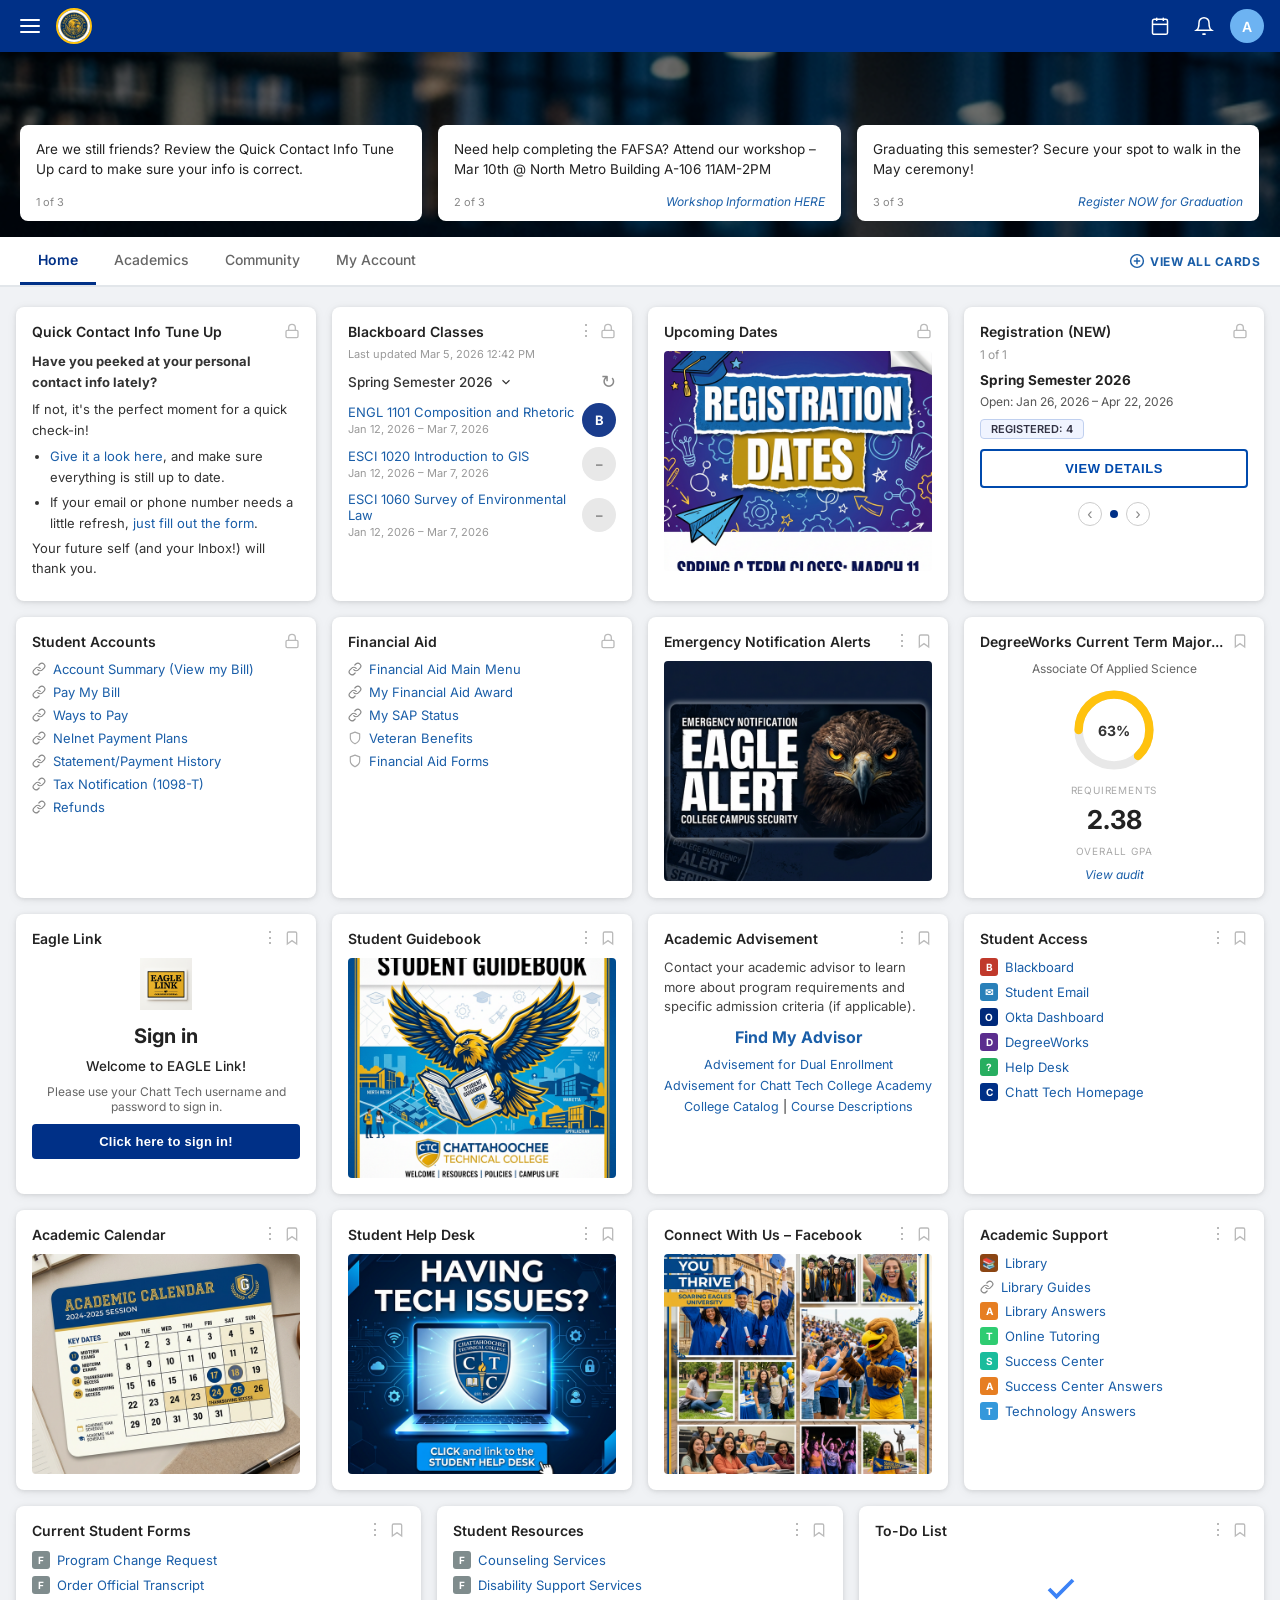
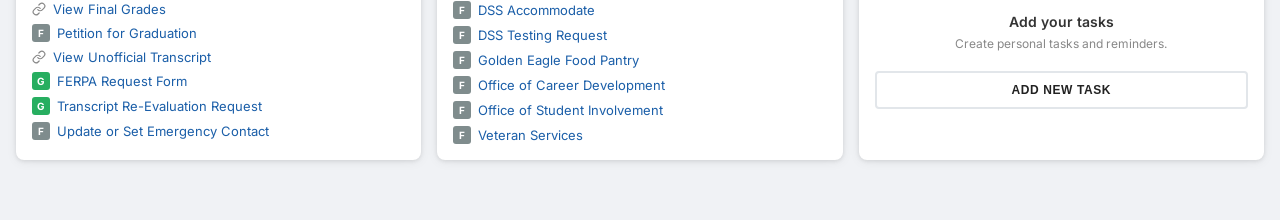
==== index.html @ a931026b "Student portal replica - Chattahoochee Tech" ====
<!DOCTYPE html>
<html lang="en">

<head>
  <meta charset="UTF-8" />
  <meta name="viewport" content="width=device-width, initial-scale=1.0" />
  <title>Student Portal – Chattahoochee Technical College</title>
  <meta name="description"
    content="Chattahoochee Technical College student portal home page with quick access to classes, registration, financial aid and student resources." />
  <link rel="preconnect" href="https://fonts.googleapis.com" />
  <link href="https://fonts.googleapis.com/css2?family=Inter:wght@300;400;500;600;700&display=swap" rel="stylesheet" />
  <link rel="stylesheet" href="style.css" />
</head>

<body>

  <!-- ========== TOP NAV ========== -->
  <header class="topnav">
    <button class="hamburger" aria-label="Menu">
      <span></span><span></span><span></span>
    </button>
    <div class="logo-wrap">
      <img src="assets/logo.png" alt="Chattahoochee Technical College logo" class="logo-img" />
    </div>
    <nav class="topnav-right">
      <button class="icon-btn" aria-label="Calendar"><svg viewBox="0 0 24 24" fill="none" stroke="currentColor"
          stroke-width="1.8">
          <rect x="3" y="4" width="18" height="18" rx="2" />
          <line x1="16" y1="2" x2="16" y2="6" />
          <line x1="8" y1="2" x2="8" y2="6" />
          <line x1="3" y1="10" x2="21" y2="10" />
        </svg></button>
      <button class="icon-btn" aria-label="Notifications"><svg viewBox="0 0 24 24" fill="none" stroke="currentColor"
          stroke-width="1.8">
          <path d="M18 8A6 6 0 0 0 6 8c0 7-3 9-3 9h18s-3-2-3-9" />
          <path d="M13.73 21a2 2 0 0 1-3.46 0" />
        </svg></button>
      <div class="avatar">A</div>
    </nav>
  </header>

  <!-- ========== HERO BANNER / CAROUSEL ========== -->
  <section class="hero-banner" id="hero">
    <div class="hero-bg" style="background-image:url('assets/hero_bg.png')"></div>
    <div class="carousel-container">
      <div class="carousel-track" id="carouselTrack">

        <article class="carousel-card active">
          <p class="card-body">Are we still friends? Review the Quick Contact Info Tune Up card to make sure your info
            is correct.</p>
          <span class="card-counter">1 of 3</span>
        </article>

        <article class="carousel-card">
          <p class="card-body">Need help completing the FAFSA? Attend our workshop – Mar 10th @ North Metro Building
            A-106 11AM-2PM</p>
          <div class="card-footer-row">
            <span class="card-counter">2 of 3</span>
            <a href="#" class="card-link">Workshop Information HERE</a>
          </div>
        </article>

        <article class="carousel-card">
          <p class="card-body">Graduating this semester? Secure your spot to walk in the May ceremony!</p>
          <div class="card-footer-row">
            <span class="card-counter">3 of 3</span>
            <a href="#" class="card-link">Register NOW for Graduation</a>
          </div>
        </article>

      </div>
    </div>
  </section>

  <!-- ========== TABS NAV ========== -->
  <nav class="tabs-nav">
    <div class="tabs-left">
      <a href="#" class="tab active">Home</a>
      <a href="#" class="tab">Academics</a>
      <a href="#" class="tab">Community</a>
      <a href="#" class="tab">My Account</a>
    </div>
    <a href="#" class="view-all-link">
      <svg viewBox="0 0 20 20" fill="none" stroke="currentColor" stroke-width="1.8" width="16" height="16">
        <circle cx="10" cy="10" r="8" />
        <line x1="10" y1="6" x2="10" y2="14" />
        <line x1="6" y1="10" x2="14" y2="10" />
      </svg>
      VIEW ALL CARDS
    </a>
  </nav>

  <!-- ========== MAIN CONTENT GRID ========== -->
  <main class="dashboard">

    <!-- ROW 1 -->
    <div class="card-grid">

      <!-- Quick Contact Info Tune Up -->
      <div class="card">
        <div class="card-header">
          <span class="card-title">Quick Contact Info Tune Up</span>
          <svg class="card-icon-lock" viewBox="0 0 24 24" fill="none" stroke="currentColor" stroke-width="2">
            <rect x="3" y="11" width="18" height="11" rx="2" />
            <path d="M7 11V7a5 5 0 0 1 10 0v4" />
          </svg>
        </div>
        <div class="card-body-text">
          <p><strong>Have you peeked at your personal contact info lately?</strong></p>
          <p>If not, it's the perfect moment for a quick check-in!</p>
          <ul>
            <li><a href="#">Give it a look here</a>, and make sure everything is still up to date.</li>
            <li>If your email or phone number needs a little refresh, <a href="#">just fill out the form</a>.</li>
          </ul>
          <p>Your future self (and your Inbox!) will thank you.</p>
        </div>
      </div>

      <!-- Blackboard Classes -->
      <div class="card">
        <div class="card-header">
          <span class="card-title">Blackboard Classes</span>
          <div class="card-header-icons">
            <button class="icon-btn-sm" aria-label="More">⋮</button>
            <svg class="card-icon-lock" viewBox="0 0 24 24" fill="none" stroke="currentColor" stroke-width="2">
              <rect x="3" y="11" width="18" height="11" rx="2" />
              <path d="M7 11V7a5 5 0 0 1 10 0v4" />
            </svg>
          </div>
        </div>
        <p class="card-meta">Last updated Mar 5, 2026 12:42 PM</p>
        <div class="semester-select">
          <span>Spring Semester 2026</span> <svg width="14" height="14" viewBox="0 0 24 24" fill="none" stroke="#333"
            stroke-width="2">
            <path d="M6 9l6 6 6-6" />
          </svg>
          <button class="refresh-btn">↻</button>
        </div>
        <div class="course-list">
          <div class="course-item">
            <div>
              <a href="#" class="course-link">ENGL 1101 Composition and Rhetoric</a>
              <p class="course-dates">Jan 12, 2026 – Mar 7, 2026</p>
            </div>
            <div class="grade-badge grade-b">B</div>
          </div>
          <div class="course-item">
            <div>
              <a href="#" class="course-link">ESCI 1020 Introduction to GIS</a>
              <p class="course-dates">Jan 12, 2026 – Mar 7, 2026</p>
            </div>
            <div class="grade-badge grade-dash">–</div>
          </div>
          <div class="course-item">
            <div>
              <a href="#" class="course-link">ESCI 1060 Survey of Environmental Law</a>
              <p class="course-dates">Jan 12, 2026 – Mar 7, 2026</p>
            </div>
            <div class="grade-badge grade-dash">–</div>
          </div>
        </div>
      </div>

      <!-- Upcoming Dates -->
      <div class="card">
        <div class="card-header">
          <span class="card-title">Upcoming Dates</span>
          <div class="card-header-icons">
            <svg class="card-icon-lock" viewBox="0 0 24 24" fill="none" stroke="currentColor" stroke-width="2">
              <rect x="3" y="11" width="18" height="11" rx="2" />
              <path d="M7 11V7a5 5 0 0 1 10 0v4" />
            </svg>
          </div>
        </div>
        <img src="assets/registration_dates.png" alt="Registration Dates" class="card-banner-img" />
      </div>

      <!-- Registration (NEW) -->
      <div class="card">
        <div class="card-header">
          <span class="card-title">Registration (NEW)</span>
          <svg class="card-icon-lock" viewBox="0 0 24 24" fill="none" stroke="currentColor" stroke-width="2">
            <rect x="3" y="11" width="18" height="11" rx="2" />
            <path d="M7 11V7a5 5 0 0 1 10 0v4" />
          </svg>
        </div>
        <p class="card-of">1 of 1</p>
        <p class="reg-semester"><strong>Spring Semester 2026</strong></p>
        <p class="reg-dates">Open: Jan 26, 2026 – Apr 22, 2026</p>
        <div class="registered-badge">REGISTERED: 4</div>
        <button class="btn-primary">VIEW DETAILS</button>
        <div class="carousel-dots">
          <button class="dot-arrow">&#8249;</button>
          <span class="dot active"></span>
          <button class="dot-arrow">&#8250;</button>
        </div>
      </div>

    </div>

    <!-- ROW 2 -->
    <div class="card-grid">

      <!-- Student Accounts -->
      <div class="card">
        <div class="card-header">
          <span class="card-title">Student Accounts</span>
          <svg class="card-icon-lock" viewBox="0 0 24 24" fill="none" stroke="currentColor" stroke-width="2">
            <rect x="3" y="11" width="18" height="11" rx="2" />
            <path d="M7 11V7a5 5 0 0 1 10 0v4" />
          </svg>
        </div>
        <ul class="link-list">
          <li><svg class="li-icon" viewBox="0 0 24 24">
              <path d="M10 13a5 5 0 0 0 7.54.54l3-3a5 5 0 0 0-7.07-7.07l-1.72 1.71" />
              <path d="M14 11a5 5 0 0 0-7.54-.54l-3 3a5 5 0 0 0 7.07 7.07l1.71-1.71" />
            </svg><a href="#">Account Summary (View my Bill)</a></li>
          <li><svg class="li-icon" viewBox="0 0 24 24">
              <path d="M10 13a5 5 0 0 0 7.54.54l3-3a5 5 0 0 0-7.07-7.07l-1.72 1.71" />
              <path d="M14 11a5 5 0 0 0-7.54-.54l-3 3a5 5 0 0 0 7.07 7.07l1.71-1.71" />
            </svg><a href="#">Pay My Bill</a></li>
          <li><svg class="li-icon" viewBox="0 0 24 24">
              <path d="M10 13a5 5 0 0 0 7.54.54l3-3a5 5 0 0 0-7.07-7.07l-1.72 1.71" />
              <path d="M14 11a5 5 0 0 0-7.54-.54l-3 3a5 5 0 0 0 7.07 7.07l1.71-1.71" />
            </svg><a href="#">Ways to Pay</a></li>
          <li><svg class="li-icon" viewBox="0 0 24 24">
              <path d="M10 13a5 5 0 0 0 7.54.54l3-3a5 5 0 0 0-7.07-7.07l-1.72 1.71" />
              <path d="M14 11a5 5 0 0 0-7.54-.54l-3 3a5 5 0 0 0 7.07 7.07l1.71-1.71" />
            </svg><a href="#">Nelnet Payment Plans</a></li>
          <li><svg class="li-icon" viewBox="0 0 24 24">
              <path d="M10 13a5 5 0 0 0 7.54.54l3-3a5 5 0 0 0-7.07-7.07l-1.72 1.71" />
              <path d="M14 11a5 5 0 0 0-7.54-.54l-3 3a5 5 0 0 0 7.07 7.07l1.71-1.71" />
            </svg><a href="#">Statement/Payment History</a></li>
          <li><svg class="li-icon" viewBox="0 0 24 24">
              <path d="M10 13a5 5 0 0 0 7.54.54l3-3a5 5 0 0 0-7.07-7.07l-1.72 1.71" />
              <path d="M14 11a5 5 0 0 0-7.54-.54l-3 3a5 5 0 0 0 7.07 7.07l1.71-1.71" />
            </svg><a href="#">Tax Notification (1098-T)</a></li>
          <li><svg class="li-icon" viewBox="0 0 24 24">
              <path d="M10 13a5 5 0 0 0 7.54.54l3-3a5 5 0 0 0-7.07-7.07l-1.72 1.71" />
              <path d="M14 11a5 5 0 0 0-7.54-.54l-3 3a5 5 0 0 0 7.07 7.07l1.71-1.71" />
            </svg><a href="#">Refunds</a></li>
        </ul>
      </div>

      <!-- Financial Aid -->
      <div class="card">
        <div class="card-header">
          <span class="card-title">Financial Aid</span>
          <svg class="card-icon-lock" viewBox="0 0 24 24" fill="none" stroke="currentColor" stroke-width="2">
            <rect x="3" y="11" width="18" height="11" rx="2" />
            <path d="M7 11V7a5 5 0 0 1 10 0v4" />
          </svg>
        </div>
        <ul class="link-list">
          <li><svg class="li-icon" viewBox="0 0 24 24">
              <path d="M10 13a5 5 0 0 0 7.54.54l3-3a5 5 0 0 0-7.07-7.07l-1.72 1.71" />
              <path d="M14 11a5 5 0 0 0-7.54-.54l-3 3a5 5 0 0 0 7.07 7.07l1.71-1.71" />
            </svg><a href="#">Financial Aid Main Menu</a></li>
          <li><svg class="li-icon" viewBox="0 0 24 24">
              <path d="M10 13a5 5 0 0 0 7.54.54l3-3a5 5 0 0 0-7.07-7.07l-1.72 1.71" />
              <path d="M14 11a5 5 0 0 0-7.54-.54l-3 3a5 5 0 0 0 7.07 7.07l1.71-1.71" />
            </svg><a href="#">My Financial Aid Award</a></li>
          <li><svg class="li-icon" viewBox="0 0 24 24">
              <path d="M10 13a5 5 0 0 0 7.54.54l3-3a5 5 0 0 0-7.07-7.07l-1.72 1.71" />
              <path d="M14 11a5 5 0 0 0-7.54-.54l-3 3a5 5 0 0 0 7.07 7.07l1.71-1.71" />
            </svg><a href="#">My SAP Status</a></li>
          <li><svg class="li-icon li-icon-shield" viewBox="0 0 24 24">
              <path d="M12 22s8-4 8-10V5l-8-3-8 3v7c0 6 8 10 8 10z" />
            </svg><a href="#">Veteran Benefits</a></li>
          <li><svg class="li-icon li-icon-shield" viewBox="0 0 24 24">
              <path d="M12 22s8-4 8-10V5l-8-3-8 3v7c0 6 8 10 8 10z" />
            </svg><a href="#">Financial Aid Forms</a></li>
        </ul>
      </div>

      <!-- Emergency Notification Alerts -->
      <div class="card">
        <div class="card-header">
          <span class="card-title">Emergency Notification Alerts</span>
          <div class="card-header-icons">
            <button class="icon-btn-sm" aria-label="More">⋮</button>
            <svg class="card-icon-bookmark" viewBox="0 0 24 24" fill="none" stroke="currentColor" stroke-width="2">
              <path d="M19 21l-7-5-7 5V5a2 2 0 0 1 2-2h10a2 2 0 0 1 2 2z" />
            </svg>
          </div>
        </div>
        <img src="assets/eagle_alert.png" alt="Eagle Alert" class="card-banner-img" />
      </div>

      <!-- DegreeWorks -->
      <div class="card">
        <div class="card-header">
          <span class="card-title">DegreeWorks Current Term Major...</span>
          <div class="card-header-icons">
            <svg class="card-icon-bookmark" viewBox="0 0 24 24" fill="none" stroke="currentColor" stroke-width="2">
              <path d="M19 21l-7-5-7 5V5a2 2 0 0 1 2-2h10a2 2 0 0 1 2 2z" />
            </svg>
          </div>
        </div>
        <p class="degree-program">Associate Of Applied Science</p>
        <div class="degree-circle-wrap">
          <div class="degree-circle">
            <svg viewBox="0 0 36 36" class="circular-chart">
              <path class="circle-bg"
                d="M18 2.0845 a 15.9155 15.9155 0 0 1 0 31.831 a 15.9155 15.9155 0 0 1 0 -31.831" />
              <path class="circle" stroke-dasharray="63, 100"
                d="M18 2.0845 a 15.9155 15.9155 0 0 1 0 31.831 a 15.9155 15.9155 0 0 1 0 -31.831" />
            </svg>
            <span class="percentage">63%</span>
          </div>
        </div>
        <p class="degree-label">REQUIREMENTS</p>
        <p class="gpa-score">2.38</p>
        <p class="gpa-label">OVERALL GPA</p>
        <a href="#" class="card-link" style="display:block;text-align:center">View audit</a>
      </div>

    </div>

    <!-- ROW 3 -->
    <div class="card-grid">

      <!-- Eagle Link -->
      <div class="card">
        <div class="card-header">
          <span class="card-title">Eagle Link</span>
          <div class="card-header-icons">
            <button class="icon-btn-sm">⋮</button>
            <svg class="card-icon-bookmark" viewBox="0 0 24 24" fill="none" stroke="currentColor" stroke-width="2">
              <path d="M19 21l-7-5-7 5V5a2 2 0 0 1 2-2h10a2 2 0 0 1 2 2z" />
            </svg>
          </div>
        </div>
        <img src="assets/eagle_link.png" alt="Eagle Link" class="eagle-link-img" />
        <h3 class="signin-title">Sign in</h3>
        <p class="signin-sub">Welcome to EAGLE Link!</p>
        <p class="signin-desc">Please use your Chatt Tech username and password to sign in.</p>
        <button class="btn-dark">Click here to sign in!</button>
      </div>

      <!-- Student Guidebook -->
      <div class="card">
        <div class="card-header">
          <span class="card-title">Student Guidebook</span>
          <div class="card-header-icons">
            <button class="icon-btn-sm">⋮</button>
            <svg class="card-icon-bookmark" viewBox="0 0 24 24" fill="none" stroke="currentColor" stroke-width="2">
              <path d="M19 21l-7-5-7 5V5a2 2 0 0 1 2-2h10a2 2 0 0 1 2 2z" />
            </svg>
          </div>
        </div>
        <img src="assets/student_guidebook.png" alt="Student Guidebook" class="card-banner-img" />
      </div>

      <!-- Academic Advisement -->
      <div class="card">
        <div class="card-header">
          <span class="card-title">Academic Advisement</span>
          <div class="card-header-icons">
            <button class="icon-btn-sm">⋮</button>
            <svg class="card-icon-bookmark" viewBox="0 0 24 24" fill="none" stroke="currentColor" stroke-width="2">
              <path d="M19 21l-7-5-7 5V5a2 2 0 0 1 2-2h10a2 2 0 0 1 2 2z" />
            </svg>
          </div>
        </div>
        <p class="advisement-text">Contact your academic advisor to learn more about program requirements and specific
          admission criteria (if applicable).</p>
        <a href="#" class="advisement-big-link">Find My Advisor</a>
        <ul class="advisement-links">
          <li><a href="#">Advisement for Dual Enrollment</a></li>
          <li><a href="#">Advisement for Chatt Tech College Academy</a></li>
          <li><a href="#">College Catalog</a> | <a href="#">Course Descriptions</a></li>
        </ul>
      </div>

      <!-- Student Access -->
      <div class="card">
        <div class="card-header">
          <span class="card-title">Student Access</span>
          <div class="card-header-icons">
            <button class="icon-btn-sm">⋮</button>
            <svg class="card-icon-bookmark" viewBox="0 0 24 24" fill="none" stroke="currentColor" stroke-width="2">
              <path d="M19 21l-7-5-7 5V5a2 2 0 0 1 2-2h10a2 2 0 0 1 2 2z" />
            </svg>
          </div>
        </div>
        <ul class="link-list">
          <li><span class="link-icon app-icon bb">B</span><a href="#">Blackboard</a></li>
          <li><span class="link-icon app-icon mail">✉</span><a href="#">Student Email</a></li>
          <li><span class="link-icon app-icon okta">O</span><a href="#">Okta Dashboard</a></li>
          <li><span class="link-icon app-icon dw">D</span><a href="#">DegreeWorks</a></li>
          <li><span class="link-icon app-icon hd">?</span><a href="#">Help Desk</a></li>
          <li><span class="link-icon app-icon ctc">C</span><a href="#">Chatt Tech Homepage</a></li>
        </ul>
      </div>

    </div>

    <!-- ROW 4 -->
    <div class="card-grid">

      <!-- Academic Calendar -->
      <div class="card">
        <div class="card-header">
          <span class="card-title">Academic Calendar</span>
          <div class="card-header-icons">
            <button class="icon-btn-sm">⋮</button>
            <svg class="card-icon-bookmark" viewBox="0 0 24 24" fill="none" stroke="currentColor" stroke-width="2">
              <path d="M19 21l-7-5-7 5V5a2 2 0 0 1 2-2h10a2 2 0 0 1 2 2z" />
            </svg>
          </div>
        </div>
        <img src="assets/academic_calendar.png" alt="Academic Calendar" class="card-banner-img" />
      </div>

      <!-- Student Help Desk -->
      <div class="card">
        <div class="card-header">
          <span class="card-title">Student Help Desk</span>
          <div class="card-header-icons">
            <button class="icon-btn-sm">⋮</button>
            <svg class="card-icon-bookmark" viewBox="0 0 24 24" fill="none" stroke="currentColor" stroke-width="2">
              <path d="M19 21l-7-5-7 5V5a2 2 0 0 1 2-2h10a2 2 0 0 1 2 2z" />
            </svg>
          </div>
        </div>
        <img src="assets/student_help_desk.png" alt="Having Tech Issues? Student Help Desk" class="card-banner-img" />
      </div>

      <!-- Connect With Us – Facebook -->
      <div class="card">
        <div class="card-header">
          <span class="card-title">Connect With Us – Facebook</span>
          <div class="card-header-icons">
            <button class="icon-btn-sm">⋮</button>
            <svg class="card-icon-bookmark" viewBox="0 0 24 24" fill="none" stroke="currentColor" stroke-width="2">
              <path d="M19 21l-7-5-7 5V5a2 2 0 0 1 2-2h10a2 2 0 0 1 2 2z" />
            </svg>
          </div>
        </div>
        <img src="assets/connect_facebook.png" alt="Connect With Us on Facebook" class="card-banner-img" />
      </div>

      <!-- Academic Support -->
      <div class="card">
        <div class="card-header">
          <span class="card-title">Academic Support</span>
          <div class="card-header-icons">
            <button class="icon-btn-sm">⋮</button>
            <svg class="card-icon-bookmark" viewBox="0 0 24 24" fill="none" stroke="currentColor" stroke-width="2">
              <path d="M19 21l-7-5-7 5V5a2 2 0 0 1 2-2h10a2 2 0 0 1 2 2z" />
            </svg>
          </div>
        </div>
        <ul class="link-list">
          <li><span class="link-icon app-icon lib" style="font-size:11px">📚</span><a href="#">Library</a></li>
          <li><svg class="li-icon" viewBox="0 0 24 24">
              <path d="M10 13a5 5 0 0 0 7.54.54l3-3a5 5 0 0 0-7.07-7.07l-1.72 1.71" />
              <path d="M14 11a5 5 0 0 0-7.54-.54l-3 3a5 5 0 0 0 7.07 7.07l1.71-1.71" />
            </svg><a href="#">Library Guides</a></li>
          <li><span class="link-icon app-icon ans">A</span><a href="#">Library Answers</a></li>
          <li><span class="link-icon app-icon tut">T</span><a href="#">Online Tutoring</a></li>
          <li><span class="link-icon app-icon sc">S</span><a href="#">Success Center</a></li>
          <li><span class="link-icon app-icon ans">A</span><a href="#">Success Center Answers</a></li>
          <li><span class="link-icon app-icon ta">T</span><a href="#">Technology Answers</a></li>
        </ul>
      </div>

    </div>

    <!-- ROW 5 -->
    <div class="card-grid row5">

      <!-- Current Student Forms -->
      <div class="card">
        <div class="card-header">
          <span class="card-title">Current Student Forms</span>
          <div class="card-header-icons">
            <button class="icon-btn-sm">⋮</button>
            <svg class="card-icon-bookmark" viewBox="0 0 24 24" fill="none" stroke="currentColor" stroke-width="2">
              <path d="M19 21l-7-5-7 5V5a2 2 0 0 1 2-2h10a2 2 0 0 1 2 2z" />
            </svg>
          </div>
        </div>
        <ul class="link-list">
          <li><span class="link-icon app-icon form">F</span><a href="#">Program Change Request</a></li>
          <li><span class="link-icon app-icon form">F</span><a href="#">Order Official Transcript</a></li>
          <li><svg class="li-icon" viewBox="0 0 24 24">
              <path d="M10 13a5 5 0 0 0 7.54.54l3-3a5 5 0 0 0-7.07-7.07l-1.72 1.71" />
              <path d="M14 11a5 5 0 0 0-7.54-.54l-3 3a5 5 0 0 0 7.07 7.07l1.71-1.71" />
            </svg><a href="#">View Final Grades</a></li>
          <li><span class="link-icon app-icon form">F</span><a href="#">Petition for Graduation</a></li>
          <li><svg class="li-icon" viewBox="0 0 24 24">
              <path d="M10 13a5 5 0 0 0 7.54.54l3-3a5 5 0 0 0-7.07-7.07l-1.72 1.71" />
              <path d="M14 11a5 5 0 0 0-7.54-.54l-3 3a5 5 0 0 0 7.07 7.07l1.71-1.71" />
            </svg><a href="#">View Unofficial Transcript</a></li>
          <li><span class="link-icon app-icon green">G</span><a href="#">FERPA Request Form</a></li>
          <li><span class="link-icon app-icon green">G</span><a href="#">Transcript Re-Evaluation Request</a></li>
          <li><span class="link-icon app-icon form">F</span><a href="#">Update or Set Emergency Contact</a></li>
        </ul>
      </div>

      <!-- Student Resources -->
      <div class="card">
        <div class="card-header">
          <span class="card-title">Student Resources</span>
          <div class="card-header-icons">
            <button class="icon-btn-sm">⋮</button>
            <svg class="card-icon-bookmark" viewBox="0 0 24 24" fill="none" stroke="currentColor" stroke-width="2">
              <path d="M19 21l-7-5-7 5V5a2 2 0 0 1 2-2h10a2 2 0 0 1 2 2z" />
            </svg>
          </div>
        </div>
        <ul class="link-list">
          <li><span class="link-icon app-icon form">F</span><a href="#">Counseling Services</a></li>
          <li><span class="link-icon app-icon form">F</span><a href="#">Disability Support Services</a></li>
          <li><span class="link-icon app-icon form">F</span><a href="#">DSS Accommodate</a></li>
          <li><span class="link-icon app-icon form">F</span><a href="#">DSS Testing Request</a></li>
          <li><span class="link-icon app-icon form">F</span><a href="#">Golden Eagle Food Pantry</a></li>
          <li><span class="link-icon app-icon form">F</span><a href="#">Office of Career Development</a></li>
          <li><span class="link-icon app-icon form">F</span><a href="#">Office of Student Involvement</a></li>
          <li><span class="link-icon app-icon form">F</span><a href="#">Veteran Services</a></li>
        </ul>
      </div>

      <!-- To-Do List -->
      <div class="card">
        <div class="card-header">
          <span class="card-title">To-Do List</span>
          <div class="card-header-icons">
            <button class="icon-btn-sm">⋮</button>
            <svg class="card-icon-bookmark" viewBox="0 0 24 24" fill="none" stroke="currentColor" stroke-width="2">
              <path d="M19 21l-7-5-7 5V5a2 2 0 0 1 2-2h10a2 2 0 0 1 2 2z" />
            </svg>
          </div>
        </div>
        <div class="todo-empty">
          <svg class="todo-check" viewBox="0 0 24 24" fill="none" stroke="#3b82f6" stroke-width="2.5">
            <polyline points="20 6 9 17 4 12" />
          </svg>
          <p class="todo-empty-title">Add your tasks</p>
          <p class="todo-empty-sub">Create personal tasks and reminders.</p>
        </div>
        <button class="btn-outline">ADD NEW TASK</button>
      </div>

    </div>

  </main>

  <!-- Scroll to top -->
  <button class="scroll-top" id="scrollTop" aria-label="Scroll to top">&#8679;</button>

  <script src="script.js"></script>
</body>

</html>
---- style.css ----
/* ===== RESET & BASE ===== */
*,
*::before,
*::after {
  box-sizing: border-box;
  margin: 0;
  padding: 0;
}

:root {
  --blue: #003087;
  --blue-mid: #004aad;
  --gold: #FFC20E;
  --gold-dark: #e6a800;
  --link: #1a5ea8;
  --text: #222;
  --text-muted: #666;
  --bg: #f0f2f5;
  --card-bg: #fff;
  --border: #e2e6ea;
  --radius: 8px;
  --shadow: 0 1px 4px rgba(0, 0, 0, 0.10), 0 2px 12px rgba(0, 0, 0, 0.06);
}

body {
  font-family: 'Inter', -apple-system, BlinkMacSystemFont, sans-serif;
  background: var(--bg);
  color: var(--text);
  min-height: 100vh;
}

a {
  color: var(--link);
  text-decoration: none;
}

a:hover {
  text-decoration: underline;
}

/* ===== TOP NAV ===== */
.topnav {
  display: flex;
  align-items: center;
  background: var(--blue);
  height: 52px;
  padding: 0 16px;
  position: sticky;
  top: 0;
  z-index: 100;
  gap: 12px;
}

.hamburger {
  background: none;
  border: none;
  cursor: pointer;
  display: flex;
  flex-direction: column;
  gap: 4px;
  padding: 4px;
}

.hamburger span {
  display: block;
  width: 20px;
  height: 2px;
  background: #fff;
  border-radius: 2px;
}

.logo-wrap {
  display: flex;
  align-items: center;
}

.logo-img {
  height: 36px;
  width: 36px;
  border-radius: 50%;
  object-fit: cover;
  border: 2px solid var(--gold);
  background: #fff;
}

.topnav-right {
  margin-left: auto;
  display: flex;
  align-items: center;
  gap: 8px;
}

.icon-btn {
  background: none;
  border: none;
  cursor: pointer;
  color: #fff;
  width: 36px;
  height: 36px;
  display: flex;
  align-items: center;
  justify-content: center;
  border-radius: 50%;
  transition: background 0.2s;
}

.icon-btn:hover {
  background: rgba(255, 255, 255, 0.15);
}

.icon-btn svg {
  width: 20px;
  height: 20px;
}

.avatar {
  width: 34px;
  height: 34px;
  border-radius: 50%;
  background: #6db3f2;
  color: #fff;
  font-weight: 600;
  font-size: 14px;
  display: flex;
  align-items: center;
  justify-content: center;
  cursor: pointer;
}

/* ===== HERO BANNER ===== */
.hero-banner {
  position: relative;
  height: 185px;
  overflow: hidden;
  display: flex;
  align-items: flex-end;
  padding: 0 20px 16px;
  justify-content: center;
}

.hero-bg {
  position: absolute;
  inset: 0;
  background-size: cover;
  background-position: center top;
  background-repeat: no-repeat;
  filter: brightness(0.5);
}

.carousel-container {
  position: relative;
  z-index: 2;
  width: 100%;
  max-width: 1280px;
  padding: 0;
}

.carousel-track {
  display: flex;
  gap: 16px;
  overflow: hidden;
}

.carousel-card {
  flex: 0 0 calc(33.333% - 11px);
  background: #fff;
  border-radius: var(--radius);
  padding: 14px 16px 12px;
  min-height: 95px;
  display: flex;
  flex-direction: column;
  justify-content: space-between;
  box-shadow: 0 2px 10px rgba(0, 0, 0, 0.18);
  animation: fadeInUp 0.35s ease;
}

@keyframes fadeInUp {
  from {
    opacity: 0;
    transform: translateY(12px);
  }

  to {
    opacity: 1;
    transform: translateY(0);
  }
}

.card-body {
  font-size: 13.5px;
  line-height: 1.5;
  color: #222;
}

.card-counter {
  font-size: 11px;
  color: #888;
  margin-top: 8px;
  display: block;
}

.card-footer-row {
  display: flex;
  justify-content: space-between;
  align-items: flex-end;
  margin-top: 8px;
}

.card-link {
  font-size: 12px;
  color: var(--link);
  font-style: italic;
  white-space: nowrap;
}

/* ===== TABS NAV ===== */
.tabs-nav {
  background: #fff;
  border-bottom: 2px solid var(--border);
  display: flex;
  align-items: center;
  justify-content: space-between;
  padding: 0 20px;
  position: sticky;
  top: 52px;
  z-index: 90;
}

.tabs-left {
  display: flex;
  gap: 0;
}

.tab {
  display: inline-block;
  padding: 14px 18px;
  font-size: 14px;
  font-weight: 500;
  color: var(--text-muted);
  border-bottom: 3px solid transparent;
  text-decoration: none;
  transition: color 0.2s, border-color 0.2s;
  cursor: pointer;
}

.tab:hover {
  color: var(--blue);
  text-decoration: none;
}

.tab.active {
  color: var(--blue);
  border-bottom-color: var(--blue);
  font-weight: 600;
}

.view-all-link {
  display: flex;
  align-items: center;
  gap: 5px;
  font-size: 12px;
  font-weight: 700;
  color: var(--link);
  text-decoration: none;
  letter-spacing: 0.04em;
  text-transform: uppercase;
  padding: 8px 0;
}

.view-all-link:hover {
  text-decoration: underline;
}

/* ===== DASHBOARD MAIN ===== */
.dashboard {
  max-width: 1280px;
  margin: 0 auto;
  padding: 20px 16px 60px;
  display: flex;
  flex-direction: column;
  gap: 16px;
}

/* ===== CARD GRID ===== */
.card-grid {
  display: grid;
  grid-template-columns: repeat(4, 1fr);
  gap: 16px;
  align-items: stretch;
  /* uniform height per row */
}

.card-grid.row5 {
  grid-template-columns: 1fr 1fr 1fr;
}

/* ===== CARD ===== */
.card {
  background: var(--card-bg);
  border-radius: var(--radius);
  box-shadow: var(--shadow);
  padding: 16px;
  display: flex;
  flex-direction: column;
  gap: 10px;
  transition: box-shadow 0.2s;
  overflow: hidden;
  height: 100%;
  /* fill the grid cell so all cards in row match */
}

.card:hover {
  box-shadow: 0 4px 20px rgba(0, 0, 0, 0.13);
}

/* accent card – gold left border (Quick Contact) */
.card.accent-card {
  border-left: 4px solid var(--gold);
  padding-left: 13px;
}

.card-header {
  display: flex;
  align-items: flex-start;
  justify-content: space-between;
  gap: 6px;
  flex-shrink: 0;
}

.card-title {
  font-size: 14px;
  font-weight: 600;
  color: var(--text);
  line-height: 1.3;
}

.card-header-icons {
  display: flex;
  align-items: center;
  gap: 4px;
  flex-shrink: 0;
}

.card-icon-lock,
.card-icon-bookmark {
  width: 16px;
  height: 16px;
  color: #bbb;
  flex-shrink: 0;
}

.icon-btn-sm {
  background: none;
  border: none;
  cursor: pointer;
  font-size: 16px;
  color: #aaa;
  padding: 0 2px;
  line-height: 1;
  transition: color 0.2s;
}

.icon-btn-sm:hover {
  color: #555;
}

.card-meta {
  font-size: 11px;
  color: #999;
  margin-top: -4px;
}

/* ===== CARD BODY TEXT ===== */
.card-body-text {
  font-size: 13px;
  line-height: 1.6;
  color: #333;
}

.card-body-text p {
  margin-bottom: 6px;
}

.card-body-text ul {
  padding-left: 18px;
}

.card-body-text li {
  margin-bottom: 4px;
}

/* ===== BANNER IMAGES ===== */
.card-banner-img {
  width: 100%;
  border-radius: 4px;
  display: block;
  object-fit: cover;
  flex: 1;
  /* fill remaining card height */
  min-height: 120px;
  max-height: 220px;
}

/* ===== SEMESTER SELECT ===== */
.semester-select {
  display: flex;
  align-items: center;
  gap: 6px;
  font-size: 13.5px;
  font-weight: 500;
  color: #333;
}

.refresh-btn {
  margin-left: auto;
  background: none;
  border: none;
  font-size: 18px;
  color: #888;
  cursor: pointer;
  transition: transform 0.3s;
}

.refresh-btn:hover {
  transform: rotate(180deg);
  color: var(--blue);
}

/* ===== COURSE LIST ===== */
.course-list {
  display: flex;
  flex-direction: column;
  gap: 10px;
}

.course-item {
  display: flex;
  justify-content: space-between;
  align-items: center;
  gap: 8px;
}

.course-link {
  font-size: 13px;
  color: var(--link);
  display: block;
}

.course-dates {
  font-size: 11px;
  color: #999;
  margin-top: 2px;
}

.grade-badge {
  width: 34px;
  height: 34px;
  border-radius: 50%;
  display: flex;
  align-items: center;
  justify-content: center;
  font-size: 13px;
  font-weight: 700;
  flex-shrink: 0;
}

.grade-b {
  background: #1a3c8c;
  color: #fff;
}

.grade-dash {
  background: #e8e8e8;
  color: #888;
}

/* ===== REGISTRATION CARD ===== */
.card-of {
  font-size: 12px;
  color: #999;
  margin-top: -4px;
}

.reg-semester {
  font-size: 13.5px;
}

.reg-dates {
  font-size: 12px;
  color: #555;
  margin-top: -4px;
}

.registered-badge {
  display: inline-block;
  background: #f0f4ff;
  border: 1px solid #c0d0ef;
  color: #334;
  font-size: 11px;
  font-weight: 600;
  padding: 2px 10px;
  border-radius: 4px;
  width: fit-content;
}

.btn-primary {
  display: block;
  width: 100%;
  padding: 10px;
  background: #fff;
  border: 2px solid var(--blue-mid);
  color: var(--blue-mid);
  font-size: 13px;
  font-weight: 700;
  border-radius: 4px;
  cursor: pointer;
  letter-spacing: 0.04em;
  text-align: center;
  transition: background 0.2s, color 0.2s;
}

.btn-primary:hover {
  background: var(--blue-mid);
  color: #fff;
}

.carousel-dots {
  display: flex;
  align-items: center;
  justify-content: center;
  gap: 8px;
  margin-top: 4px;
}

.dot {
  width: 8px;
  height: 8px;
  border-radius: 50%;
  background: #ccc;
  display: inline-block;
  transition: background 0.2s;
}

.dot.active {
  background: var(--blue);
}

.dot-arrow {
  background: none;
  border: 1px solid #ccc;
  border-radius: 50%;
  width: 24px;
  height: 24px;
  cursor: pointer;
  font-size: 16px;
  display: flex;
  align-items: center;
  justify-content: center;
  color: #888;
  transition: border-color 0.2s, color 0.2s;
}

.dot-arrow:hover {
  border-color: var(--blue);
  color: var(--blue);
}

/* ===== LINK LISTS ===== */
.link-list {
  list-style: none;
  display: flex;
  flex-direction: column;
  gap: 7px;
}

.link-list li {
  display: flex;
  align-items: center;
  gap: 7px;
  font-size: 13px;
}

.link-list a {
  color: var(--link);
}

.link-list a:hover {
  text-decoration: underline;
}

/* Generic small icon bullet */
.link-icon {
  width: 16px;
  height: 16px;
  flex-shrink: 0;
  display: inline-flex;
  align-items: center;
  justify-content: center;
  font-size: 12px;
  color: #888;
}

/* Colored app-icon squares (Student Access, etc.) */
.app-icon {
  width: 18px;
  height: 18px;
  border-radius: 3px;
  display: inline-flex;
  align-items: center;
  justify-content: center;
  font-size: 10px;
  font-weight: 700;
  color: #fff;
  flex-shrink: 0;
}

.app-icon.bb {
  background: #c0392b;
}

.app-icon.mail {
  background: #2980b9;
}

.app-icon.okta {
  background: #00297a;
}

.app-icon.dw {
  background: #5b2d8e;
}

.app-icon.hd {
  background: #27ae60;
}

.app-icon.ctc {
  background: var(--blue);
}

.app-icon.lib {
  background: #8B4513;
}

.app-icon.ans {
  background: #e67e22;
}

.app-icon.tut {
  background: #2ecc71;
}

.app-icon.sc {
  background: #1abc9c;
}

.app-icon.ta {
  background: #3498db;
}

.app-icon.form {
  background: #7f8c8d;
}

.app-icon.green {
  background: #27ae60;
}

/* chain-link icon (SVG inline via pseudo) */
.link-icon.chain {
  color: var(--link);
  font-size: 13px;
}

/* Inline SVG icons used directly in link-list items */
.li-icon {
  width: 14px;
  height: 14px;
  flex-shrink: 0;
  fill: none;
  stroke: #888;
  stroke-width: 2;
  stroke-linecap: round;
  stroke-linejoin: round;
}

.li-icon-shield {
  stroke: #aaa;
}

/* ===== DEGREEWORKS CARD ===== */
.degree-program {
  font-size: 12px;
  color: var(--text-muted);
  text-align: center;
}

.degree-circle-wrap {
  display: flex;
  justify-content: center;
  margin: 4px 0;
}

.degree-circle {
  position: relative;
  width: 80px;
  height: 80px;
  display: flex;
  align-items: center;
  justify-content: center;
}

.circular-chart {
  width: 80px;
  height: 80px;
  position: absolute;
  inset: 0;
}

.circle-bg {
  fill: none;
  stroke: #e8e8e8;
  stroke-width: 3.8;
}

.circle {
  fill: none;
  stroke: var(--gold);
  stroke-width: 3.8;
  stroke-linecap: round;
  stroke-dasharray: 63, 100;
  transform: rotate(-90deg);
  transform-origin: center;
  transition: stroke-dasharray 1s ease;
}

.percentage {
  position: relative;
  z-index: 1;
  font-size: 14px;
  font-weight: 700;
  color: #333;
}

.degree-label {
  font-size: 10px;
  letter-spacing: 0.08em;
  color: #aaa;
  text-align: center;
  text-transform: uppercase;
}

.gpa-score {
  font-size: 26px;
  font-weight: 700;
  color: #222;
  text-align: center;
  line-height: 1.1;
}

.gpa-label {
  font-size: 10px;
  letter-spacing: 0.08em;
  color: #aaa;
  text-align: center;
  text-transform: uppercase;
}

/* ===== EAGLE LINK CARD ===== */
.eagle-link-img {
  width: 100%;
  height: 52px;
  object-fit: contain;
  border-radius: 4px;
  display: block;
}

.signin-title {
  font-size: 20px;
  font-weight: 700;
  text-align: center;
  margin-top: 4px;
}

.signin-sub {
  font-size: 13.5px;
  font-weight: 500;
  text-align: center;
}

.signin-desc {
  font-size: 12px;
  color: #666;
  text-align: center;
}

.btn-dark {
  display: block;
  width: 100%;
  padding: 10px;
  background: var(--blue);
  color: #fff;
  border: none;
  border-radius: 4px;
  font-size: 13px;
  font-weight: 600;
  cursor: pointer;
  letter-spacing: 0.02em;
  transition: background 0.2s;
}

.btn-dark:hover {
  background: #002066;
}

/* ===== ACADEMIC ADVISEMENT ===== */
.advisement-text {
  font-size: 13px;
  color: #444;
  line-height: 1.5;
}

.advisement-big-link {
  font-size: 16px;
  font-weight: 700;
  color: var(--link);
  text-align: center;
  display: block;
}

.advisement-links {
  list-style: none;
  font-size: 12.5px;
  display: flex;
  flex-direction: column;
  gap: 6px;
  text-align: center;
}

/* ===== TO-DO LIST ===== */
.todo-empty {
  display: flex;
  flex-direction: column;
  align-items: center;
  padding: 20px 0 10px;
  gap: 6px;
}

.todo-check {
  width: 36px;
  height: 36px;
}

.todo-empty-title {
  font-size: 14px;
  font-weight: 600;
  color: #333;
}

.todo-empty-sub {
  font-size: 12px;
  color: #888;
}

.btn-outline {
  display: block;
  width: 100%;
  padding: 10px;
  background: #fff;
  border: 2px solid var(--border);
  color: var(--text);
  font-size: 12px;
  font-weight: 700;
  letter-spacing: 0.05em;
  border-radius: 4px;
  cursor: pointer;
  text-align: center;
  transition: border-color 0.2s, color 0.2s;
}

.btn-outline:hover {
  border-color: var(--blue);
  color: var(--blue);
}

/* ===== SCROLL TO TOP ===== */
.scroll-top {
  position: fixed;
  bottom: 24px;
  right: 24px;
  width: 42px;
  height: 42px;
  background: var(--blue);
  color: #fff;
  border: none;
  border-radius: 50%;
  font-size: 24px;
  cursor: pointer;
  display: flex;
  align-items: center;
  justify-content: center;
  box-shadow: 0 2px 12px rgba(0, 0, 0, 0.25);
  opacity: 0;
  pointer-events: none;
  transition: opacity 0.3s, transform 0.2s;
}

.scroll-top.visible {
  opacity: 1;
  pointer-events: auto;
}

.scroll-top:hover {
  transform: translateY(-2px);
}

/* ===== RESPONSIVE ===== */
@media (max-width: 1024px) {
  .card-grid {
    grid-template-columns: repeat(2, 1fr);
  }

  .card-grid.row5 {
    grid-template-columns: repeat(2, 1fr);
  }

  .carousel-card {
    flex: 0 0 calc(50% - 8px);
  }
}

@media (max-width: 640px) {
  .card-grid {
    grid-template-columns: 1fr;
  }

  .card-grid.row5 {
    grid-template-columns: 1fr;
  }

  .carousel-card {
    flex: 0 0 100%;
  }

  .carousel-track {
    flex-wrap: wrap;
    gap: 10px;
  }

  .hero-banner {
    height: auto;
    padding: 60px 12px 16px;
  }

  .tabs-nav {
    flex-wrap: wrap;
    gap: 0;
  }

  .view-all-link {
    padding: 10px 0;
  }
}
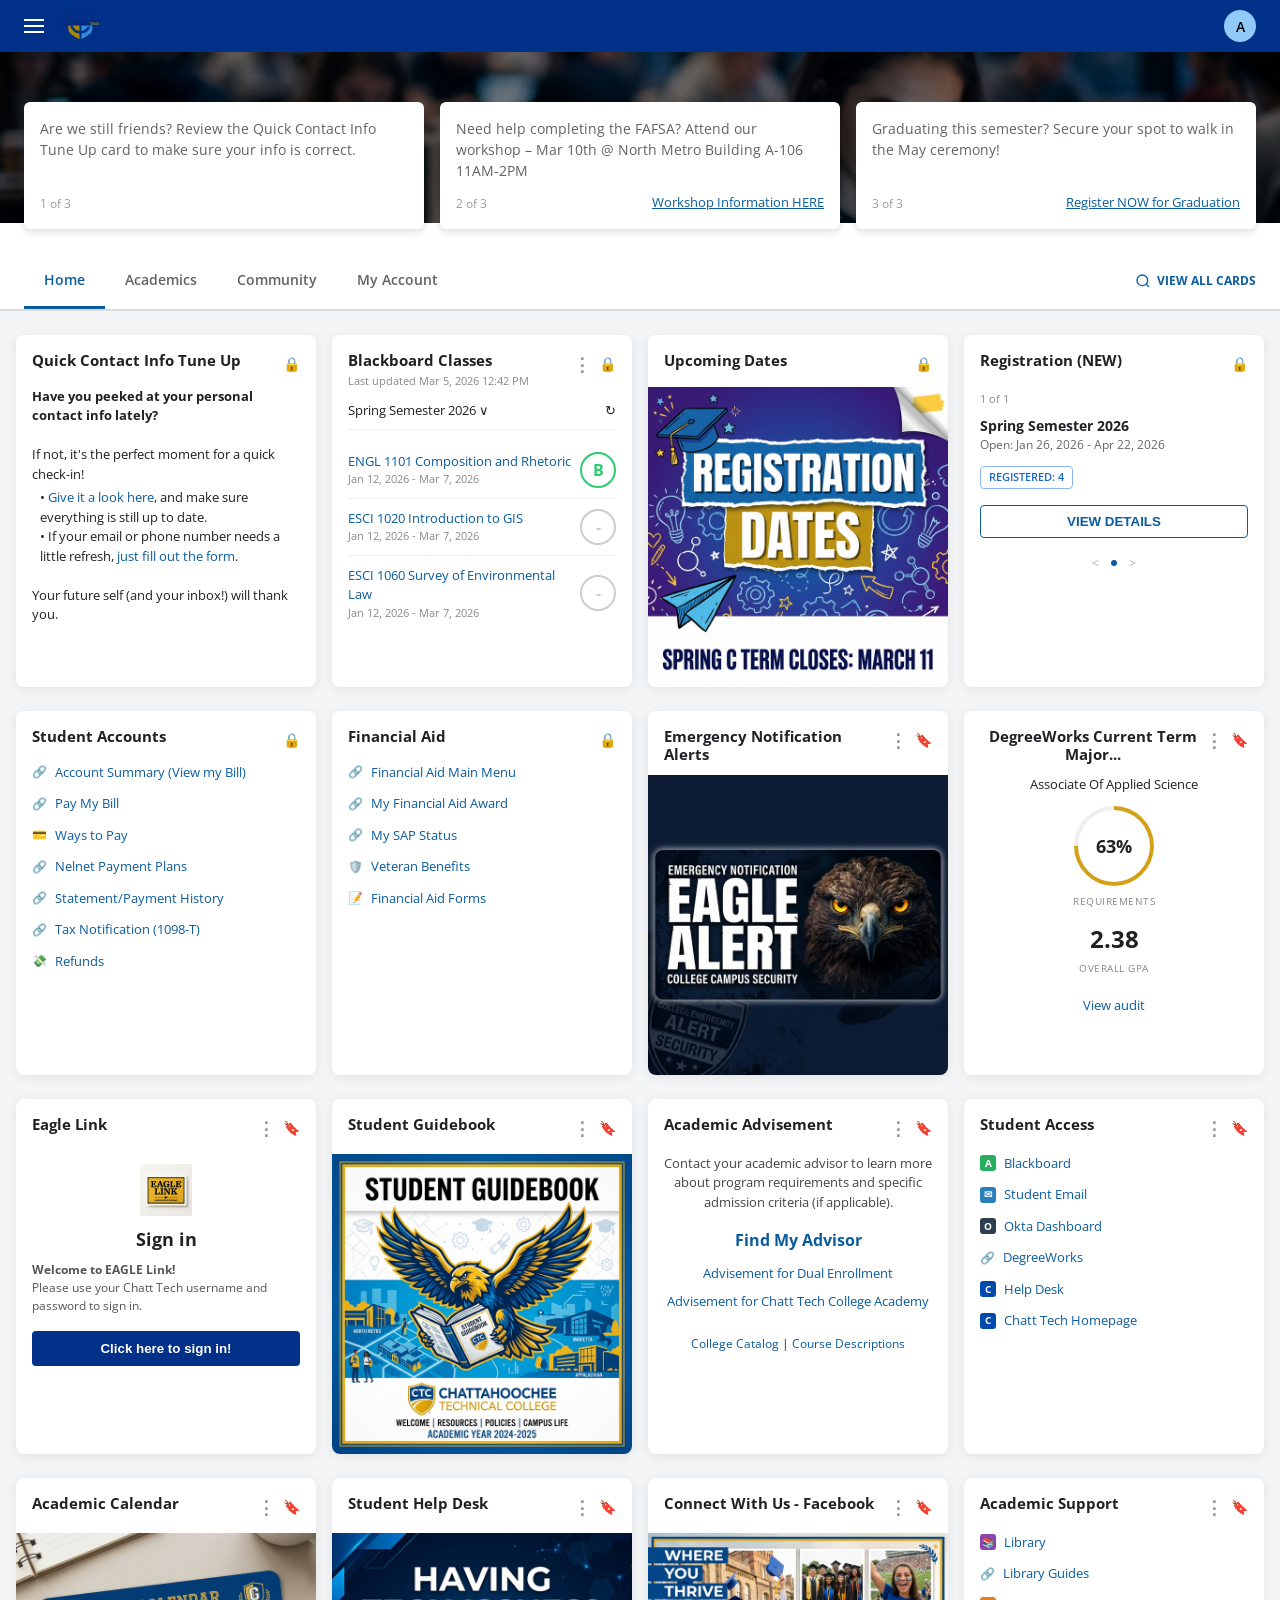
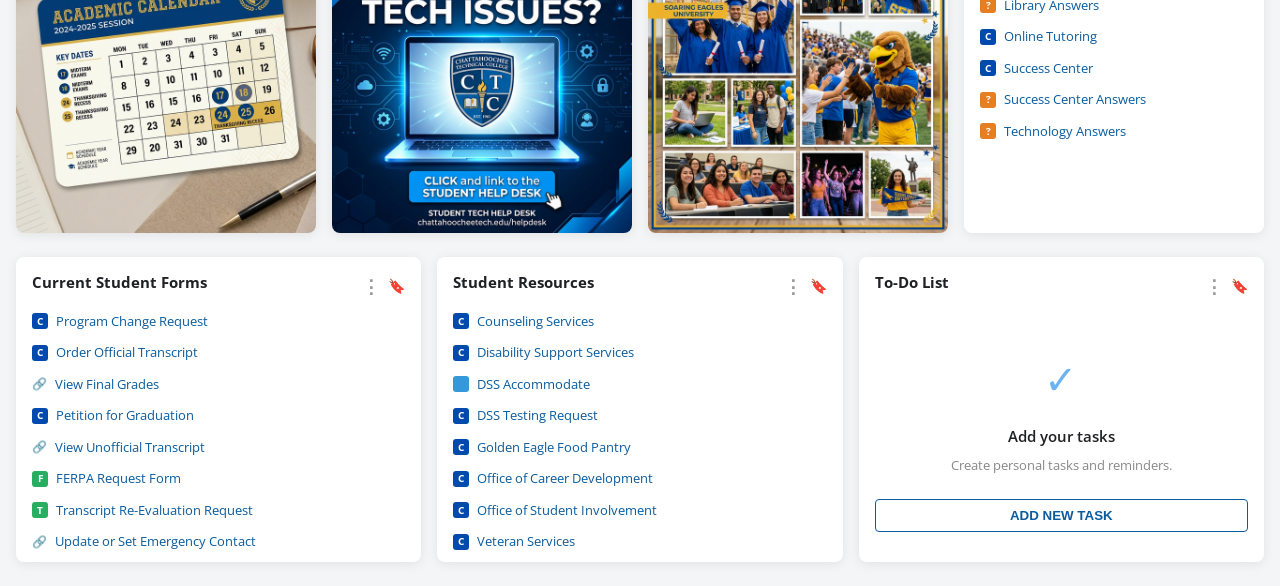
==== commit f1ea6f24: "Se integra el logo real y se corrigen detalles finales de CSS" ====
--- a/index.html
+++ b/index.html
@@ -1,555 +1,439 @@
 <!DOCTYPE html>
-<html lang="en">
+<html lang="es">
 
 <head>
   <meta charset="UTF-8" />
   <meta name="viewport" content="width=device-width, initial-scale=1.0" />
   <title>Student Portal – Chattahoochee Technical College</title>
-  <meta name="description"
-    content="Chattahoochee Technical College student portal home page with quick access to classes, registration, financial aid and student resources." />
   <link rel="preconnect" href="https://fonts.googleapis.com" />
-  <link href="https://fonts.googleapis.com/css2?family=Inter:wght@300;400;500;600;700&display=swap" rel="stylesheet" />
+  <link href="https://fonts.googleapis.com/css2?family=Open+Sans:wght@400;600;700&display=swap" rel="stylesheet" />
   <link rel="stylesheet" href="style.css" />
 </head>
 
 <body>
 
-  <!-- ========== TOP NAV ========== -->
-  <header class="topnav">
-    <button class="hamburger" aria-label="Menu">
-      <span></span><span></span><span></span>
-    </button>
-    <div class="logo-wrap">
-      <img src="assets/logo.png" alt="Chattahoochee Technical College logo" class="logo-img" />
-    </div>
-    <nav class="topnav-right">
-      <button class="icon-btn" aria-label="Calendar"><svg viewBox="0 0 24 24" fill="none" stroke="currentColor"
-          stroke-width="1.8">
-          <rect x="3" y="4" width="18" height="18" rx="2" />
-          <line x1="16" y1="2" x2="16" y2="6" />
-          <line x1="8" y1="2" x2="8" y2="6" />
-          <line x1="3" y1="10" x2="21" y2="10" />
-        </svg></button>
-      <button class="icon-btn" aria-label="Notifications"><svg viewBox="0 0 24 24" fill="none" stroke="currentColor"
-          stroke-width="1.8">
-          <path d="M18 8A6 6 0 0 0 6 8c0 7-3 9-3 9h18s-3-2-3-9" />
-          <path d="M13.73 21a2 2 0 0 1-3.46 0" />
-        </svg></button>
-      <div class="avatar">A</div>
-    </nav>
-  </header>
-
-  <!-- ========== HERO BANNER / CAROUSEL ========== -->
-  <section class="hero-banner" id="hero">
-    <div class="hero-bg" style="background-image:url('assets/hero_bg.png')"></div>
-    <div class="carousel-container">
-      <div class="carousel-track" id="carouselTrack">
-
-        <article class="carousel-card active">
-          <p class="card-body">Are we still friends? Review the Quick Contact Info Tune Up card to make sure your info
-            is correct.</p>
-          <span class="card-counter">1 of 3</span>
+  <div class="hero-wrapper">
+    <div class="hero-overlay"></div>
+
+    <header class="topnav">
+      <div class="topnav-left">
+        <button class="hamburger" aria-label="Menu">
+          <span></span><span></span><span></span>
+        </button>
+        <div class="logo-wrap">
+          <img src="assets/logo.png" alt="Chattahoochee Technical College logo" class="logo-img" />
+        </div>
+      </div>
+      <div class="topnav-right">
+        <button class="icon-btn" aria-label="Calendar">
+          <svg viewBox="0 0 24 24" fill="none" stroke="currentColor" stroke-width="2">
+            <rect x="3" y="4" width="18" height="18" rx="2" />
+            <line x1="16" y1="2" x2="16" y2="6" />
+            <line x1="8" y1="2" x2="8" y2="6" />
+            <line x1="3" y1="10" x2="21" y2="10" />
+            <path d="M9 16l2 2 4-4" />
+          </svg>
+        </button>
+        <button class="icon-btn" aria-label="Notifications">
+          <svg viewBox="0 0 24 24" fill="none" stroke="currentColor" stroke-width="2">
+            <path d="M18 8A6 6 0 0 0 6 8c0 7-3 9-3 9h18s-3-2-3-9" />
+            <path d="M13.73 21a2 2 0 0 1-3.46 0" />
+          </svg>
+        </button>
+        <div class="avatar">A</div>
+      </div>
+    </header>
+
+    <section class="hero-carousel">
+      <div class="carousel-container">
+
+        <article class="hero-card">
+          <p class="hero-card-text">Are we still friends? Review the Quick Contact Info Tune Up card to make sure your
+            info is correct.</p>
+          <div class="hero-card-footer">
+            <span class="hero-counter">1 of 3</span>
+          </div>
         </article>
 
-        <article class="carousel-card">
-          <p class="card-body">Need help completing the FAFSA? Attend our workshop – Mar 10th @ North Metro Building
-            A-106 11AM-2PM</p>
-          <div class="card-footer-row">
-            <span class="card-counter">2 of 3</span>
-            <a href="#" class="card-link">Workshop Information HERE</a>
+        <article class="hero-card">
+          <p class="hero-card-text">Need help completing the FAFSA? Attend our workshop – Mar 10th @ North Metro
+            Building A-106 11AM-2PM</p>
+          <div class="hero-card-footer">
+            <span class="hero-counter">2 of 3</span>
+            <a href="#" class="hero-link">Workshop Information HERE</a>
           </div>
         </article>
 
-        <article class="carousel-card">
-          <p class="card-body">Graduating this semester? Secure your spot to walk in the May ceremony!</p>
-          <div class="card-footer-row">
-            <span class="card-counter">3 of 3</span>
-            <a href="#" class="card-link">Register NOW for Graduation</a>
+        <article class="hero-card">
+          <p class="hero-card-text">Graduating this semester? Secure your spot to walk in the May ceremony!</p>
+          <div class="hero-card-footer">
+            <span class="hero-counter">3 of 3</span>
+            <a href="#" class="hero-link">Register NOW for Graduation</a>
           </div>
         </article>
 
       </div>
-    </div>
-  </section>
-
-  <!-- ========== TABS NAV ========== -->
-  <nav class="tabs-nav">
-    <div class="tabs-left">
-      <a href="#" class="tab active">Home</a>
-      <a href="#" class="tab">Academics</a>
-      <a href="#" class="tab">Community</a>
-      <a href="#" class="tab">My Account</a>
-    </div>
-    <a href="#" class="view-all-link">
-      <svg viewBox="0 0 20 20" fill="none" stroke="currentColor" stroke-width="1.8" width="16" height="16">
-        <circle cx="10" cy="10" r="8" />
-        <line x1="10" y1="6" x2="10" y2="14" />
-        <line x1="6" y1="10" x2="14" y2="10" />
-      </svg>
-      VIEW ALL CARDS
-    </a>
+    </section>
+  </div>
+
+  <nav class="tabs-nav-container">
+    <div class="tabs-nav">
+      <div class="tabs-left">
+        <a href="#" class="tab active">Home</a>
+        <a href="#" class="tab">Academics</a>
+        <a href="#" class="tab">Community</a>
+        <a href="#" class="tab">My Account</a>
+      </div>
+      <div class="tabs-right">
+        <a href="#" class="view-all-link">
+          <svg viewBox="0 0 24 24" fill="none" stroke="currentColor" stroke-width="2" width="16" height="16">
+            <circle cx="11" cy="11" r="8" />
+            <line x1="21" y1="21" x2="16.65" y2="16.65" />
+          </svg>
+          VIEW ALL CARDS
+        </a>
+      </div>
+    </div>
   </nav>
 
-  <!-- ========== MAIN CONTENT GRID ========== -->
   <main class="dashboard">
 
-    <!-- ROW 1 -->
     <div class="card-grid">
-
-      <!-- Quick Contact Info Tune Up -->
-      <div class="card">
-        <div class="card-header">
-          <span class="card-title">Quick Contact Info Tune Up</span>
-          <svg class="card-icon-lock" viewBox="0 0 24 24" fill="none" stroke="currentColor" stroke-width="2">
-            <rect x="3" y="11" width="18" height="11" rx="2" />
-            <path d="M7 11V7a5 5 0 0 1 10 0v4" />
-          </svg>
-        </div>
-        <div class="card-body-text">
+      <div class="card">
+        <div class="card-header">
+          <h2 class="card-title">Quick Contact Info Tune Up</h2>
+          <div class="card-icons">
+            <span class="icon-lock"></span>
+          </div>
+        </div>
+        <div class="card-content">
           <p><strong>Have you peeked at your personal contact info lately?</strong></p>
+          <br>
           <p>If not, it's the perfect moment for a quick check-in!</p>
-          <ul>
-            <li><a href="#">Give it a look here</a>, and make sure everything is still up to date.</li>
-            <li>If your email or phone number needs a little refresh, <a href="#">just fill out the form</a>.</li>
-          </ul>
-          <p>Your future self (and your Inbox!) will thank you.</p>
-        </div>
-      </div>
-
-      <!-- Blackboard Classes -->
-      <div class="card">
-        <div class="card-header">
-          <span class="card-title">Blackboard Classes</span>
-          <div class="card-header-icons">
-            <button class="icon-btn-sm" aria-label="More">⋮</button>
-            <svg class="card-icon-lock" viewBox="0 0 24 24" fill="none" stroke="currentColor" stroke-width="2">
-              <rect x="3" y="11" width="18" height="11" rx="2" />
-              <path d="M7 11V7a5 5 0 0 1 10 0v4" />
-            </svg>
-          </div>
-        </div>
-        <p class="card-meta">Last updated Mar 5, 2026 12:42 PM</p>
-        <div class="semester-select">
-          <span>Spring Semester 2026</span> <svg width="14" height="14" viewBox="0 0 24 24" fill="none" stroke="#333"
-            stroke-width="2">
-            <path d="M6 9l6 6 6-6" />
-          </svg>
-          <button class="refresh-btn">↻</button>
-        </div>
-        <div class="course-list">
-          <div class="course-item">
-            <div>
-              <a href="#" class="course-link">ENGL 1101 Composition and Rhetoric</a>
-              <p class="course-dates">Jan 12, 2026 – Mar 7, 2026</p>
+          <ul class="text-list">
+            <li>• <a href="#">Give it a look here</a>, and make sure everything is still up to date.</li>
+            <li>• If your email or phone number needs a little refresh, <a href="#">just fill out the form</a>.</li>
+          </ul>
+          <br>
+          <p>Your future self (and your inbox!) will thank you.</p>
+        </div>
+      </div>
+
+      <div class="card">
+        <div class="card-header">
+          <div>
+            <h2 class="card-title">Blackboard Classes</h2>
+            <span class="card-subtitle">Last updated Mar 5, 2026 12:42 PM</span>
+          </div>
+          <div class="card-icons">
+            <span class="icon-dots"></span>
+            <span class="icon-lock"></span>
+          </div>
+        </div>
+        <div class="card-content">
+          <div class="semester-filter">
+            <span>Spring Semester 2026 ∨</span>
+            <span class="icon-refresh">↻</span>
+          </div>
+          <div class="class-list">
+            <div class="class-item">
+              <div class="class-info">
+                <a href="#">ENGL 1101 Composition and Rhetoric</a>
+                <span>Jan 12, 2026 - Mar 7, 2026</span>
+              </div>
+              <div class="grade-circle grade-b">B</div>
             </div>
-            <div class="grade-badge grade-b">B</div>
-          </div>
-          <div class="course-item">
-            <div>
-              <a href="#" class="course-link">ESCI 1020 Introduction to GIS</a>
-              <p class="course-dates">Jan 12, 2026 – Mar 7, 2026</p>
+            <div class="class-line"></div>
+            <div class="class-item">
+              <div class="class-info">
+                <a href="#">ESCI 1020 Introduction to GIS</a>
+                <span>Jan 12, 2026 - Mar 7, 2026</span>
+              </div>
+              <div class="grade-circle grade-none">-</div>
             </div>
-            <div class="grade-badge grade-dash">–</div>
-          </div>
-          <div class="course-item">
-            <div>
-              <a href="#" class="course-link">ESCI 1060 Survey of Environmental Law</a>
-              <p class="course-dates">Jan 12, 2026 – Mar 7, 2026</p>
+            <div class="class-line"></div>
+            <div class="class-item">
+              <div class="class-info">
+                <a href="#">ESCI 1060 Survey of Environmental Law</a>
+                <span>Jan 12, 2026 - Mar 7, 2026</span>
+              </div>
+              <div class="grade-circle grade-none">-</div>
             </div>
-            <div class="grade-badge grade-dash">–</div>
-          </div>
-        </div>
-      </div>
-
-      <!-- Upcoming Dates -->
-      <div class="card">
-        <div class="card-header">
-          <span class="card-title">Upcoming Dates</span>
-          <div class="card-header-icons">
-            <svg class="card-icon-lock" viewBox="0 0 24 24" fill="none" stroke="currentColor" stroke-width="2">
-              <rect x="3" y="11" width="18" height="11" rx="2" />
-              <path d="M7 11V7a5 5 0 0 1 10 0v4" />
-            </svg>
-          </div>
-        </div>
-        <img src="assets/registration_dates.png" alt="Registration Dates" class="card-banner-img" />
-      </div>
-
-      <!-- Registration (NEW) -->
-      <div class="card">
-        <div class="card-header">
-          <span class="card-title">Registration (NEW)</span>
-          <svg class="card-icon-lock" viewBox="0 0 24 24" fill="none" stroke="currentColor" stroke-width="2">
-            <rect x="3" y="11" width="18" height="11" rx="2" />
-            <path d="M7 11V7a5 5 0 0 1 10 0v4" />
-          </svg>
-        </div>
-        <p class="card-of">1 of 1</p>
-        <p class="reg-semester"><strong>Spring Semester 2026</strong></p>
-        <p class="reg-dates">Open: Jan 26, 2026 – Apr 22, 2026</p>
-        <div class="registered-badge">REGISTERED: 4</div>
-        <button class="btn-primary">VIEW DETAILS</button>
-        <div class="carousel-dots">
-          <button class="dot-arrow">&#8249;</button>
-          <span class="dot active"></span>
-          <button class="dot-arrow">&#8250;</button>
-        </div>
-      </div>
-
-    </div>
-
-    <!-- ROW 2 -->
+          </div>
+        </div>
+      </div>
+
+      <div class="card">
+        <div class="card-header">
+          <h2 class="card-title">Upcoming Dates</h2>
+          <div class="card-icons">
+            <span class="icon-lock"></span>
+          </div>
+        </div>
+        <div class="image-placeholder">
+          <img src="assets/registration_dates.png" alt="Registration Dates" class="card-banner-img" />
+        </div>
+      </div>
+
+      <div class="card">
+        <div class="card-header">
+          <h2 class="card-title">Registration (NEW)</h2>
+          <div class="card-icons">
+            <span class="icon-lock"></span>
+          </div>
+        </div>
+        <div class="card-content">
+          <span class="card-subtitle">1 of 1</span>
+          <h3 class="semester-title">Spring Semester 2026</h3>
+          <span class="semester-dates">Open: Jan 26, 2026 - Apr 22, 2026</span>
+          <div class="registered-tag">REGISTERED: 4</div>
+          <button class="btn-outline">VIEW DETAILS</button>
+          <div class="carousel-dots">
+            <span class="arrow">&lt;</span>
+            <span class="dot active"></span>
+            <span class="arrow">&gt;</span>
+          </div>
+        </div>
+      </div>
+    </div>
+
     <div class="card-grid">
-
-      <!-- Student Accounts -->
-      <div class="card">
-        <div class="card-header">
-          <span class="card-title">Student Accounts</span>
-          <svg class="card-icon-lock" viewBox="0 0 24 24" fill="none" stroke="currentColor" stroke-width="2">
-            <rect x="3" y="11" width="18" height="11" rx="2" />
-            <path d="M7 11V7a5 5 0 0 1 10 0v4" />
-          </svg>
-        </div>
-        <ul class="link-list">
-          <li><svg class="li-icon" viewBox="0 0 24 24">
-              <path d="M10 13a5 5 0 0 0 7.54.54l3-3a5 5 0 0 0-7.07-7.07l-1.72 1.71" />
-              <path d="M14 11a5 5 0 0 0-7.54-.54l-3 3a5 5 0 0 0 7.07 7.07l1.71-1.71" />
-            </svg><a href="#">Account Summary (View my Bill)</a></li>
-          <li><svg class="li-icon" viewBox="0 0 24 24">
-              <path d="M10 13a5 5 0 0 0 7.54.54l3-3a5 5 0 0 0-7.07-7.07l-1.72 1.71" />
-              <path d="M14 11a5 5 0 0 0-7.54-.54l-3 3a5 5 0 0 0 7.07 7.07l1.71-1.71" />
-            </svg><a href="#">Pay My Bill</a></li>
-          <li><svg class="li-icon" viewBox="0 0 24 24">
-              <path d="M10 13a5 5 0 0 0 7.54.54l3-3a5 5 0 0 0-7.07-7.07l-1.72 1.71" />
-              <path d="M14 11a5 5 0 0 0-7.54-.54l-3 3a5 5 0 0 0 7.07 7.07l1.71-1.71" />
-            </svg><a href="#">Ways to Pay</a></li>
-          <li><svg class="li-icon" viewBox="0 0 24 24">
-              <path d="M10 13a5 5 0 0 0 7.54.54l3-3a5 5 0 0 0-7.07-7.07l-1.72 1.71" />
-              <path d="M14 11a5 5 0 0 0-7.54-.54l-3 3a5 5 0 0 0 7.07 7.07l1.71-1.71" />
-            </svg><a href="#">Nelnet Payment Plans</a></li>
-          <li><svg class="li-icon" viewBox="0 0 24 24">
-              <path d="M10 13a5 5 0 0 0 7.54.54l3-3a5 5 0 0 0-7.07-7.07l-1.72 1.71" />
-              <path d="M14 11a5 5 0 0 0-7.54-.54l-3 3a5 5 0 0 0 7.07 7.07l1.71-1.71" />
-            </svg><a href="#">Statement/Payment History</a></li>
-          <li><svg class="li-icon" viewBox="0 0 24 24">
-              <path d="M10 13a5 5 0 0 0 7.54.54l3-3a5 5 0 0 0-7.07-7.07l-1.72 1.71" />
-              <path d="M14 11a5 5 0 0 0-7.54-.54l-3 3a5 5 0 0 0 7.07 7.07l1.71-1.71" />
-            </svg><a href="#">Tax Notification (1098-T)</a></li>
-          <li><svg class="li-icon" viewBox="0 0 24 24">
-              <path d="M10 13a5 5 0 0 0 7.54.54l3-3a5 5 0 0 0-7.07-7.07l-1.72 1.71" />
-              <path d="M14 11a5 5 0 0 0-7.54-.54l-3 3a5 5 0 0 0 7.07 7.07l1.71-1.71" />
-            </svg><a href="#">Refunds</a></li>
-        </ul>
-      </div>
-
-      <!-- Financial Aid -->
-      <div class="card">
-        <div class="card-header">
-          <span class="card-title">Financial Aid</span>
-          <svg class="card-icon-lock" viewBox="0 0 24 24" fill="none" stroke="currentColor" stroke-width="2">
-            <rect x="3" y="11" width="18" height="11" rx="2" />
-            <path d="M7 11V7a5 5 0 0 1 10 0v4" />
-          </svg>
-        </div>
-        <ul class="link-list">
-          <li><svg class="li-icon" viewBox="0 0 24 24">
-              <path d="M10 13a5 5 0 0 0 7.54.54l3-3a5 5 0 0 0-7.07-7.07l-1.72 1.71" />
-              <path d="M14 11a5 5 0 0 0-7.54-.54l-3 3a5 5 0 0 0 7.07 7.07l1.71-1.71" />
-            </svg><a href="#">Financial Aid Main Menu</a></li>
-          <li><svg class="li-icon" viewBox="0 0 24 24">
-              <path d="M10 13a5 5 0 0 0 7.54.54l3-3a5 5 0 0 0-7.07-7.07l-1.72 1.71" />
-              <path d="M14 11a5 5 0 0 0-7.54-.54l-3 3a5 5 0 0 0 7.07 7.07l1.71-1.71" />
-            </svg><a href="#">My Financial Aid Award</a></li>
-          <li><svg class="li-icon" viewBox="0 0 24 24">
-              <path d="M10 13a5 5 0 0 0 7.54.54l3-3a5 5 0 0 0-7.07-7.07l-1.72 1.71" />
-              <path d="M14 11a5 5 0 0 0-7.54-.54l-3 3a5 5 0 0 0 7.07 7.07l1.71-1.71" />
-            </svg><a href="#">My SAP Status</a></li>
-          <li><svg class="li-icon li-icon-shield" viewBox="0 0 24 24">
-              <path d="M12 22s8-4 8-10V5l-8-3-8 3v7c0 6 8 10 8 10z" />
-            </svg><a href="#">Veteran Benefits</a></li>
-          <li><svg class="li-icon li-icon-shield" viewBox="0 0 24 24">
-              <path d="M12 22s8-4 8-10V5l-8-3-8 3v7c0 6 8 10 8 10z" />
-            </svg><a href="#">Financial Aid Forms</a></li>
-        </ul>
-      </div>
-
-      <!-- Emergency Notification Alerts -->
-      <div class="card">
-        <div class="card-header">
-          <span class="card-title">Emergency Notification Alerts</span>
-          <div class="card-header-icons">
-            <button class="icon-btn-sm" aria-label="More">⋮</button>
-            <svg class="card-icon-bookmark" viewBox="0 0 24 24" fill="none" stroke="currentColor" stroke-width="2">
-              <path d="M19 21l-7-5-7 5V5a2 2 0 0 1 2-2h10a2 2 0 0 1 2 2z" />
-            </svg>
-          </div>
-        </div>
-        <img src="assets/eagle_alert.png" alt="Eagle Alert" class="card-banner-img" />
-      </div>
-
-      <!-- DegreeWorks -->
-      <div class="card">
-        <div class="card-header">
-          <span class="card-title">DegreeWorks Current Term Major...</span>
-          <div class="card-header-icons">
-            <svg class="card-icon-bookmark" viewBox="0 0 24 24" fill="none" stroke="currentColor" stroke-width="2">
-              <path d="M19 21l-7-5-7 5V5a2 2 0 0 1 2-2h10a2 2 0 0 1 2 2z" />
-            </svg>
-          </div>
-        </div>
-        <p class="degree-program">Associate Of Applied Science</p>
-        <div class="degree-circle-wrap">
-          <div class="degree-circle">
-            <svg viewBox="0 0 36 36" class="circular-chart">
-              <path class="circle-bg"
-                d="M18 2.0845 a 15.9155 15.9155 0 0 1 0 31.831 a 15.9155 15.9155 0 0 1 0 -31.831" />
-              <path class="circle" stroke-dasharray="63, 100"
-                d="M18 2.0845 a 15.9155 15.9155 0 0 1 0 31.831 a 15.9155 15.9155 0 0 1 0 -31.831" />
-            </svg>
-            <span class="percentage">63%</span>
-          </div>
-        </div>
-        <p class="degree-label">REQUIREMENTS</p>
-        <p class="gpa-score">2.38</p>
-        <p class="gpa-label">OVERALL GPA</p>
-        <a href="#" class="card-link" style="display:block;text-align:center">View audit</a>
-      </div>
-
-    </div>
-
-    <!-- ROW 3 -->
+      <div class="card">
+        <div class="card-header">
+          <h2 class="card-title">Student Accounts</h2>
+          <div class="card-icons"><span class="icon-lock"></span></div>
+        </div>
+        <div class="card-content">
+          <ul class="link-list">
+            <li><span class="list-icon">🔗</span><a href="#">Account Summary (View my Bill)</a></li>
+            <li><span class="list-icon">🔗</span><a href="#">Pay My Bill</a></li>
+            <li><span class="list-icon icon-img">💳</span><a href="#">Ways to Pay</a></li>
+            <li><span class="list-icon">🔗</span><a href="#">Nelnet Payment Plans</a></li>
+            <li><span class="list-icon">🔗</span><a href="#">Statement/Payment History</a></li>
+            <li><span class="list-icon">🔗</span><a href="#">Tax Notification (1098-T)</a></li>
+            <li><span class="list-icon icon-img">💸</span><a href="#">Refunds</a></li>
+          </ul>
+        </div>
+      </div>
+
+      <div class="card">
+        <div class="card-header">
+          <h2 class="card-title">Financial Aid</h2>
+          <div class="card-icons"><span class="icon-lock"></span></div>
+        </div>
+        <div class="card-content">
+          <ul class="link-list">
+            <li><span class="list-icon">🔗</span><a href="#">Financial Aid Main Menu</a></li>
+            <li><span class="list-icon">🔗</span><a href="#">My Financial Aid Award</a></li>
+            <li><span class="list-icon">🔗</span><a href="#">My SAP Status</a></li>
+            <li><span class="list-icon icon-img">🛡️</span><a href="#">Veteran Benefits</a></li>
+            <li><span class="list-icon icon-img">📝</span><a href="#">Financial Aid Forms</a></li>
+          </ul>
+        </div>
+      </div>
+
+      <div class="card">
+        <div class="card-header">
+          <h2 class="card-title">Emergency Notification Alerts</h2>
+          <div class="card-icons">
+            <span class="icon-dots"></span>
+            <span class="icon-bookmark"></span>
+          </div>
+        </div>
+        <div class="image-placeholder">
+          <img src="assets/eagle_alert.png" alt="Eagle Alert" class="card-banner-img" />
+        </div>
+      </div>
+
+      <div class="card text-center">
+        <div class="card-header">
+          <h2 class="card-title">DegreeWorks Current Term Major...</h2>
+          <div class="card-icons">
+            <span class="icon-dots"></span>
+            <span class="icon-bookmark"></span>
+          </div>
+        </div>
+        <div class="card-content align-center">
+          <p class="degree-title">Associate Of Applied Science</p>
+          <div class="progress-circle">
+            <span class="progress-text">63%</span>
+          </div>
+          <p class="progress-label">REQUIREMENTS</p>
+          <div class="gpa-score">2.38</div>
+          <p class="progress-label">OVERALL GPA</p>
+          <a href="#" class="view-audit">View audit</a>
+        </div>
+      </div>
+    </div>
+
     <div class="card-grid">
-
-      <!-- Eagle Link -->
-      <div class="card">
-        <div class="card-header">
-          <span class="card-title">Eagle Link</span>
-          <div class="card-header-icons">
-            <button class="icon-btn-sm">⋮</button>
-            <svg class="card-icon-bookmark" viewBox="0 0 24 24" fill="none" stroke="currentColor" stroke-width="2">
-              <path d="M19 21l-7-5-7 5V5a2 2 0 0 1 2-2h10a2 2 0 0 1 2 2z" />
-            </svg>
-          </div>
-        </div>
-        <img src="assets/eagle_link.png" alt="Eagle Link" class="eagle-link-img" />
-        <h3 class="signin-title">Sign in</h3>
-        <p class="signin-sub">Welcome to EAGLE Link!</p>
-        <p class="signin-desc">Please use your Chatt Tech username and password to sign in.</p>
-        <button class="btn-dark">Click here to sign in!</button>
-      </div>
-
-      <!-- Student Guidebook -->
-      <div class="card">
-        <div class="card-header">
-          <span class="card-title">Student Guidebook</span>
-          <div class="card-header-icons">
-            <button class="icon-btn-sm">⋮</button>
-            <svg class="card-icon-bookmark" viewBox="0 0 24 24" fill="none" stroke="currentColor" stroke-width="2">
-              <path d="M19 21l-7-5-7 5V5a2 2 0 0 1 2-2h10a2 2 0 0 1 2 2z" />
-            </svg>
-          </div>
-        </div>
-        <img src="assets/student_guidebook.png" alt="Student Guidebook" class="card-banner-img" />
-      </div>
-
-      <!-- Academic Advisement -->
-      <div class="card">
-        <div class="card-header">
-          <span class="card-title">Academic Advisement</span>
-          <div class="card-header-icons">
-            <button class="icon-btn-sm">⋮</button>
-            <svg class="card-icon-bookmark" viewBox="0 0 24 24" fill="none" stroke="currentColor" stroke-width="2">
-              <path d="M19 21l-7-5-7 5V5a2 2 0 0 1 2-2h10a2 2 0 0 1 2 2z" />
-            </svg>
-          </div>
-        </div>
-        <p class="advisement-text">Contact your academic advisor to learn more about program requirements and specific
-          admission criteria (if applicable).</p>
-        <a href="#" class="advisement-big-link">Find My Advisor</a>
-        <ul class="advisement-links">
-          <li><a href="#">Advisement for Dual Enrollment</a></li>
-          <li><a href="#">Advisement for Chatt Tech College Academy</a></li>
-          <li><a href="#">College Catalog</a> | <a href="#">Course Descriptions</a></li>
-        </ul>
-      </div>
-
-      <!-- Student Access -->
-      <div class="card">
-        <div class="card-header">
-          <span class="card-title">Student Access</span>
-          <div class="card-header-icons">
-            <button class="icon-btn-sm">⋮</button>
-            <svg class="card-icon-bookmark" viewBox="0 0 24 24" fill="none" stroke="currentColor" stroke-width="2">
-              <path d="M19 21l-7-5-7 5V5a2 2 0 0 1 2-2h10a2 2 0 0 1 2 2z" />
-            </svg>
-          </div>
-        </div>
-        <ul class="link-list">
-          <li><span class="link-icon app-icon bb">B</span><a href="#">Blackboard</a></li>
-          <li><span class="link-icon app-icon mail">✉</span><a href="#">Student Email</a></li>
-          <li><span class="link-icon app-icon okta">O</span><a href="#">Okta Dashboard</a></li>
-          <li><span class="link-icon app-icon dw">D</span><a href="#">DegreeWorks</a></li>
-          <li><span class="link-icon app-icon hd">?</span><a href="#">Help Desk</a></li>
-          <li><span class="link-icon app-icon ctc">C</span><a href="#">Chatt Tech Homepage</a></li>
-        </ul>
-      </div>
-
-    </div>
-
-    <!-- ROW 4 -->
+      <div class="card">
+        <div class="card-header">
+          <h2 class="card-title">Eagle Link</h2>
+          <div class="card-icons">
+            <span class="icon-dots"></span>
+            <span class="icon-bookmark"></span>
+          </div>
+        </div>
+        <div class="image-placeholder small-placeholder">
+          <img src="assets/eagle_link.png" alt="Eagle Link Logo" class="eagle-link-img" />
+        </div>
+        <div class="card-content align-center">
+          <h3 class="signin-title">Sign in</h3>
+          <p class="signin-desc"><strong>Welcome to EAGLE Link!</strong><br>Please use your Chatt Tech username and
+            password to sign in.</p>
+          <button class="btn-solid">Click here to sign in!</button>
+        </div>
+      </div>
+
+      <div class="card">
+        <div class="card-header">
+          <h2 class="card-title">Student Guidebook</h2>
+          <div class="card-icons">
+            <span class="icon-dots"></span>
+            <span class="icon-bookmark"></span>
+          </div>
+        </div>
+        <div class="image-placeholder full-height">
+          <img src="assets/student_guidebook.png" alt="Student Guidebook" class="card-banner-img" />
+        </div>
+      </div>
+
+      <div class="card text-center">
+        <div class="card-header">
+          <h2 class="card-title">Academic Advisement</h2>
+          <div class="card-icons">
+            <span class="icon-dots"></span>
+            <span class="icon-bookmark"></span>
+          </div>
+        </div>
+        <div class="card-content align-center">
+          <p class="advise-text">Contact your academic advisor to learn more about program requirements and specific
+            admission criteria (if applicable).</p>
+          <a href="#" class="advise-main-link">Find My Advisor</a>
+          <a href="#" class="advise-sub-link">Advisement for Dual Enrollment</a>
+          <a href="#" class="advise-sub-link">Advisement for Chatt Tech College Academy</a>
+          <p class="advise-footer-links"><a href="#">College Catalog</a> | <a href="#">Course Descriptions</a></p>
+        </div>
+      </div>
+
+      <div class="card">
+        <div class="card-header">
+          <h2 class="card-title">Student Access</h2>
+          <div class="card-icons">
+            <span class="icon-dots"></span>
+            <span class="icon-bookmark"></span>
+          </div>
+        </div>
+        <div class="card-content">
+          <ul class="link-list">
+            <li><span class="app-icon bb">A</span><a href="#">Blackboard</a></li>
+            <li><span class="app-icon mail">✉</span><a href="#">Student Email</a></li>
+            <li><span class="app-icon okta">O</span><a href="#">Okta Dashboard</a></li>
+            <li><span class="list-icon">🔗</span><a href="#">DegreeWorks</a></li>
+            <li><span class="app-icon ctc">C</span><a href="#">Help Desk</a></li>
+            <li><span class="app-icon ctc">C</span><a href="#">Chatt Tech Homepage</a></li>
+          </ul>
+        </div>
+      </div>
+    </div>
+
     <div class="card-grid">
-
-      <!-- Academic Calendar -->
-      <div class="card">
-        <div class="card-header">
-          <span class="card-title">Academic Calendar</span>
-          <div class="card-header-icons">
-            <button class="icon-btn-sm">⋮</button>
-            <svg class="card-icon-bookmark" viewBox="0 0 24 24" fill="none" stroke="currentColor" stroke-width="2">
-              <path d="M19 21l-7-5-7 5V5a2 2 0 0 1 2-2h10a2 2 0 0 1 2 2z" />
-            </svg>
-          </div>
-        </div>
-        <img src="assets/academic_calendar.png" alt="Academic Calendar" class="card-banner-img" />
-      </div>
-
-      <!-- Student Help Desk -->
-      <div class="card">
-        <div class="card-header">
-          <span class="card-title">Student Help Desk</span>
-          <div class="card-header-icons">
-            <button class="icon-btn-sm">⋮</button>
-            <svg class="card-icon-bookmark" viewBox="0 0 24 24" fill="none" stroke="currentColor" stroke-width="2">
-              <path d="M19 21l-7-5-7 5V5a2 2 0 0 1 2-2h10a2 2 0 0 1 2 2z" />
-            </svg>
-          </div>
-        </div>
-        <img src="assets/student_help_desk.png" alt="Having Tech Issues? Student Help Desk" class="card-banner-img" />
-      </div>
-
-      <!-- Connect With Us – Facebook -->
-      <div class="card">
-        <div class="card-header">
-          <span class="card-title">Connect With Us – Facebook</span>
-          <div class="card-header-icons">
-            <button class="icon-btn-sm">⋮</button>
-            <svg class="card-icon-bookmark" viewBox="0 0 24 24" fill="none" stroke="currentColor" stroke-width="2">
-              <path d="M19 21l-7-5-7 5V5a2 2 0 0 1 2-2h10a2 2 0 0 1 2 2z" />
-            </svg>
-          </div>
-        </div>
-        <img src="assets/connect_facebook.png" alt="Connect With Us on Facebook" class="card-banner-img" />
-      </div>
-
-      <!-- Academic Support -->
-      <div class="card">
-        <div class="card-header">
-          <span class="card-title">Academic Support</span>
-          <div class="card-header-icons">
-            <button class="icon-btn-sm">⋮</button>
-            <svg class="card-icon-bookmark" viewBox="0 0 24 24" fill="none" stroke="currentColor" stroke-width="2">
-              <path d="M19 21l-7-5-7 5V5a2 2 0 0 1 2-2h10a2 2 0 0 1 2 2z" />
-            </svg>
-          </div>
-        </div>
-        <ul class="link-list">
-          <li><span class="link-icon app-icon lib" style="font-size:11px">📚</span><a href="#">Library</a></li>
-          <li><svg class="li-icon" viewBox="0 0 24 24">
-              <path d="M10 13a5 5 0 0 0 7.54.54l3-3a5 5 0 0 0-7.07-7.07l-1.72 1.71" />
-              <path d="M14 11a5 5 0 0 0-7.54-.54l-3 3a5 5 0 0 0 7.07 7.07l1.71-1.71" />
-            </svg><a href="#">Library Guides</a></li>
-          <li><span class="link-icon app-icon ans">A</span><a href="#">Library Answers</a></li>
-          <li><span class="link-icon app-icon tut">T</span><a href="#">Online Tutoring</a></li>
-          <li><span class="link-icon app-icon sc">S</span><a href="#">Success Center</a></li>
-          <li><span class="link-icon app-icon ans">A</span><a href="#">Success Center Answers</a></li>
-          <li><span class="link-icon app-icon ta">T</span><a href="#">Technology Answers</a></li>
-        </ul>
-      </div>
-
-    </div>
-
-    <!-- ROW 5 -->
-    <div class="card-grid row5">
-
-      <!-- Current Student Forms -->
-      <div class="card">
-        <div class="card-header">
-          <span class="card-title">Current Student Forms</span>
-          <div class="card-header-icons">
-            <button class="icon-btn-sm">⋮</button>
-            <svg class="card-icon-bookmark" viewBox="0 0 24 24" fill="none" stroke="currentColor" stroke-width="2">
-              <path d="M19 21l-7-5-7 5V5a2 2 0 0 1 2-2h10a2 2 0 0 1 2 2z" />
-            </svg>
-          </div>
-        </div>
-        <ul class="link-list">
-          <li><span class="link-icon app-icon form">F</span><a href="#">Program Change Request</a></li>
-          <li><span class="link-icon app-icon form">F</span><a href="#">Order Official Transcript</a></li>
-          <li><svg class="li-icon" viewBox="0 0 24 24">
-              <path d="M10 13a5 5 0 0 0 7.54.54l3-3a5 5 0 0 0-7.07-7.07l-1.72 1.71" />
-              <path d="M14 11a5 5 0 0 0-7.54-.54l-3 3a5 5 0 0 0 7.07 7.07l1.71-1.71" />
-            </svg><a href="#">View Final Grades</a></li>
-          <li><span class="link-icon app-icon form">F</span><a href="#">Petition for Graduation</a></li>
-          <li><svg class="li-icon" viewBox="0 0 24 24">
-              <path d="M10 13a5 5 0 0 0 7.54.54l3-3a5 5 0 0 0-7.07-7.07l-1.72 1.71" />
-              <path d="M14 11a5 5 0 0 0-7.54-.54l-3 3a5 5 0 0 0 7.07 7.07l1.71-1.71" />
-            </svg><a href="#">View Unofficial Transcript</a></li>
-          <li><span class="link-icon app-icon green">G</span><a href="#">FERPA Request Form</a></li>
-          <li><span class="link-icon app-icon green">G</span><a href="#">Transcript Re-Evaluation Request</a></li>
-          <li><span class="link-icon app-icon form">F</span><a href="#">Update or Set Emergency Contact</a></li>
-        </ul>
-      </div>
-
-      <!-- Student Resources -->
-      <div class="card">
-        <div class="card-header">
-          <span class="card-title">Student Resources</span>
-          <div class="card-header-icons">
-            <button class="icon-btn-sm">⋮</button>
-            <svg class="card-icon-bookmark" viewBox="0 0 24 24" fill="none" stroke="currentColor" stroke-width="2">
-              <path d="M19 21l-7-5-7 5V5a2 2 0 0 1 2-2h10a2 2 0 0 1 2 2z" />
-            </svg>
-          </div>
-        </div>
-        <ul class="link-list">
-          <li><span class="link-icon app-icon form">F</span><a href="#">Counseling Services</a></li>
-          <li><span class="link-icon app-icon form">F</span><a href="#">Disability Support Services</a></li>
-          <li><span class="link-icon app-icon form">F</span><a href="#">DSS Accommodate</a></li>
-          <li><span class="link-icon app-icon form">F</span><a href="#">DSS Testing Request</a></li>
-          <li><span class="link-icon app-icon form">F</span><a href="#">Golden Eagle Food Pantry</a></li>
-          <li><span class="link-icon app-icon form">F</span><a href="#">Office of Career Development</a></li>
-          <li><span class="link-icon app-icon form">F</span><a href="#">Office of Student Involvement</a></li>
-          <li><span class="link-icon app-icon form">F</span><a href="#">Veteran Services</a></li>
-        </ul>
-      </div>
-
-      <!-- To-Do List -->
-      <div class="card">
-        <div class="card-header">
-          <span class="card-title">To-Do List</span>
-          <div class="card-header-icons">
-            <button class="icon-btn-sm">⋮</button>
-            <svg class="card-icon-bookmark" viewBox="0 0 24 24" fill="none" stroke="currentColor" stroke-width="2">
-              <path d="M19 21l-7-5-7 5V5a2 2 0 0 1 2-2h10a2 2 0 0 1 2 2z" />
-            </svg>
-          </div>
-        </div>
-        <div class="todo-empty">
-          <svg class="todo-check" viewBox="0 0 24 24" fill="none" stroke="#3b82f6" stroke-width="2.5">
-            <polyline points="20 6 9 17 4 12" />
-          </svg>
-          <p class="todo-empty-title">Add your tasks</p>
-          <p class="todo-empty-sub">Create personal tasks and reminders.</p>
-        </div>
-        <button class="btn-outline">ADD NEW TASK</button>
-      </div>
-
+      <div class="card">
+        <div class="card-header">
+          <h2 class="card-title">Academic Calendar</h2>
+          <div class="card-icons"><span class="icon-dots"></span><span class="icon-bookmark"></span></div>
+        </div>
+        <div class="image-placeholder full-height"><img src="assets/academic_calendar.png" alt="Calendar"
+            class="card-banner-img" /></div>
+      </div>
+      <div class="card">
+        <div class="card-header">
+          <h2 class="card-title">Student Help Desk</h2>
+          <div class="card-icons"><span class="icon-dots"></span><span class="icon-bookmark"></span></div>
+        </div>
+        <div class="image-placeholder full-height"><img src="assets/student_help_desk.png" alt="Help Desk"
+            class="card-banner-img" /></div>
+      </div>
+      <div class="card">
+        <div class="card-header">
+          <h2 class="card-title">Connect With Us - Facebook</h2>
+          <div class="card-icons"><span class="icon-dots"></span><span class="icon-bookmark"></span></div>
+        </div>
+        <div class="image-placeholder full-height"><img src="assets/connect_facebook.png" alt="Facebook"
+            class="card-banner-img" /></div>
+      </div>
+      <div class="card">
+        <div class="card-header">
+          <h2 class="card-title">Academic Support</h2>
+          <div class="card-icons"><span class="icon-dots"></span><span class="icon-bookmark"></span></div>
+        </div>
+        <div class="card-content">
+          <ul class="link-list">
+            <li><span class="app-icon lib">📚</span><a href="#">Library</a></li>
+            <li><span class="list-icon">🔗</span><a href="#">Library Guides</a></li>
+            <li><span class="app-icon ans">?</span><a href="#">Library Answers</a></li>
+            <li><span class="app-icon ctc">C</span><a href="#">Online Tutoring</a></li>
+            <li><span class="app-icon ctc">C</span><a href="#">Success Center</a></li>
+            <li><span class="app-icon ans">?</span><a href="#">Success Center Answers</a></li>
+            <li><span class="app-icon ans">?</span><a href="#">Technology Answers</a></li>
+          </ul>
+        </div>
+      </div>
+    </div>
+
+    <div class="card-grid row3">
+      <div class="card scrollable">
+        <div class="card-header">
+          <h2 class="card-title">Current Student Forms</h2>
+          <div class="card-icons"><span class="icon-dots"></span><span class="icon-bookmark"></span></div>
+        </div>
+        <div class="card-content">
+          <ul class="link-list">
+            <li><span class="app-icon ctc">C</span><a href="#">Program Change Request</a></li>
+            <li><span class="app-icon ctc">C</span><a href="#">Order Official Transcript</a></li>
+            <li><span class="list-icon">🔗</span><a href="#">View Final Grades</a></li>
+            <li><span class="app-icon ctc">C</span><a href="#">Petition for Graduation</a></li>
+            <li><span class="list-icon">🔗</span><a href="#">View Unofficial Transcript</a></li>
+            <li><span class="app-icon green">F</span><a href="#">FERPA Request Form</a></li>
+            <li><span class="app-icon green">T</span><a href="#">Transcript Re-Evaluation Request</a></li>
+            <li><span class="list-icon">🔗</span><a href="#">Update or Set Emergency Contact</a></li>
+          </ul>
+        </div>
+      </div>
+      <div class="card scrollable">
+        <div class="card-header">
+          <h2 class="card-title">Student Resources</h2>
+          <div class="card-icons"><span class="icon-dots"></span><span class="icon-bookmark"></span></div>
+        </div>
+        <div class="card-content">
+          <ul class="link-list">
+            <li><span class="app-icon ctc">C</span><a href="#">Counseling Services</a></li>
+            <li><span class="app-icon ctc">C</span><a href="#">Disability Support Services</a></li>
+            <li><span class="app-icon solid-blue"></span><a href="#">DSS Accommodate</a></li>
+            <li><span class="app-icon ctc">C</span><a href="#">DSS Testing Request</a></li>
+            <li><span class="app-icon ctc">C</span><a href="#">Golden Eagle Food Pantry</a></li>
+            <li><span class="app-icon ctc">C</span><a href="#">Office of Career Development</a></li>
+            <li><span class="app-icon ctc">C</span><a href="#">Office of Student Involvement</a></li>
+            <li><span class="app-icon ctc">C</span><a href="#">Veteran Services</a></li>
+          </ul>
+        </div>
+      </div>
+      <div class="card">
+        <div class="card-header">
+          <h2 class="card-title">To-Do List</h2>
+          <div class="card-icons"><span class="icon-dots"></span><span class="icon-bookmark"></span></div>
+        </div>
+        <div class="card-content align-center to-do-content">
+          <div class="todo-icon">✓</div>
+          <p class="todo-title">Add your tasks</p>
+          <p class="todo-sub">Create personal tasks and reminders.</p>
+          <button class="btn-outline">ADD NEW TASK</button>
+        </div>
+      </div>
     </div>
 
   </main>
-
-  <!-- Scroll to top -->
-  <button class="scroll-top" id="scrollTop" aria-label="Scroll to top">&#8679;</button>
 
   <script src="script.js"></script>
 </body>
--- a/style.css
+++ b/style.css
@@ -1,36 +1,30 @@
-/* ===== RESET & BASE ===== */
-*,
-*::before,
-*::after {
+/* ===== RESET Y VARIABLES ===== */
+* {
   box-sizing: border-box;
   margin: 0;
   padding: 0;
 }
 
 :root {
-  --blue: #003087;
-  --blue-mid: #004aad;
-  --gold: #FFC20E;
-  --gold-dark: #e6a800;
-  --link: #1a5ea8;
-  --text: #222;
-  --text-muted: #666;
-  --bg: #f0f2f5;
-  --card-bg: #fff;
-  --border: #e2e6ea;
-  --radius: 8px;
-  --shadow: 0 1px 4px rgba(0, 0, 0, 0.10), 0 2px 12px rgba(0, 0, 0, 0.06);
+  --bg-color: #f4f5f7;
+  --card-bg: #ffffff;
+  --text-main: #202124;
+  --text-muted: #5f6368;
+  --link-color: #0b5c9e;
+  --border-color: #dadce0;
+  --gold: #d4a017;
+  --header-bg: rgba(0, 0, 0, 0.4);
 }
 
 body {
-  font-family: 'Inter', -apple-system, BlinkMacSystemFont, sans-serif;
-  background: var(--bg);
-  color: var(--text);
-  min-height: 100vh;
+  font-family: 'Open Sans', -apple-system, sans-serif;
+  background-color: var(--bg-color);
+  color: var(--text-main);
+  line-height: 1.5;
 }
 
 a {
-  color: var(--link);
+  color: var(--link-color);
   text-decoration: none;
 }
 
@@ -38,17 +32,44 @@
   text-decoration: underline;
 }
 
-/* ===== TOP NAV ===== */
+/* ===== HEADER & HERO (Integrado) ===== */
+.hero-wrapper {
+  position: relative;
+  background-color: #333;
+  /* Color de fallback */
+  background-image: url('assets/hero_bg.png');
+  background-size: cover;
+  background-position: center;
+  padding-bottom: 24px;
+}
+
+.hero-overlay {
+  position: absolute;
+  top: 52px;
+  /* Start below the topnav */
+  left: 0;
+  right: 0;
+  bottom: 0;
+  background: rgba(0, 0, 0, 0.5);
+}
+
 .topnav {
-  display: flex;
-  align-items: center;
-  background: var(--blue);
+  position: relative;
+  z-index: 10;
+  display: flex;
+  justify-content: space-between;
+  align-items: center;
+  padding: 6px 24px;
+  background: #003087;
+  /* Solid blue topnav */
   height: 52px;
-  padding: 0 16px;
-  position: sticky;
-  top: 0;
-  z-index: 100;
-  gap: 12px;
+}
+
+.topnav-left,
+.topnav-right {
+  display: flex;
+  align-items: center;
+  gap: 16px;
 }
 
 .hamburger {
@@ -58,7 +79,6 @@
   display: flex;
   flex-direction: column;
   gap: 4px;
-  padding: 4px;
 }
 
 .hamburger span {
@@ -66,898 +86,617 @@
   width: 20px;
   height: 2px;
   background: #fff;
-  border-radius: 2px;
-}
-
-.logo-wrap {
-  display: flex;
-  align-items: center;
 }
 
 .logo-img {
-  height: 36px;
-  width: 36px;
-  border-radius: 50%;
-  object-fit: cover;
-  border: 2px solid var(--gold);
-  background: #fff;
-}
-
-.topnav-right {
-  margin-left: auto;
-  display: flex;
-  align-items: center;
-  gap: 8px;
+  max-height: 40px;
+  width: auto;
+  object-fit: contain;
 }
 
 .icon-btn {
   background: none;
   border: none;
+  color: #fff;
   cursor: pointer;
-  color: #fff;
-  width: 36px;
-  height: 36px;
+  display: flex;
+  align-items: center;
+}
+
+.avatar {
+  width: 32px;
+  height: 32px;
+  background-color: #90caf9;
+  color: #000;
+  border-radius: 50%;
   display: flex;
   align-items: center;
   justify-content: center;
-  border-radius: 50%;
-  transition: background 0.2s;
-}
-
-.icon-btn:hover {
-  background: rgba(255, 255, 255, 0.15);
-}
-
-.icon-btn svg {
-  width: 20px;
-  height: 20px;
-}
-
-.avatar {
-  width: 34px;
-  height: 34px;
-  border-radius: 50%;
-  background: #6db3f2;
-  color: #fff;
   font-weight: 600;
   font-size: 14px;
-  display: flex;
-  align-items: center;
-  justify-content: center;
-  cursor: pointer;
-}
-
-/* ===== HERO BANNER ===== */
-.hero-banner {
+}
+
+/* ===== CAROUSEL CARDS ===== */
+.hero-carousel {
   position: relative;
-  height: 185px;
-  overflow: hidden;
-  display: flex;
-  align-items: flex-end;
-  padding: 0 20px 16px;
-  justify-content: center;
-}
-
-.hero-bg {
-  position: absolute;
-  inset: 0;
-  background-size: cover;
-  background-position: center top;
-  background-repeat: no-repeat;
-  filter: brightness(0.5);
+  z-index: 10;
+  max-width: 1280px;
+  margin: 0 auto;
+  padding: 20px 24px 0;
+  /* Float cards overlapping hero bottom */
+  transform: translateY(30px);
 }
 
 .carousel-container {
-  position: relative;
-  z-index: 2;
-  width: 100%;
-  max-width: 1280px;
-  padding: 0;
-}
-
-.carousel-track {
-  display: flex;
+  display: grid;
+  grid-template-columns: repeat(3, 1fr);
   gap: 16px;
-  overflow: hidden;
-}
-
-.carousel-card {
-  flex: 0 0 calc(33.333% - 11px);
+}
+
+.hero-card {
   background: #fff;
-  border-radius: var(--radius);
-  padding: 14px 16px 12px;
-  min-height: 95px;
+  border-radius: 6px;
+  padding: 16px;
   display: flex;
   flex-direction: column;
   justify-content: space-between;
-  box-shadow: 0 2px 10px rgba(0, 0, 0, 0.18);
-  animation: fadeInUp 0.35s ease;
-}
-
-@keyframes fadeInUp {
-  from {
-    opacity: 0;
-    transform: translateY(12px);
-  }
-
-  to {
-    opacity: 1;
-    transform: translateY(0);
-  }
-}
-
-.card-body {
-  font-size: 13.5px;
-  line-height: 1.5;
-  color: #222;
-}
-
-.card-counter {
-  font-size: 11px;
-  color: #888;
-  margin-top: 8px;
-  display: block;
-}
-
-.card-footer-row {
+  min-height: 120px;
+  box-shadow: 0 2px 10px rgba(0, 0, 0, 0.15);
+}
+
+.hero-card-text {
+  font-size: 14px;
+  color: var(--text-muted);
+}
+
+.hero-card-footer {
   display: flex;
   justify-content: space-between;
   align-items: flex-end;
-  margin-top: 8px;
-}
-
-.card-link {
+  margin-top: 12px;
+}
+
+.hero-counter {
   font-size: 12px;
-  color: var(--link);
-  font-style: italic;
-  white-space: nowrap;
+  color: #999;
+}
+
+.hero-link {
+  font-size: 13px;
+  text-decoration: underline;
 }
 
 /* ===== TABS NAV ===== */
+.tabs-nav-container {
+  background: #fff;
+  border-bottom: 2px solid var(--border-color);
+  padding-top: 30px;
+  /* Space for intersecting hero cards */
+}
+
 .tabs-nav {
-  background: #fff;
-  border-bottom: 2px solid var(--border);
-  display: flex;
-  align-items: center;
+  max-width: 1280px;
+  margin: 0 auto;
+  display: flex;
   justify-content: space-between;
-  padding: 0 20px;
-  position: sticky;
-  top: 52px;
-  z-index: 90;
+  align-items: center;
+  padding: 0 24px;
 }
 
 .tabs-left {
   display: flex;
-  gap: 0;
 }
 
 .tab {
-  display: inline-block;
-  padding: 14px 18px;
+  padding: 16px 20px;
   font-size: 14px;
-  font-weight: 500;
+  font-weight: 600;
   color: var(--text-muted);
   border-bottom: 3px solid transparent;
+}
+
+.tab:hover {
   text-decoration: none;
-  transition: color 0.2s, border-color 0.2s;
-  cursor: pointer;
-}
-
-.tab:hover {
-  color: var(--blue);
-  text-decoration: none;
+  color: var(--link-color);
 }
 
 .tab.active {
-  color: var(--blue);
-  border-bottom-color: var(--blue);
-  font-weight: 600;
-}
-
-.view-all-link {
-  display: flex;
-  align-items: center;
-  gap: 5px;
+  color: var(--link-color);
+  border-bottom-color: var(--link-color);
+}
+
+.tabs-right .view-all-link {
+  display: flex;
+  align-items: center;
+  gap: 6px;
   font-size: 12px;
   font-weight: 700;
-  color: var(--link);
-  text-decoration: none;
-  letter-spacing: 0.04em;
+  color: var(--link-color);
   text-transform: uppercase;
-  padding: 8px 0;
-}
-
-.view-all-link:hover {
-  text-decoration: underline;
-}
-
-/* ===== DASHBOARD MAIN ===== */
+}
+
+/* ===== DASHBOARD MAIN GRID ===== */
 .dashboard {
   max-width: 1280px;
-  margin: 0 auto;
-  padding: 20px 16px 60px;
+  margin: 24px auto;
+  padding: 0 16px;
   display: flex;
   flex-direction: column;
-  gap: 16px;
-}
-
-/* ===== CARD GRID ===== */
+  gap: 24px;
+}
+
 .card-grid {
   display: grid;
   grid-template-columns: repeat(4, 1fr);
   gap: 16px;
   align-items: stretch;
-  /* uniform height per row */
-}
-
-.card-grid.row5 {
-  grid-template-columns: 1fr 1fr 1fr;
-}
-
-/* ===== CARD ===== */
+}
+
+.card-grid.row3 {
+  grid-template-columns: repeat(3, 1fr);
+}
+
+/* ===== TARJETAS (CARDS) ===== */
 .card {
   background: var(--card-bg);
-  border-radius: var(--radius);
-  box-shadow: var(--shadow);
-  padding: 16px;
+  border-radius: 8px;
   display: flex;
   flex-direction: column;
-  gap: 10px;
-  transition: box-shadow 0.2s;
+  box-shadow: 0 2px 12px rgba(0, 0, 0, 0.08);
+  /* Softer original shadow */
   overflow: hidden;
   height: 100%;
-  /* fill the grid cell so all cards in row match */
-}
-
-.card:hover {
-  box-shadow: 0 4px 20px rgba(0, 0, 0, 0.13);
-}
-
-/* accent card – gold left border (Quick Contact) */
-.card.accent-card {
-  border-left: 4px solid var(--gold);
-  padding-left: 13px;
 }
 
 .card-header {
   display: flex;
+  justify-content: space-between;
   align-items: flex-start;
+  padding: 16px 16px 12px;
+}
+
+.card-title {
+  font-size: 15px;
+  font-weight: 700;
+  color: var(--text-main);
+  line-height: 1.2;
+}
+
+.card-subtitle {
+  font-size: 11px;
+  color: #888;
+  display: block;
+  margin-top: 4px;
+}
+
+.card-icons {
+  display: flex;
+  gap: 8px;
+  color: #999;
+}
+
+/* Iconos simulados por CSS para estructurar */
+.icon-dots::before {
+  content: '⋮';
+  font-weight: bold;
+  font-size: 18px;
+  cursor: pointer;
+}
+
+.icon-lock::before {
+  content: '🔒';
+  font-size: 14px;
+}
+
+.icon-bookmark::before {
+  content: '🔖';
+  font-size: 14px;
+}
+
+.card-content {
+  padding: 0 16px 16px;
+  font-size: 13px;
+  color: var(--text-main);
+  flex-grow: 1;
+}
+
+.text-center {
+  text-align: center;
+}
+
+.align-center {
+  display: flex;
+  flex-direction: column;
+  align-items: center;
+}
+
+/* Placeholder de imagenes para que mantengan la estructura */
+.image-placeholder {
+  background-color: transparent;
+  width: 100%;
+  padding: 0;
+  display: flex;
+  align-items: stretch;
+  justify-content: center;
+  border: none;
+  flex: 1;
+}
+
+.card-banner-img {
+  width: 100%;
+  height: 100%;
+  object-fit: cover;
+  display: block;
+}
+
+.eagle-link-img {
+  width: auto;
+  height: 52px;
+  margin: 10px auto;
+  object-fit: contain;
+  display: block;
+}
+
+.image-placeholder.small-placeholder {
+  min-height: auto;
+  margin-bottom: 0px;
+}
+
+.image-placeholder.full-height {
+  flex-grow: 1;
+}
+
+/* ===== ELEMENTOS INTERNOS DE LAS TARJETAS ===== */
+
+/* Listas de texto (Quick Contact) */
+.text-list {
+  list-style: none;
+  padding-left: 8px;
+  margin-top: 4px;
+}
+
+/* Clases (Blackboard) */
+.semester-filter {
+  display: flex;
   justify-content: space-between;
-  gap: 6px;
-  flex-shrink: 0;
-}
-
-.card-title {
+  align-items: center;
+  font-size: 13px;
+  margin-bottom: 16px;
+  border-bottom: 1px solid #eee;
+  padding-bottom: 8px;
+}
+
+.class-item {
+  display: flex;
+  justify-content: space-between;
+  align-items: center;
+  padding: 6px 0;
+}
+
+.class-info {
+  display: flex;
+  flex-direction: column;
+}
+
+.class-info a {
+  font-size: 13px;
+}
+
+.class-info span {
+  font-size: 11px;
+  color: #888;
+}
+
+.class-line {
+  height: 1px;
+  background: #eee;
+  margin: 4px 0;
+}
+
+.grade-circle {
+  width: 36px;
+  height: 36px;
+  border-radius: 50%;
+  display: flex;
+  align-items: center;
+  justify-content: center;
+  font-weight: 700;
+  font-size: 16px;
+}
+
+.grade-b {
+  border: 2px solid #2ecc71;
+  color: #2ecc71;
+}
+
+.grade-none {
+  border: 2px solid #ccc;
+  color: #ccc;
+}
+
+/* Registros */
+.semester-title {
   font-size: 14px;
+  font-weight: 700;
+  margin-top: 8px;
+}
+
+.semester-dates {
+  font-size: 12px;
+  color: #666;
+  display: block;
+  margin-bottom: 12px;
+}
+
+.registered-tag {
+  display: inline-block;
+  border: 1px solid #8ab4f8;
+  color: #1967d2;
+  padding: 2px 8px;
+  font-size: 11px;
   font-weight: 600;
-  color: var(--text);
-  line-height: 1.3;
-}
-
-.card-header-icons {
-  display: flex;
-  align-items: center;
-  gap: 4px;
-  flex-shrink: 0;
-}
-
-.card-icon-lock,
-.card-icon-bookmark {
+  border-radius: 4px;
+  margin-bottom: 16px;
+}
+
+.carousel-dots {
+  display: flex;
+  align-items: center;
+  justify-content: center;
+  gap: 12px;
+  margin-top: 16px;
+  color: #aaa;
+  font-size: 12px;
+}
+
+.dot {
+  width: 6px;
+  height: 6px;
+  background: #ccc;
+  border-radius: 50%;
+}
+
+.dot.active {
+  background: var(--link-color);
+}
+
+/* Listas con links e iconos (Student Accounts, Resources, etc) */
+.link-list {
+  list-style: none;
+  display: flex;
+  flex-direction: column;
+  gap: 12px;
+}
+
+.link-list li {
+  display: flex;
+  align-items: center;
+  gap: 8px;
+  font-size: 13px;
+}
+
+.list-icon {
+  color: #888;
+  font-size: 12px;
+}
+
+.app-icon {
   width: 16px;
   height: 16px;
-  color: #bbb;
-  flex-shrink: 0;
-}
-
-.icon-btn-sm {
-  background: none;
-  border: none;
-  cursor: pointer;
-  font-size: 16px;
-  color: #aaa;
-  padding: 0 2px;
-  line-height: 1;
-  transition: color 0.2s;
-}
-
-.icon-btn-sm:hover {
-  color: #555;
-}
-
-.card-meta {
-  font-size: 11px;
-  color: #999;
-  margin-top: -4px;
-}
-
-/* ===== CARD BODY TEXT ===== */
-.card-body-text {
-  font-size: 13px;
-  line-height: 1.6;
-  color: #333;
-}
-
-.card-body-text p {
-  margin-bottom: 6px;
-}
-
-.card-body-text ul {
-  padding-left: 18px;
-}
-
-.card-body-text li {
-  margin-bottom: 4px;
-}
-
-/* ===== BANNER IMAGES ===== */
-.card-banner-img {
+  font-size: 10px;
+  color: #fff;
+  display: flex;
+  align-items: center;
+  justify-content: center;
+  border-radius: 3px;
+  font-weight: bold;
+}
+
+.app-icon.ctc {
+  background: #004aad;
+}
+
+.app-icon.bb {
+  background: #27ae60;
+}
+
+.app-icon.mail {
+  background: #2980b9;
+}
+
+.app-icon.okta {
+  background: #2c3e50;
+}
+
+.app-icon.lib {
+  background: #8e44ad;
+}
+
+.app-icon.ans {
+  background: #e67e22;
+}
+
+.app-icon.green {
+  background: #27ae60;
+}
+
+.app-icon.solid-blue {
+  background: #3498db;
+}
+
+/* Botones */
+.btn-outline {
   width: 100%;
-  border-radius: 4px;
-  display: block;
-  object-fit: cover;
-  flex: 1;
-  /* fill remaining card height */
-  min-height: 120px;
-  max-height: 220px;
-}
-
-/* ===== SEMESTER SELECT ===== */
-.semester-select {
-  display: flex;
-  align-items: center;
-  gap: 6px;
-  font-size: 13.5px;
-  font-weight: 500;
-  color: #333;
-}
-
-.refresh-btn {
-  margin-left: auto;
-  background: none;
-  border: none;
-  font-size: 18px;
-  color: #888;
-  cursor: pointer;
-  transition: transform 0.3s;
-}
-
-.refresh-btn:hover {
-  transform: rotate(180deg);
-  color: var(--blue);
-}
-
-/* ===== COURSE LIST ===== */
-.course-list {
-  display: flex;
-  flex-direction: column;
-  gap: 10px;
-}
-
-.course-item {
-  display: flex;
-  justify-content: space-between;
-  align-items: center;
-  gap: 8px;
-}
-
-.course-link {
-  font-size: 13px;
-  color: var(--link);
-  display: block;
-}
-
-.course-dates {
-  font-size: 11px;
-  color: #999;
-  margin-top: 2px;
-}
-
-.grade-badge {
-  width: 34px;
-  height: 34px;
-  border-radius: 50%;
-  display: flex;
-  align-items: center;
-  justify-content: center;
-  font-size: 13px;
-  font-weight: 700;
-  flex-shrink: 0;
-}
-
-.grade-b {
-  background: #1a3c8c;
-  color: #fff;
-}
-
-.grade-dash {
-  background: #e8e8e8;
-  color: #888;
-}
-
-/* ===== REGISTRATION CARD ===== */
-.card-of {
-  font-size: 12px;
-  color: #999;
-  margin-top: -4px;
-}
-
-.reg-semester {
-  font-size: 13.5px;
-}
-
-.reg-dates {
-  font-size: 12px;
-  color: #555;
-  margin-top: -4px;
-}
-
-.registered-badge {
-  display: inline-block;
-  background: #f0f4ff;
-  border: 1px solid #c0d0ef;
-  color: #334;
-  font-size: 11px;
-  font-weight: 600;
-  padding: 2px 10px;
-  border-radius: 4px;
-  width: fit-content;
-}
-
-.btn-primary {
-  display: block;
-  width: 100%;
-  padding: 10px;
-  background: #fff;
-  border: 2px solid var(--blue-mid);
-  color: var(--blue-mid);
-  font-size: 13px;
+  padding: 8px;
+  background: transparent;
+  border: 1px solid var(--link-color);
+  color: var(--link-color);
   font-weight: 700;
   border-radius: 4px;
   cursor: pointer;
-  letter-spacing: 0.04em;
-  text-align: center;
-  transition: background 0.2s, color 0.2s;
-}
-
-.btn-primary:hover {
-  background: var(--blue-mid);
-  color: #fff;
-}
-
-.carousel-dots {
-  display: flex;
-  align-items: center;
-  justify-content: center;
-  gap: 8px;
-  margin-top: 4px;
-}
-
-.dot {
-  width: 8px;
-  height: 8px;
-  border-radius: 50%;
-  background: #ccc;
-  display: inline-block;
-  transition: background 0.2s;
-}
-
-.dot.active {
-  background: var(--blue);
-}
-
-.dot-arrow {
-  background: none;
-  border: 1px solid #ccc;
-  border-radius: 50%;
-  width: 24px;
-  height: 24px;
-  cursor: pointer;
-  font-size: 16px;
-  display: flex;
-  align-items: center;
-  justify-content: center;
-  color: #888;
-  transition: border-color 0.2s, color 0.2s;
-}
-
-.dot-arrow:hover {
-  border-color: var(--blue);
-  color: var(--blue);
-}
-
-/* ===== LINK LISTS ===== */
-.link-list {
-  list-style: none;
-  display: flex;
-  flex-direction: column;
-  gap: 7px;
-}
-
-.link-list li {
-  display: flex;
-  align-items: center;
-  gap: 7px;
-  font-size: 13px;
-}
-
-.link-list a {
-  color: var(--link);
-}
-
-.link-list a:hover {
-  text-decoration: underline;
-}
-
-/* Generic small icon bullet */
-.link-icon {
-  width: 16px;
-  height: 16px;
-  flex-shrink: 0;
-  display: inline-flex;
-  align-items: center;
-  justify-content: center;
-  font-size: 12px;
-  color: #888;
-}
-
-/* Colored app-icon squares (Student Access, etc.) */
-.app-icon {
-  width: 18px;
-  height: 18px;
-  border-radius: 3px;
-  display: inline-flex;
-  align-items: center;
-  justify-content: center;
-  font-size: 10px;
-  font-weight: 700;
-  color: #fff;
-  flex-shrink: 0;
-}
-
-.app-icon.bb {
-  background: #c0392b;
-}
-
-.app-icon.mail {
-  background: #2980b9;
-}
-
-.app-icon.okta {
-  background: #00297a;
-}
-
-.app-icon.dw {
-  background: #5b2d8e;
-}
-
-.app-icon.hd {
-  background: #27ae60;
-}
-
-.app-icon.ctc {
-  background: var(--blue);
-}
-
-.app-icon.lib {
-  background: #8B4513;
-}
-
-.app-icon.ans {
-  background: #e67e22;
-}
-
-.app-icon.tut {
-  background: #2ecc71;
-}
-
-.app-icon.sc {
-  background: #1abc9c;
-}
-
-.app-icon.ta {
-  background: #3498db;
-}
-
-.app-icon.form {
-  background: #7f8c8d;
-}
-
-.app-icon.green {
-  background: #27ae60;
-}
-
-/* chain-link icon (SVG inline via pseudo) */
-.link-icon.chain {
-  color: var(--link);
-  font-size: 13px;
-}
-
-/* Inline SVG icons used directly in link-list items */
-.li-icon {
-  width: 14px;
-  height: 14px;
-  flex-shrink: 0;
-  fill: none;
-  stroke: #888;
-  stroke-width: 2;
-  stroke-linecap: round;
-  stroke-linejoin: round;
-}
-
-.li-icon-shield {
-  stroke: #aaa;
-}
-
-/* ===== DEGREEWORKS CARD ===== */
-.degree-program {
-  font-size: 12px;
-  color: var(--text-muted);
-  text-align: center;
-}
-
-.degree-circle-wrap {
-  display: flex;
-  justify-content: center;
-  margin: 4px 0;
-}
-
-.degree-circle {
-  position: relative;
-  width: 80px;
-  height: 80px;
-  display: flex;
-  align-items: center;
-  justify-content: center;
-}
-
-.circular-chart {
-  width: 80px;
-  height: 80px;
-  position: absolute;
-  inset: 0;
-}
-
-.circle-bg {
-  fill: none;
-  stroke: #e8e8e8;
-  stroke-width: 3.8;
-}
-
-.circle {
-  fill: none;
-  stroke: var(--gold);
-  stroke-width: 3.8;
-  stroke-linecap: round;
-  stroke-dasharray: 63, 100;
-  transform: rotate(-90deg);
-  transform-origin: center;
-  transition: stroke-dasharray 1s ease;
-}
-
-.percentage {
-  position: relative;
-  z-index: 1;
-  font-size: 14px;
-  font-weight: 700;
-  color: #333;
-}
-
-.degree-label {
-  font-size: 10px;
-  letter-spacing: 0.08em;
-  color: #aaa;
-  text-align: center;
-  text-transform: uppercase;
-}
-
-.gpa-score {
-  font-size: 26px;
-  font-weight: 700;
-  color: #222;
-  text-align: center;
-  line-height: 1.1;
-}
-
-.gpa-label {
-  font-size: 10px;
-  letter-spacing: 0.08em;
-  color: #aaa;
-  text-align: center;
-  text-transform: uppercase;
-}
-
-/* ===== EAGLE LINK CARD ===== */
-.eagle-link-img {
-  width: 100%;
-  height: 52px;
-  object-fit: contain;
-  border-radius: 4px;
-  display: block;
-}
-
-.signin-title {
-  font-size: 20px;
-  font-weight: 700;
-  text-align: center;
-  margin-top: 4px;
-}
-
-.signin-sub {
-  font-size: 13.5px;
-  font-weight: 500;
-  text-align: center;
-}
-
-.signin-desc {
-  font-size: 12px;
-  color: #666;
-  text-align: center;
-}
-
-.btn-dark {
-  display: block;
+}
+
+.btn-outline:hover {
+  background: #f4f8fe;
+}
+
+.btn-solid {
   width: 100%;
   padding: 10px;
-  background: var(--blue);
+  background: #003087;
   color: #fff;
   border: none;
   border-radius: 4px;
-  font-size: 13px;
   font-weight: 600;
   cursor: pointer;
-  letter-spacing: 0.02em;
-  transition: background 0.2s;
-}
-
-.btn-dark:hover {
-  background: #002066;
-}
-
-/* ===== ACADEMIC ADVISEMENT ===== */
-.advisement-text {
+  margin-top: 16px;
+}
+
+.btn-solid:hover {
+  background: #002266;
+}
+
+/* DegreeWorks */
+.degree-title {
   font-size: 13px;
+  margin-bottom: 12px;
+}
+
+.progress-circle {
+  width: 80px;
+  height: 80px;
+  border: 4px solid var(--gold);
+  border-radius: 50%;
+  border-left-color: #eee;
+  /* Simula 63% */
+  display: flex;
+  align-items: center;
+  justify-content: center;
+  transform: rotate(45deg);
+  margin-bottom: 8px;
+}
+
+.progress-text {
+  transform: rotate(-45deg);
+  font-weight: 700;
+  font-size: 18px;
+}
+
+.progress-label {
+  font-size: 10px;
+  color: #888;
+  text-transform: uppercase;
+  letter-spacing: 0.5px;
+  margin-bottom: 12px;
+}
+
+.gpa-score {
+  font-size: 24px;
+  font-weight: 700;
+  margin-bottom: 4px;
+}
+
+.view-audit {
+  font-size: 13px;
+  margin-top: 8px;
+  display: inline-block;
+}
+
+/* Sign in / Eagle Link */
+.signin-title {
+  font-size: 18px;
+  margin-bottom: 8px;
+}
+
+.signin-desc {
+  font-size: 12px;
+  color: #555;
+}
+
+/* Academic Advisement */
+.advise-text {
+  margin-bottom: 16px;
   color: #444;
-  line-height: 1.5;
-}
-
-.advisement-big-link {
+}
+
+.advise-main-link {
   font-size: 16px;
   font-weight: 700;
-  color: var(--link);
-  text-align: center;
+  margin-bottom: 12px;
   display: block;
 }
 
-.advisement-links {
-  list-style: none;
-  font-size: 12.5px;
-  display: flex;
-  flex-direction: column;
-  gap: 6px;
-  text-align: center;
-}
-
-/* ===== TO-DO LIST ===== */
-.todo-empty {
-  display: flex;
-  flex-direction: column;
-  align-items: center;
-  padding: 20px 0 10px;
-  gap: 6px;
-}
-
-.todo-check {
-  width: 36px;
-  height: 36px;
-}
-
-.todo-empty-title {
-  font-size: 14px;
+.advise-sub-link {
+  display: block;
+  margin-bottom: 8px;
+}
+
+.advise-footer-links {
+  font-size: 12px;
+  margin-top: 16px;
+}
+
+/* To-Do List */
+.to-do-content {
+  justify-content: center;
+  gap: 8px;
+  padding-top: 24px;
+}
+
+.todo-icon {
+  font-size: 40px;
+  color: #6db3f2;
+  font-weight: 100;
+  margin-bottom: 8px;
+}
+
+.todo-title {
+  font-size: 15px;
   font-weight: 600;
-  color: #333;
-}
-
-.todo-empty-sub {
-  font-size: 12px;
+}
+
+.todo-sub {
   color: #888;
-}
-
-.btn-outline {
-  display: block;
-  width: 100%;
-  padding: 10px;
-  background: #fff;
-  border: 2px solid var(--border);
-  color: var(--text);
-  font-size: 12px;
-  font-weight: 700;
-  letter-spacing: 0.05em;
+  margin-bottom: 16px;
+}
+
+/* Tarjetas scrolleables para listas largas (Row 5) */
+.scrollable .card-content {
+  max-height: 250px;
+  overflow-y: auto;
+}
+
+.scrollable .card-content::-webkit-scrollbar {
+  width: 6px;
+}
+
+.scrollable .card-content::-webkit-scrollbar-thumb {
+  background: #ccc;
   border-radius: 4px;
-  cursor: pointer;
-  text-align: center;
-  transition: border-color 0.2s, color 0.2s;
-}
-
-.btn-outline:hover {
-  border-color: var(--blue);
-  color: var(--blue);
-}
-
-/* ===== SCROLL TO TOP ===== */
-.scroll-top {
-  position: fixed;
-  bottom: 24px;
-  right: 24px;
-  width: 42px;
-  height: 42px;
-  background: var(--blue);
-  color: #fff;
-  border: none;
-  border-radius: 50%;
-  font-size: 24px;
-  cursor: pointer;
-  display: flex;
-  align-items: center;
-  justify-content: center;
-  box-shadow: 0 2px 12px rgba(0, 0, 0, 0.25);
-  opacity: 0;
-  pointer-events: none;
-  transition: opacity 0.3s, transform 0.2s;
-}
-
-.scroll-top.visible {
-  opacity: 1;
-  pointer-events: auto;
-}
-
-.scroll-top:hover {
-  transform: translateY(-2px);
-}
-
-/* ===== RESPONSIVE ===== */
-@media (max-width: 1024px) {
-  .card-grid {
+}
+
+/* ===== RESPONSIVE ====== */
+@media (max-width: 1200px) {
+
+  .card-grid,
+  .card-grid.row3 {
     grid-template-columns: repeat(2, 1fr);
   }
-
-  .card-grid.row5 {
-    grid-template-columns: repeat(2, 1fr);
-  }
-
-  .carousel-card {
-    flex: 0 0 calc(50% - 8px);
-  }
-}
-
-@media (max-width: 640px) {
-  .card-grid {
+}
+
+@media (max-width: 768px) {
+  .carousel-container {
     grid-template-columns: 1fr;
   }
 
-  .card-grid.row5 {
+  .card-grid,
+  .card-grid.row3 {
     grid-template-columns: 1fr;
   }
 
-  .carousel-card {
-    flex: 0 0 100%;
-  }
-
-  .carousel-track {
-    flex-wrap: wrap;
-    gap: 10px;
-  }
-
-  .hero-banner {
-    height: auto;
-    padding: 60px 12px 16px;
-  }
-
   .tabs-nav {
-    flex-wrap: wrap;
-    gap: 0;
-  }
-
-  .view-all-link {
-    padding: 10px 0;
+    flex-direction: column;
+    gap: 12px;
+    padding: 16px;
   }
 }
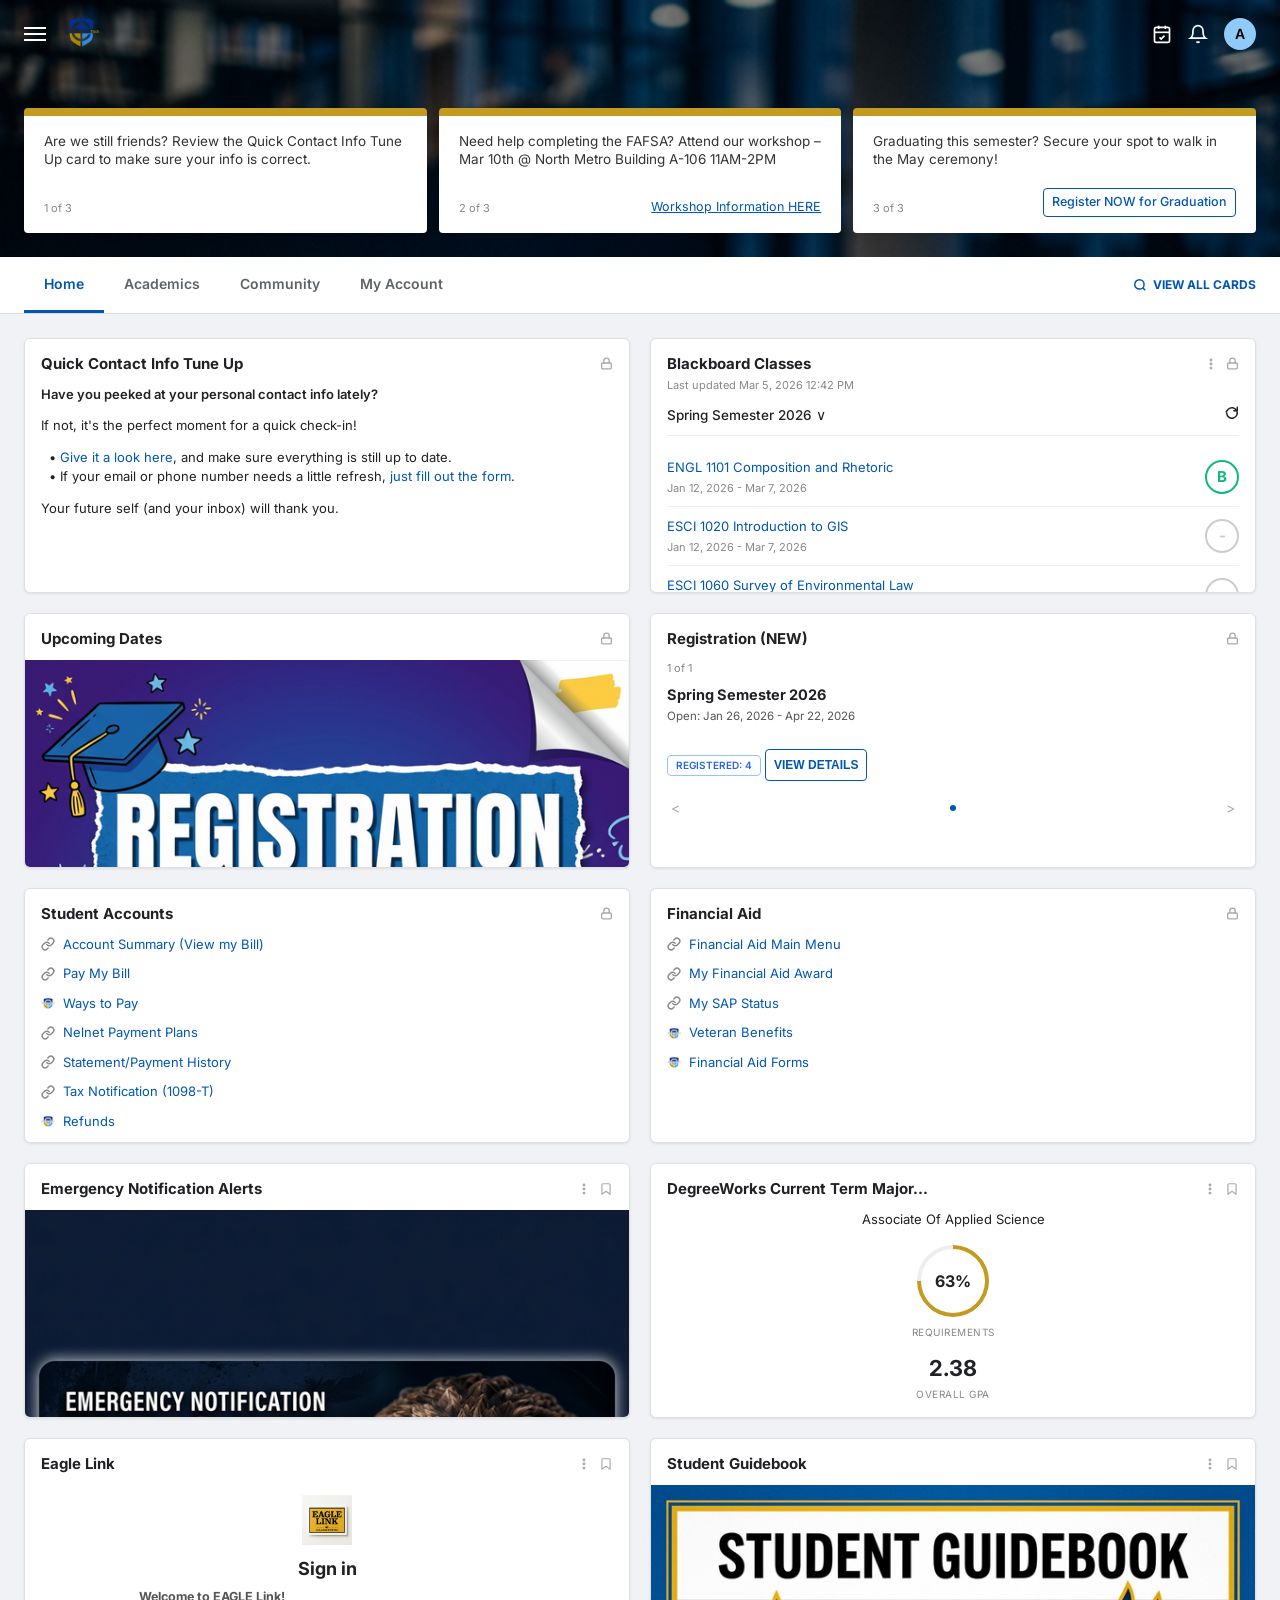
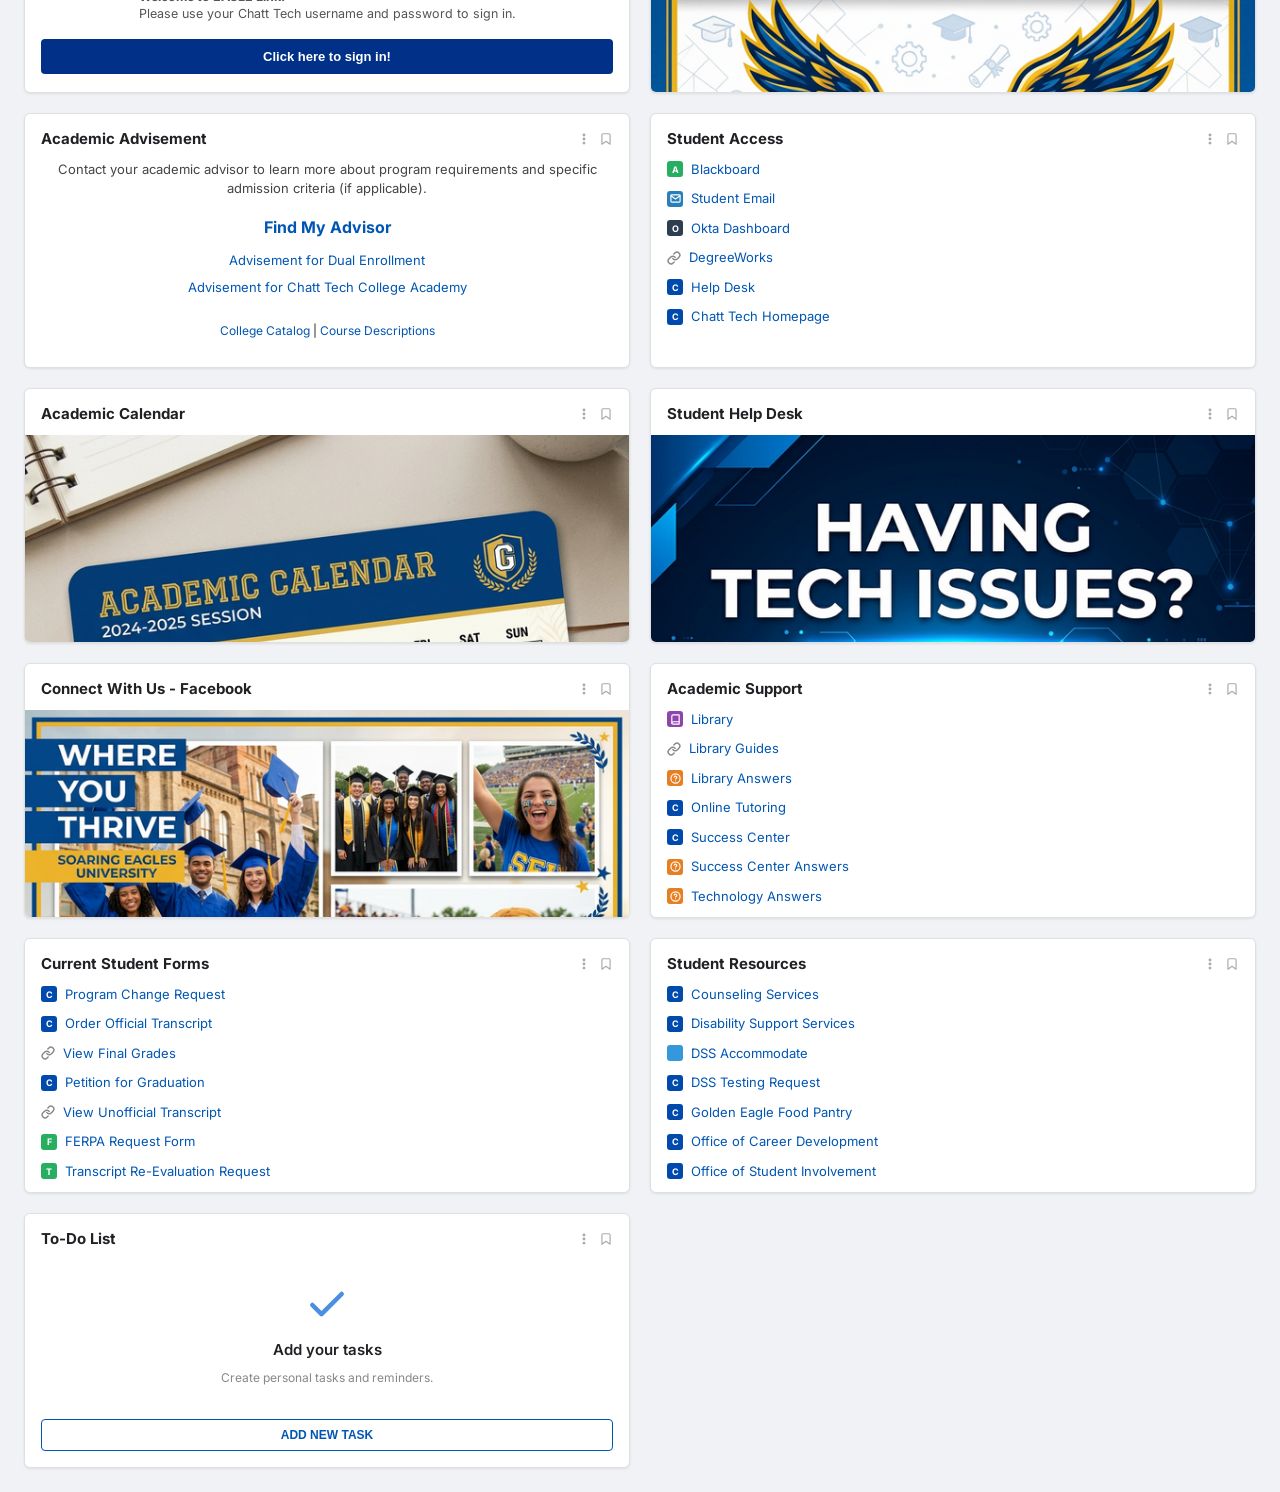
==== commit db930f9d: "Updates: added class detail page, unified card heights, updated icons" ====
--- a/index.html
+++ b/index.html
@@ -6,7 +6,7 @@
   <meta name="viewport" content="width=device-width, initial-scale=1.0" />
   <title>Student Portal – Chattahoochee Technical College</title>
   <link rel="preconnect" href="https://fonts.googleapis.com" />
-  <link href="https://fonts.googleapis.com/css2?family=Open+Sans:wght@400;600;700&display=swap" rel="stylesheet" />
+  <link href="https://fonts.googleapis.com/css2?family=Inter:wght@400;500;600;700&display=swap" rel="stylesheet" />
   <link rel="stylesheet" href="style.css" />
 </head>
 
@@ -46,7 +46,6 @@
 
     <section class="hero-carousel">
       <div class="carousel-container">
-
         <article class="hero-card">
           <p class="hero-card-text">Are we still friends? Review the Quick Contact Info Tune Up card to make sure your
             info is correct.</p>
@@ -68,10 +67,9 @@
           <p class="hero-card-text">Graduating this semester? Secure your spot to walk in the May ceremony!</p>
           <div class="hero-card-footer">
             <span class="hero-counter">3 of 3</span>
-            <a href="#" class="hero-link">Register NOW for Graduation</a>
+            <a href="#" class="hero-link btn-link">Register NOW for Graduation</a>
           </div>
         </article>
-
       </div>
     </section>
   </div>
@@ -86,7 +84,7 @@
       </div>
       <div class="tabs-right">
         <a href="#" class="view-all-link">
-          <svg viewBox="0 0 24 24" fill="none" stroke="currentColor" stroke-width="2" width="16" height="16">
+          <svg viewBox="0 0 24 24" fill="none" stroke="currentColor" stroke-width="2.5" width="14" height="14">
             <circle cx="11" cy="11" r="8" />
             <line x1="21" y1="21" x2="16.65" y2="16.65" />
           </svg>
@@ -102,43 +100,41 @@
       <div class="card">
         <div class="card-header">
           <h2 class="card-title">Quick Contact Info Tune Up</h2>
-          <div class="card-icons">
-            <span class="icon-lock"></span>
-          </div>
-        </div>
-        <div class="card-content">
-          <p><strong>Have you peeked at your personal contact info lately?</strong></p>
-          <br>
-          <p>If not, it's the perfect moment for a quick check-in!</p>
+          <div class="card-icons"><span class="icon-lock"></span></div>
+        </div>
+        <div class="card-content">
+          <p class="bold-text">Have you peeked at your personal contact info lately?</p>
+          <p class="mt-12">If not, it's the perfect moment for a quick check-in!</p>
           <ul class="text-list">
             <li>• <a href="#">Give it a look here</a>, and make sure everything is still up to date.</li>
             <li>• If your email or phone number needs a little refresh, <a href="#">just fill out the form</a>.</li>
           </ul>
-          <br>
-          <p>Your future self (and your inbox!) will thank you.</p>
-        </div>
-      </div>
-
-      <div class="card">
+          <p class="mt-12">Your future self (and your inbox) will thank you.</p>
+        </div>
+      </div>
+
+      <div class="card scrollable">
         <div class="card-header">
           <div>
             <h2 class="card-title">Blackboard Classes</h2>
             <span class="card-subtitle">Last updated Mar 5, 2026 12:42 PM</span>
           </div>
           <div class="card-icons">
-            <span class="icon-dots"></span>
-            <span class="icon-lock"></span>
+            <span class="icon-dots"></span><span class="icon-lock"></span>
           </div>
         </div>
         <div class="card-content">
           <div class="semester-filter">
             <span>Spring Semester 2026 ∨</span>
-            <span class="icon-refresh">↻</span>
+            <span class="icon-refresh"><svg class="svg-icon" viewBox="0 0 24 24">
+                <path d="M21 2v6h-6" />
+                <path d="M3 12a9 9 0 1 0 2.63-6.37L2 10" />
+              </svg></span>
           </div>
           <div class="class-list">
             <div class="class-item">
               <div class="class-info">
-                <a href="#">ENGL 1101 Composition and Rhetoric</a>
+                <a href="class_detail.html">ENGL 1101 Composition and Rhetoric</a>
                 <span>Jan 12, 2026 - Mar 7, 2026</span>
               </div>
               <div class="grade-circle grade-b">B</div>
@@ -166,11 +162,9 @@
       <div class="card">
         <div class="card-header">
           <h2 class="card-title">Upcoming Dates</h2>
-          <div class="card-icons">
-            <span class="icon-lock"></span>
-          </div>
-        </div>
-        <div class="image-placeholder">
+          <div class="card-icons"><span class="icon-lock"></span></div>
+        </div>
+        <div class="image-placeholder full-height">
           <img src="assets/registration_dates.png" alt="Registration Dates" class="card-banner-img" />
         </div>
       </div>
@@ -178,16 +172,14 @@
       <div class="card">
         <div class="card-header">
           <h2 class="card-title">Registration (NEW)</h2>
-          <div class="card-icons">
-            <span class="icon-lock"></span>
-          </div>
-        </div>
-        <div class="card-content">
-          <span class="card-subtitle">1 of 1</span>
+          <div class="card-icons"><span class="icon-lock"></span></div>
+        </div>
+        <div class="card-content">
+          <span class="card-subtitle-gray">1 of 1</span>
           <h3 class="semester-title">Spring Semester 2026</h3>
           <span class="semester-dates">Open: Jan 26, 2026 - Apr 22, 2026</span>
           <div class="registered-tag">REGISTERED: 4</div>
-          <button class="btn-outline">VIEW DETAILS</button>
+          <button class="btn-outline mt-12">VIEW DETAILS</button>
           <div class="carousel-dots">
             <span class="arrow">&lt;</span>
             <span class="dot active"></span>
@@ -205,13 +197,32 @@
         </div>
         <div class="card-content">
           <ul class="link-list">
-            <li><span class="list-icon">🔗</span><a href="#">Account Summary (View my Bill)</a></li>
-            <li><span class="list-icon">🔗</span><a href="#">Pay My Bill</a></li>
-            <li><span class="list-icon icon-img">💳</span><a href="#">Ways to Pay</a></li>
-            <li><span class="list-icon">🔗</span><a href="#">Nelnet Payment Plans</a></li>
-            <li><span class="list-icon">🔗</span><a href="#">Statement/Payment History</a></li>
-            <li><span class="list-icon">🔗</span><a href="#">Tax Notification (1098-T)</a></li>
-            <li><span class="list-icon icon-img">💸</span><a href="#">Refunds</a></li>
+            <li><span class="list-icon"><svg class="svg-icon" viewBox="0 0 24 24">
+                  <path d="M10 13a5 5 0 0 0 7.54.54l3-3a5 5 0 0 0-7.07-7.07l-1.72 1.71" />
+                  <path d="M14 11a5 5 0 0 0-7.54-.54l-3 3a5 5 0 0 0 7.07 7.07l1.71-1.71" />
+                </svg></span><a href="#">Account Summary (View my Bill)</a></li>
+            <li><span class="list-icon"><svg class="svg-icon" viewBox="0 0 24 24">
+                  <path d="M10 13a5 5 0 0 0 7.54.54l3-3a5 5 0 0 0-7.07-7.07l-1.72 1.71" />
+                  <path d="M14 11a5 5 0 0 0-7.54-.54l-3 3a5 5 0 0 0 7.07 7.07l1.71-1.71" />
+                </svg></span><a href="#">Pay My Bill</a></li>
+            <li><span class="list-icon icon-img"><img src="assets/logo.png"
+                  style="width:14px;height:14px;object-fit:contain;" alt="Eagle Logo" /></span><a href="#">Ways to
+                Pay</a></li>
+            <li><span class="list-icon"><svg class="svg-icon" viewBox="0 0 24 24">
+                  <path d="M10 13a5 5 0 0 0 7.54.54l3-3a5 5 0 0 0-7.07-7.07l-1.72 1.71" />
+                  <path d="M14 11a5 5 0 0 0-7.54-.54l-3 3a5 5 0 0 0 7.07 7.07l1.71-1.71" />
+                </svg></span><a href="#">Nelnet Payment Plans</a></li>
+            <li><span class="list-icon"><svg class="svg-icon" viewBox="0 0 24 24">
+                  <path d="M10 13a5 5 0 0 0 7.54.54l3-3a5 5 0 0 0-7.07-7.07l-1.72 1.71" />
+                  <path d="M14 11a5 5 0 0 0-7.54-.54l-3 3a5 5 0 0 0 7.07 7.07l1.71-1.71" />
+                </svg></span><a href="#">Statement/Payment History</a></li>
+            <li><span class="list-icon"><svg class="svg-icon" viewBox="0 0 24 24">
+                  <path d="M10 13a5 5 0 0 0 7.54.54l3-3a5 5 0 0 0-7.07-7.07l-1.72 1.71" />
+                  <path d="M14 11a5 5 0 0 0-7.54-.54l-3 3a5 5 0 0 0 7.07 7.07l1.71-1.71" />
+                </svg></span><a href="#">Tax Notification (1098-T)</a></li>
+            <li><span class="list-icon icon-img"><img src="assets/logo.png"
+                  style="width:14px;height:14px;object-fit:contain;" alt="Eagle Logo" /></span><a href="#">Refunds</a>
+            </li>
           </ul>
         </div>
       </div>
@@ -223,11 +234,24 @@
         </div>
         <div class="card-content">
           <ul class="link-list">
-            <li><span class="list-icon">🔗</span><a href="#">Financial Aid Main Menu</a></li>
-            <li><span class="list-icon">🔗</span><a href="#">My Financial Aid Award</a></li>
-            <li><span class="list-icon">🔗</span><a href="#">My SAP Status</a></li>
-            <li><span class="list-icon icon-img">🛡️</span><a href="#">Veteran Benefits</a></li>
-            <li><span class="list-icon icon-img">📝</span><a href="#">Financial Aid Forms</a></li>
+            <li><span class="list-icon"><svg class="svg-icon" viewBox="0 0 24 24">
+                  <path d="M10 13a5 5 0 0 0 7.54.54l3-3a5 5 0 0 0-7.07-7.07l-1.72 1.71" />
+                  <path d="M14 11a5 5 0 0 0-7.54-.54l-3 3a5 5 0 0 0 7.07 7.07l1.71-1.71" />
+                </svg></span><a href="#">Financial Aid Main Menu</a></li>
+            <li><span class="list-icon"><svg class="svg-icon" viewBox="0 0 24 24">
+                  <path d="M10 13a5 5 0 0 0 7.54.54l3-3a5 5 0 0 0-7.07-7.07l-1.72 1.71" />
+                  <path d="M14 11a5 5 0 0 0-7.54-.54l-3 3a5 5 0 0 0 7.07 7.07l1.71-1.71" />
+                </svg></span><a href="#">My Financial Aid Award</a></li>
+            <li><span class="list-icon"><svg class="svg-icon" viewBox="0 0 24 24">
+                  <path d="M10 13a5 5 0 0 0 7.54.54l3-3a5 5 0 0 0-7.07-7.07l-1.72 1.71" />
+                  <path d="M14 11a5 5 0 0 0-7.54-.54l-3 3a5 5 0 0 0 7.07 7.07l1.71-1.71" />
+                </svg></span><a href="#">My SAP Status</a></li>
+            <li><span class="list-icon icon-img"><img src="assets/logo.png"
+                  style="width:14px;height:14px;object-fit:contain;" alt="Eagle Logo" /></span><a href="#">Veteran
+                Benefits</a></li>
+            <li><span class="list-icon icon-img"><img src="assets/logo.png"
+                  style="width:14px;height:14px;object-fit:contain;" alt="Eagle Logo" /></span><a href="#">Financial Aid
+                Forms</a></li>
           </ul>
         </div>
       </div>
@@ -236,11 +260,10 @@
         <div class="card-header">
           <h2 class="card-title">Emergency Notification Alerts</h2>
           <div class="card-icons">
-            <span class="icon-dots"></span>
-            <span class="icon-bookmark"></span>
-          </div>
-        </div>
-        <div class="image-placeholder">
+            <span class="icon-dots"></span><span class="icon-bookmark"></span>
+          </div>
+        </div>
+        <div class="image-placeholder full-height">
           <img src="assets/eagle_alert.png" alt="Eagle Alert" class="card-banner-img" />
         </div>
       </div>
@@ -249,8 +272,7 @@
         <div class="card-header">
           <h2 class="card-title">DegreeWorks Current Term Major...</h2>
           <div class="card-icons">
-            <span class="icon-dots"></span>
-            <span class="icon-bookmark"></span>
+            <span class="icon-dots"></span><span class="icon-bookmark"></span>
           </div>
         </div>
         <div class="card-content align-center">
@@ -271,8 +293,7 @@
         <div class="card-header">
           <h2 class="card-title">Eagle Link</h2>
           <div class="card-icons">
-            <span class="icon-dots"></span>
-            <span class="icon-bookmark"></span>
+            <span class="icon-dots"></span><span class="icon-bookmark"></span>
           </div>
         </div>
         <div class="image-placeholder small-placeholder">
@@ -290,8 +311,7 @@
         <div class="card-header">
           <h2 class="card-title">Student Guidebook</h2>
           <div class="card-icons">
-            <span class="icon-dots"></span>
-            <span class="icon-bookmark"></span>
+            <span class="icon-dots"></span><span class="icon-bookmark"></span>
           </div>
         </div>
         <div class="image-placeholder full-height">
@@ -303,8 +323,7 @@
         <div class="card-header">
           <h2 class="card-title">Academic Advisement</h2>
           <div class="card-icons">
-            <span class="icon-dots"></span>
-            <span class="icon-bookmark"></span>
+            <span class="icon-dots"></span><span class="icon-bookmark"></span>
           </div>
         </div>
         <div class="card-content align-center">
@@ -321,16 +340,21 @@
         <div class="card-header">
           <h2 class="card-title">Student Access</h2>
           <div class="card-icons">
-            <span class="icon-dots"></span>
-            <span class="icon-bookmark"></span>
+            <span class="icon-dots"></span><span class="icon-bookmark"></span>
           </div>
         </div>
         <div class="card-content">
           <ul class="link-list">
             <li><span class="app-icon bb">A</span><a href="#">Blackboard</a></li>
-            <li><span class="app-icon mail">✉</span><a href="#">Student Email</a></li>
+            <li><span class="app-icon mail"><svg class="app-svg" viewBox="0 0 24 24">
+                  <path d="M4 4h16c1.1 0 2 .9 2 2v12c0 1.1-.9 2-2 2H4c-1.1 0-2-.9-2-2V6c0-1.1.9-2 2-2z" />
+                  <polyline points="22,6 12,13 2,6" />
+                </svg></span><a href="#">Student Email</a></li>
             <li><span class="app-icon okta">O</span><a href="#">Okta Dashboard</a></li>
-            <li><span class="list-icon">🔗</span><a href="#">DegreeWorks</a></li>
+            <li><span class="list-icon"><svg class="svg-icon" viewBox="0 0 24 24">
+                  <path d="M10 13a5 5 0 0 0 7.54.54l3-3a5 5 0 0 0-7.07-7.07l-1.72 1.71" />
+                  <path d="M14 11a5 5 0 0 0-7.54-.54l-3 3a5 5 0 0 0 7.07 7.07l1.71-1.71" />
+                </svg></span><a href="#">DegreeWorks</a></li>
             <li><span class="app-icon ctc">C</span><a href="#">Help Desk</a></li>
             <li><span class="app-icon ctc">C</span><a href="#">Chatt Tech Homepage</a></li>
           </ul>
@@ -370,13 +394,31 @@
         </div>
         <div class="card-content">
           <ul class="link-list">
-            <li><span class="app-icon lib">📚</span><a href="#">Library</a></li>
-            <li><span class="list-icon">🔗</span><a href="#">Library Guides</a></li>
-            <li><span class="app-icon ans">?</span><a href="#">Library Answers</a></li>
+            <li><span class="app-icon lib"><svg class="app-svg" viewBox="0 0 24 24">
+                  <path d="M4 19.5A2.5 2.5 0 0 1 6.5 17H20" />
+                  <path d="M6.5 2H20v20H6.5A2.5 2.5 0 0 1 4 19.5v-15A2.5 2.5 0 0 1 6.5 2z" />
+                </svg></span><a href="#">Library</a></li>
+            <li><span class="list-icon"><svg class="svg-icon" viewBox="0 0 24 24">
+                  <path d="M10 13a5 5 0 0 0 7.54.54l3-3a5 5 0 0 0-7.07-7.07l-1.72 1.71" />
+                  <path d="M14 11a5 5 0 0 0-7.54-.54l-3 3a5 5 0 0 0 7.07 7.07l1.71-1.71" />
+                </svg></span><a href="#">Library Guides</a></li>
+            <li><span class="app-icon ans"><svg class="app-svg" viewBox="0 0 24 24">
+                  <circle cx="12" cy="12" r="10" />
+                  <path d="M9.09 9a3 3 0 0 1 5.83 1c0 2-3 3-3 3" />
+                  <line x1="12" y1="17" x2="12.01" y2="17" />
+                </svg></span><a href="#">Library Answers</a></li>
             <li><span class="app-icon ctc">C</span><a href="#">Online Tutoring</a></li>
             <li><span class="app-icon ctc">C</span><a href="#">Success Center</a></li>
-            <li><span class="app-icon ans">?</span><a href="#">Success Center Answers</a></li>
-            <li><span class="app-icon ans">?</span><a href="#">Technology Answers</a></li>
+            <li><span class="app-icon ans"><svg class="app-svg" viewBox="0 0 24 24">
+                  <circle cx="12" cy="12" r="10" />
+                  <path d="M9.09 9a3 3 0 0 1 5.83 1c0 2-3 3-3 3" />
+                  <line x1="12" y1="17" x2="12.01" y2="17" />
+                </svg></span><a href="#">Success Center Answers</a></li>
+            <li><span class="app-icon ans"><svg class="app-svg" viewBox="0 0 24 24">
+                  <circle cx="12" cy="12" r="10" />
+                  <path d="M9.09 9a3 3 0 0 1 5.83 1c0 2-3 3-3 3" />
+                  <line x1="12" y1="17" x2="12.01" y2="17" />
+                </svg></span><a href="#">Technology Answers</a></li>
           </ul>
         </div>
       </div>
@@ -392,12 +434,21 @@
           <ul class="link-list">
             <li><span class="app-icon ctc">C</span><a href="#">Program Change Request</a></li>
             <li><span class="app-icon ctc">C</span><a href="#">Order Official Transcript</a></li>
-            <li><span class="list-icon">🔗</span><a href="#">View Final Grades</a></li>
+            <li><span class="list-icon"><svg class="svg-icon" viewBox="0 0 24 24">
+                  <path d="M10 13a5 5 0 0 0 7.54.54l3-3a5 5 0 0 0-7.07-7.07l-1.72 1.71" />
+                  <path d="M14 11a5 5 0 0 0-7.54-.54l-3 3a5 5 0 0 0 7.07 7.07l1.71-1.71" />
+                </svg></span><a href="#">View Final Grades</a></li>
             <li><span class="app-icon ctc">C</span><a href="#">Petition for Graduation</a></li>
-            <li><span class="list-icon">🔗</span><a href="#">View Unofficial Transcript</a></li>
+            <li><span class="list-icon"><svg class="svg-icon" viewBox="0 0 24 24">
+                  <path d="M10 13a5 5 0 0 0 7.54.54l3-3a5 5 0 0 0-7.07-7.07l-1.72 1.71" />
+                  <path d="M14 11a5 5 0 0 0-7.54-.54l-3 3a5 5 0 0 0 7.07 7.07l1.71-1.71" />
+                </svg></span><a href="#">View Unofficial Transcript</a></li>
             <li><span class="app-icon green">F</span><a href="#">FERPA Request Form</a></li>
             <li><span class="app-icon green">T</span><a href="#">Transcript Re-Evaluation Request</a></li>
-            <li><span class="list-icon">🔗</span><a href="#">Update or Set Emergency Contact</a></li>
+            <li><span class="list-icon"><svg class="svg-icon" viewBox="0 0 24 24">
+                  <path d="M10 13a5 5 0 0 0 7.54.54l3-3a5 5 0 0 0-7.07-7.07l-1.72 1.71" />
+                  <path d="M14 11a5 5 0 0 0-7.54-.54l-3 3a5 5 0 0 0 7.07 7.07l1.71-1.71" />
+                </svg></span><a href="#">Update or Set Emergency Contact</a></li>
           </ul>
         </div>
       </div>
@@ -425,10 +476,15 @@
           <div class="card-icons"><span class="icon-dots"></span><span class="icon-bookmark"></span></div>
         </div>
         <div class="card-content align-center to-do-content">
-          <div class="todo-icon">✓</div>
+          <div class="todo-icon">
+            <svg viewBox="0 0 24 24" fill="none" stroke="#4a90e2" stroke-width="2.5" stroke-linecap="round"
+              stroke-linejoin="round">
+              <polyline points="20 6 9 17 4 12"></polyline>
+            </svg>
+          </div>
           <p class="todo-title">Add your tasks</p>
           <p class="todo-sub">Create personal tasks and reminders.</p>
-          <button class="btn-outline">ADD NEW TASK</button>
+          <button class="btn-outline w-100">ADD NEW TASK</button>
         </div>
       </div>
     </div>
--- a/style.css
+++ b/style.css
@@ -6,21 +6,30 @@
 }
 
 :root {
-  --bg-color: #f4f5f7;
+  --bg-color: #f0f2f5;
+  /* Gris clarito de fondo de pantalla */
   --card-bg: #ffffff;
   --text-main: #202124;
+  /* Gris oscuro casi negro */
   --text-muted: #5f6368;
-  --link-color: #0b5c9e;
+  /* Gris secundario */
+  --link-color: #0056b3;
+  /* Azul oficial de los links */
   --border-color: #dadce0;
-  --gold: #d4a017;
-  --header-bg: rgba(0, 0, 0, 0.4);
+  --gold: #c29b20;
+  /* Mostaza exacto del banner */
+  --shadow-sm: 0 1px 3px rgba(0, 0, 0, 0.06), 0 1px 2px rgba(0, 0, 0, 0.03);
+  --shadow-md: 0 2px 6px rgba(0, 0, 0, 0.08);
 }
 
 body {
-  font-family: 'Open Sans', -apple-system, sans-serif;
+  font-family: 'Inter', -apple-system, BlinkMacSystemFont, "Segoe UI", Roboto, Helvetica, Arial, sans-serif;
   background-color: var(--bg-color);
   color: var(--text-main);
   line-height: 1.5;
+  font-size: 13px;
+  /* Tamaño base estándar de los textos internos */
+  -webkit-font-smoothing: antialiased;
 }
 
 a {
@@ -32,25 +41,24 @@
   text-decoration: underline;
 }
 
-/* ===== HEADER & HERO (Integrado) ===== */
+/* ===== HEADER & HERO ===== */
 .hero-wrapper {
   position: relative;
-  background-color: #333;
-  /* Color de fallback */
+  background-color: #222;
   background-image: url('assets/hero_bg.png');
   background-size: cover;
-  background-position: center;
-  padding-bottom: 24px;
+  background-position: center top;
 }
 
 .hero-overlay {
   position: absolute;
-  top: 52px;
-  /* Start below the topnav */
+  top: 0;
   left: 0;
   right: 0;
   bottom: 0;
-  background: rgba(0, 0, 0, 0.5);
+  background: rgba(0, 0, 0, 0.45);
+  /* Oscurece la foto para resaltar letras */
+  z-index: 1;
 }
 
 .topnav {
@@ -59,10 +67,7 @@
   display: flex;
   justify-content: space-between;
   align-items: center;
-  padding: 6px 24px;
-  background: #003087;
-  /* Solid blue topnav */
-  height: 52px;
+  padding: 12px 24px;
 }
 
 .topnav-left,
@@ -83,13 +88,13 @@
 
 .hamburger span {
   display: block;
-  width: 20px;
+  width: 22px;
   height: 2px;
   background: #fff;
 }
 
 .logo-img {
-  max-height: 40px;
+  max-height: 38px;
   width: auto;
   object-fit: contain;
 }
@@ -101,6 +106,11 @@
   cursor: pointer;
   display: flex;
   align-items: center;
+}
+
+.icon-btn svg {
+  width: 20px;
+  height: 20px;
 }
 
 .avatar {
@@ -116,66 +126,81 @@
   font-size: 14px;
 }
 
-/* ===== CAROUSEL CARDS ===== */
+/* ===== CAROUSEL CARDS (Superiores) ===== */
 .hero-carousel {
   position: relative;
   z-index: 10;
-  max-width: 1280px;
+  max-width: 1500px;
+  /* Ancho mayor como en la captura */
   margin: 0 auto;
-  padding: 20px 24px 0;
-  /* Float cards overlapping hero bottom */
-  transform: translateY(30px);
+  padding: 40px 24px 24px;
+  /* Las deja sentadas abajo */
 }
 
 .carousel-container {
   display: grid;
   grid-template-columns: repeat(3, 1fr);
-  gap: 16px;
+  gap: 20px;
 }
 
 .hero-card {
   background: #fff;
-  border-radius: 6px;
-  padding: 16px;
+  border-radius: 4px;
+  border-top: 8px solid var(--gold);
+  /* Grueso exacto */
+  padding: 16px 20px;
   display: flex;
   flex-direction: column;
   justify-content: space-between;
-  min-height: 120px;
-  box-shadow: 0 2px 10px rgba(0, 0, 0, 0.15);
+  min-height: 125px;
+  box-shadow: var(--shadow-md);
 }
 
 .hero-card-text {
-  font-size: 14px;
-  color: var(--text-muted);
+  font-size: 13.5px;
+  color: #333;
+  /* Gris fuerte */
+  line-height: 1.4;
 }
 
 .hero-card-footer {
   display: flex;
   justify-content: space-between;
   align-items: flex-end;
-  margin-top: 12px;
+  margin-top: 14px;
 }
 
 .hero-counter {
-  font-size: 12px;
-  color: #999;
+  font-size: 11px;
+  color: #888;
 }
 
 .hero-link {
-  font-size: 13px;
+  font-size: 12.5px;
   text-decoration: underline;
+}
+
+/* Botón 3er tarjeta (Register NOW) */
+.btn-link {
+  border: 1px solid var(--link-color);
+  padding: 4px 8px;
+  border-radius: 4px;
+  text-decoration: none !important;
+  font-weight: 500;
+}
+
+.btn-link:hover {
+  background: #f0f4f8;
 }
 
 /* ===== TABS NAV ===== */
 .tabs-nav-container {
   background: #fff;
-  border-bottom: 2px solid var(--border-color);
-  padding-top: 30px;
-  /* Space for intersecting hero cards */
+  border-bottom: 1px solid var(--border-color);
 }
 
 .tabs-nav {
-  max-width: 1280px;
+  max-width: 1500px;
   margin: 0 auto;
   display: flex;
   justify-content: space-between;
@@ -196,8 +221,8 @@
 }
 
 .tab:hover {
+  color: var(--link-color);
   text-decoration: none;
-  color: var(--link-color);
 }
 
 .tab.active {
@@ -217,18 +242,18 @@
 
 /* ===== DASHBOARD MAIN GRID ===== */
 .dashboard {
-  max-width: 1280px;
+  max-width: 1500px;
   margin: 24px auto;
-  padding: 0 16px;
+  padding: 0 24px;
   display: flex;
   flex-direction: column;
-  gap: 24px;
+  gap: 20px;
 }
 
 .card-grid {
   display: grid;
   grid-template-columns: repeat(4, 1fr);
-  gap: 16px;
+  gap: 20px;
   align-items: stretch;
 }
 
@@ -239,13 +264,15 @@
 /* ===== TARJETAS (CARDS) ===== */
 .card {
   background: var(--card-bg);
-  border-radius: 8px;
+  border: 1px solid #e0e0e0;
+  /* Borde sutil gris en lugar de sombra pesada */
+  border-radius: 6px;
   display: flex;
   flex-direction: column;
-  box-shadow: 0 2px 12px rgba(0, 0, 0, 0.08);
-  /* Softer original shadow */
+  box-shadow: var(--shadow-sm);
   overflow: hidden;
-  height: 100%;
+  height: 255px;
+  /* Altura estricta para alinear todo a la altura del 3er item */
 }
 
 .card-header {
@@ -269,34 +296,59 @@
   margin-top: 4px;
 }
 
+.card-subtitle-gray {
+  font-size: 11px;
+  color: #888;
+  display: block;
+  margin-bottom: 8px;
+}
+
 .card-icons {
   display: flex;
   gap: 8px;
-  color: #999;
-}
-
-/* Iconos simulados por CSS para estructurar */
-.icon-dots::before {
-  content: '⋮';
-  font-weight: bold;
-  font-size: 18px;
+  color: #aaa;
+}
+
+.icon-dots,
+.icon-lock,
+.icon-bookmark {
+  display: inline-block;
+  background-color: currentColor;
+  -webkit-mask-size: contain;
+  -webkit-mask-repeat: no-repeat;
+  -webkit-mask-position: center;
+  mask-size: contain;
+  mask-repeat: no-repeat;
+  mask-position: center;
+}
+
+.icon-dots {
+  width: 14px;
+  height: 14px;
+  margin-top: 2px;
+  -webkit-mask-image: url('data:image/svg+xml;utf8,<svg viewBox="0 0 24 24" fill="black" xmlns="http://www.w3.org/2000/svg"><circle cx="12" cy="5" r="2.5"/><circle cx="12" cy="12" r="2.5"/><circle cx="12" cy="19" r="2.5"/></svg>');
+  mask-image: url('data:image/svg+xml;utf8,<svg viewBox="0 0 24 24" fill="black" xmlns="http://www.w3.org/2000/svg"><circle cx="12" cy="5" r="2.5"/><circle cx="12" cy="12" r="2.5"/><circle cx="12" cy="19" r="2.5"/></svg>');
   cursor: pointer;
 }
 
-.icon-lock::before {
-  content: '🔒';
-  font-size: 14px;
-}
-
-.icon-bookmark::before {
-  content: '🔖';
-  font-size: 14px;
+.icon-lock {
+  width: 13px;
+  height: 13px;
+  margin-top: 2px;
+  -webkit-mask-image: url('data:image/svg+xml;utf8,<svg viewBox="0 0 24 24" fill="none" stroke="black" stroke-width="2.5" stroke-linecap="round" stroke-linejoin="round" xmlns="http://www.w3.org/2000/svg"><rect x="3" y="11" width="18" height="11" rx="2" ry="2"/><path d="M7 11V7a5 5 0 0 1 10 0v4"/></svg>');
+  mask-image: url('data:image/svg+xml;utf8,<svg viewBox="0 0 24 24" fill="none" stroke="black" stroke-width="2.5" stroke-linecap="round" stroke-linejoin="round" xmlns="http://www.w3.org/2000/svg"><rect x="3" y="11" width="18" height="11" rx="2" ry="2"/><path d="M7 11V7a5 5 0 0 1 10 0v4"/></svg>');
+}
+
+.icon-bookmark {
+  width: 14px;
+  height: 14px;
+  margin-top: 2px;
+  -webkit-mask-image: url('data:image/svg+xml;utf8,<svg viewBox="0 0 24 24" fill="none" stroke="black" stroke-width="2" stroke-linecap="round" stroke-linejoin="round" xmlns="http://www.w3.org/2000/svg"><path d="M19 21l-7-5-7 5V5a2 2 0 0 1 2-2h10a2 2 0 0 1 2 2z"/></svg>');
+  mask-image: url('data:image/svg+xml;utf8,<svg viewBox="0 0 24 24" fill="none" stroke="black" stroke-width="2" stroke-linecap="round" stroke-linejoin="round" xmlns="http://www.w3.org/2000/svg"><path d="M19 21l-7-5-7 5V5a2 2 0 0 1 2-2h10a2 2 0 0 1 2 2z"/></svg>');
 }
 
 .card-content {
   padding: 0 16px 16px;
-  font-size: 13px;
-  color: var(--text-main);
   flex-grow: 1;
 }
 
@@ -310,15 +362,24 @@
   align-items: center;
 }
 
-/* Placeholder de imagenes para que mantengan la estructura */
+.bold-text {
+  font-weight: 600;
+}
+
+.mt-12 {
+  margin-top: 12px;
+}
+
+.w-100 {
+  width: 100%;
+}
+
+/* Contenedores de imagen */
 .image-placeholder {
-  background-color: transparent;
   width: 100%;
-  padding: 0;
   display: flex;
   align-items: stretch;
   justify-content: center;
-  border: none;
   flex: 1;
 }
 
@@ -331,15 +392,14 @@
 
 .eagle-link-img {
   width: auto;
-  height: 52px;
+  height: 50px;
   margin: 10px auto;
   object-fit: contain;
   display: block;
 }
 
 .image-placeholder.small-placeholder {
-  min-height: auto;
-  margin-bottom: 0px;
+  flex: none;
 }
 
 .image-placeholder.full-height {
@@ -352,7 +412,7 @@
 .text-list {
   list-style: none;
   padding-left: 8px;
-  margin-top: 4px;
+  margin-top: 12px;
 }
 
 /* Clases (Blackboard) */
@@ -360,10 +420,11 @@
   display: flex;
   justify-content: space-between;
   align-items: center;
-  font-size: 13px;
+  font-size: 13.5px;
   margin-bottom: 16px;
   border-bottom: 1px solid #eee;
-  padding-bottom: 8px;
+  padding-bottom: 10px;
+  font-weight: 500;
 }
 
 .class-item {
@@ -385,6 +446,7 @@
 .class-info span {
   font-size: 11px;
   color: #888;
+  margin-top: 2px;
 }
 
 .class-line {
@@ -394,21 +456,22 @@
 }
 
 .grade-circle {
-  width: 36px;
-  height: 36px;
+  width: 34px;
+  height: 34px;
   border-radius: 50%;
   display: flex;
   align-items: center;
   justify-content: center;
   font-weight: 700;
-  font-size: 16px;
+  font-size: 15px;
 }
 
 .grade-b {
-  border: 2px solid #2ecc71;
-  color: #2ecc71;
-}
-
+  border: 2px solid #10b981;
+  color: #10b981;
+}
+
+/* Verde esmeralda */
 .grade-none {
   border: 2px solid #ccc;
   color: #ccc;
@@ -416,37 +479,38 @@
 
 /* Registros */
 .semester-title {
-  font-size: 14px;
+  font-size: 14.5px;
   font-weight: 700;
-  margin-top: 8px;
 }
 
 .semester-dates {
-  font-size: 12px;
-  color: #666;
+  font-size: 11.5px;
+  color: #555;
   display: block;
   margin-bottom: 12px;
+  margin-top: 2px;
 }
 
 .registered-tag {
   display: inline-block;
-  border: 1px solid #8ab4f8;
-  color: #1967d2;
+  border: 1px solid #93c5fd;
+  color: #2563eb;
   padding: 2px 8px;
-  font-size: 11px;
+  font-size: 10px;
   font-weight: 600;
   border-radius: 4px;
-  margin-bottom: 16px;
+  text-transform: uppercase;
 }
 
 .carousel-dots {
   display: flex;
   align-items: center;
-  justify-content: center;
-  gap: 12px;
+  justify-content: space-between;
+  width: 100%;
   margin-top: 16px;
   color: #aaa;
-  font-size: 12px;
+  font-size: 14px;
+  padding: 0 4px;
 }
 
 .dot {
@@ -460,12 +524,12 @@
   background: var(--link-color);
 }
 
-/* Listas con links e iconos (Student Accounts, Resources, etc) */
+/* Listas con links e iconos */
 .link-list {
   list-style: none;
   display: flex;
   flex-direction: column;
-  gap: 12px;
+  gap: 10px;
 }
 
 .link-list li {
@@ -477,13 +541,35 @@
 
 .list-icon {
   color: #888;
-  font-size: 12px;
+  font-size: 13px;
+  display: flex;
+  align-items: center;
+}
+
+.svg-icon {
+  width: 14px;
+  height: 14px;
+  fill: none;
+  stroke: currentColor;
+  stroke-width: 2.5;
+  stroke-linecap: round;
+  stroke-linejoin: round;
+}
+
+.app-svg {
+  width: 11px;
+  height: 11px;
+  fill: none;
+  stroke: #fff;
+  stroke-width: 2.5;
+  stroke-linecap: round;
+  stroke-linejoin: round;
 }
 
 .app-icon {
   width: 16px;
   height: 16px;
-  font-size: 10px;
+  font-size: 9px;
   color: #fff;
   display: flex;
   align-items: center;
@@ -526,18 +612,19 @@
 
 /* Botones */
 .btn-outline {
-  width: 100%;
   padding: 8px;
   background: transparent;
   border: 1px solid var(--link-color);
   color: var(--link-color);
-  font-weight: 700;
+  font-weight: 600;
   border-radius: 4px;
   cursor: pointer;
+  text-transform: uppercase;
+  font-size: 12px;
 }
 
 .btn-outline:hover {
-  background: #f4f8fe;
+  background: #f0f4f8;
 }
 
 .btn-solid {
@@ -550,6 +637,7 @@
   font-weight: 600;
   cursor: pointer;
   margin-top: 16px;
+  font-size: 13px;
 }
 
 .btn-solid:hover {
@@ -559,16 +647,15 @@
 /* DegreeWorks */
 .degree-title {
   font-size: 13px;
-  margin-bottom: 12px;
+  margin-bottom: 16px;
 }
 
 .progress-circle {
-  width: 80px;
-  height: 80px;
+  width: 72px;
+  height: 72px;
   border: 4px solid var(--gold);
   border-radius: 50%;
   border-left-color: #eee;
-  /* Simula 63% */
   display: flex;
   align-items: center;
   justify-content: center;
@@ -579,7 +666,7 @@
 .progress-text {
   transform: rotate(-45deg);
   font-weight: 700;
-  font-size: 18px;
+  font-size: 16px;
 }
 
 .progress-label {
@@ -591,13 +678,13 @@
 }
 
 .gpa-score {
-  font-size: 24px;
+  font-size: 22px;
   font-weight: 700;
-  margin-bottom: 4px;
+  margin-bottom: 2px;
 }
 
 .view-audit {
-  font-size: 13px;
+  font-size: 12.5px;
   margin-top: 8px;
   display: inline-block;
 }
@@ -605,18 +692,20 @@
 /* Sign in / Eagle Link */
 .signin-title {
   font-size: 18px;
-  margin-bottom: 8px;
+  margin-bottom: 6px;
 }
 
 .signin-desc {
-  font-size: 12px;
+  font-size: 12.5px;
   color: #555;
+  line-height: 1.4;
 }
 
 /* Academic Advisement */
 .advise-text {
   margin-bottom: 16px;
   color: #444;
+  line-height: 1.5;
 }
 
 .advise-main-link {
@@ -640,14 +729,14 @@
 .to-do-content {
   justify-content: center;
   gap: 8px;
-  padding-top: 24px;
+  padding-top: 16px;
+  padding-bottom: 8px;
 }
 
 .todo-icon {
-  font-size: 40px;
-  color: #6db3f2;
-  font-weight: 100;
-  margin-bottom: 8px;
+  width: 44px;
+  height: 44px;
+  margin-bottom: 4px;
 }
 
 .todo-title {
@@ -657,30 +746,35 @@
 
 .todo-sub {
   color: #888;
-  margin-bottom: 16px;
-}
-
-/* Tarjetas scrolleables para listas largas (Row 5) */
+  margin-bottom: 24px;
+  font-size: 12px;
+}
+
+/* Tarjetas scrolleables para listas largas */
 .scrollable .card-content {
-  max-height: 250px;
   overflow-y: auto;
 }
 
 .scrollable .card-content::-webkit-scrollbar {
-  width: 6px;
+  width: 4px;
 }
 
 .scrollable .card-content::-webkit-scrollbar-thumb {
-  background: #ccc;
+  background: #d1d5db;
   border-radius: 4px;
 }
 
 /* ===== RESPONSIVE ====== */
-@media (max-width: 1200px) {
+@media (max-width: 1300px) {
 
   .card-grid,
   .card-grid.row3 {
     grid-template-columns: repeat(2, 1fr);
+  }
+
+  .carousel-container {
+    grid-template-columns: repeat(3, 1fr);
+    gap: 12px;
   }
 }
 
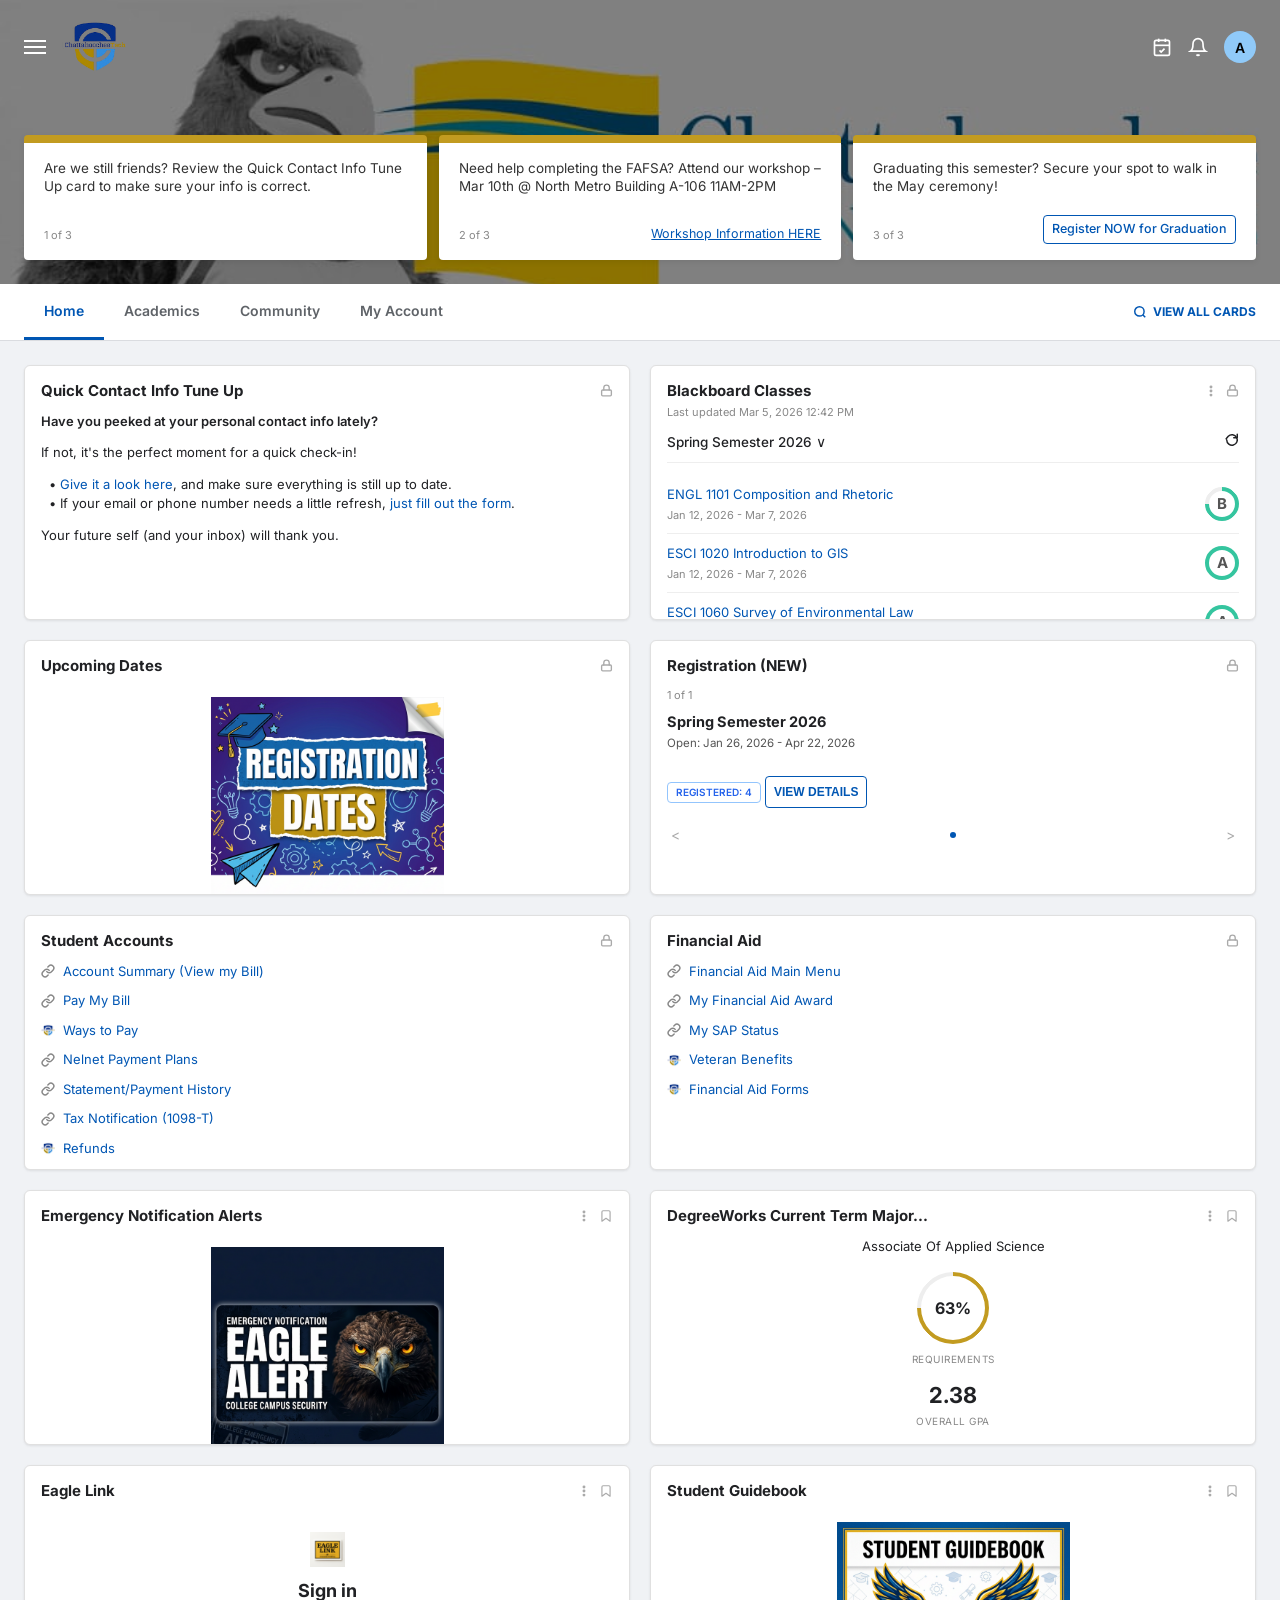
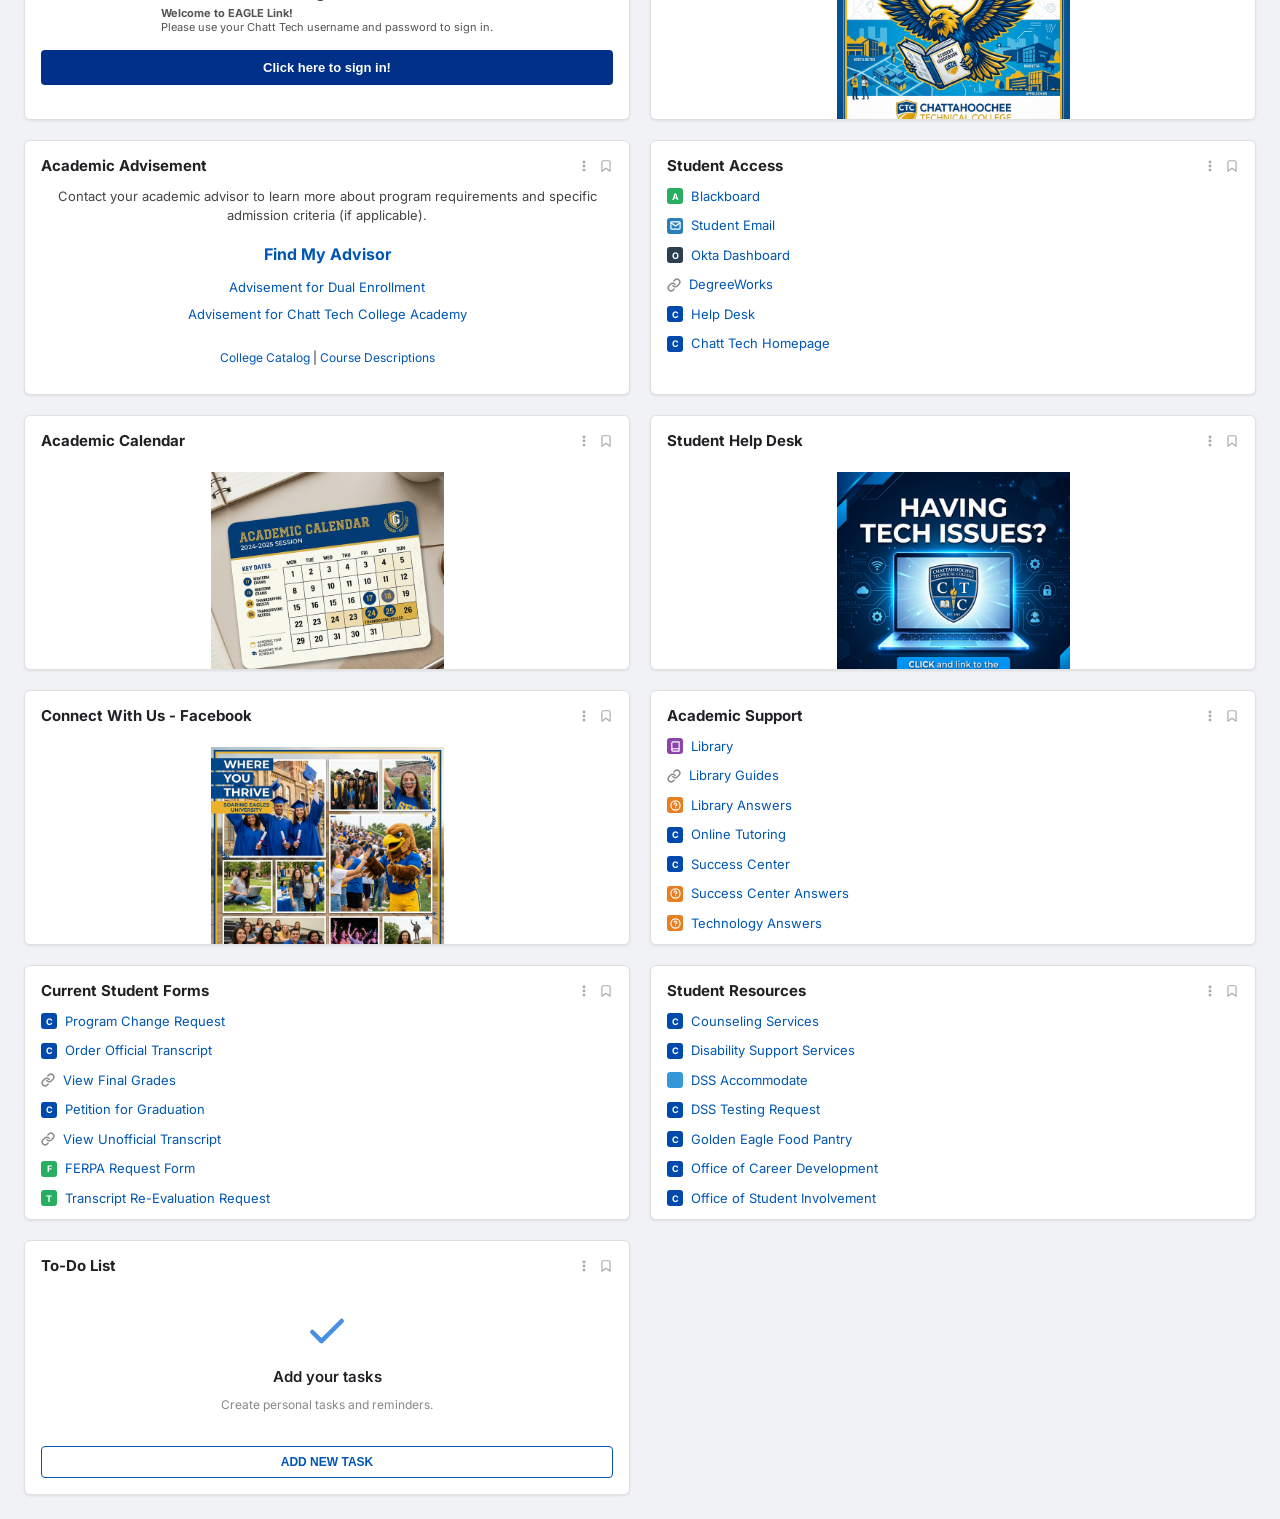
==== commit fd1bd852: "chore: save remaining layout fixes" ====
--- a/index.html
+++ b/index.html
@@ -137,23 +137,23 @@
                 <a href="class_detail.html">ENGL 1101 Composition and Rhetoric</a>
                 <span>Jan 12, 2026 - Mar 7, 2026</span>
               </div>
-              <div class="grade-circle grade-b">B</div>
+              <div class="grade-circle grade-b"></div> <!-- La 'B' viene inyectada por el CSS ::before -->
             </div>
             <div class="class-line"></div>
             <div class="class-item">
               <div class="class-info">
-                <a href="#">ESCI 1020 Introduction to GIS</a>
+                <a href="class_detail_esci.html">ESCI 1020 Introduction to GIS</a>
                 <span>Jan 12, 2026 - Mar 7, 2026</span>
               </div>
-              <div class="grade-circle grade-none">-</div>
+              <div class="grade-circle grade-a">A</div>
             </div>
             <div class="class-line"></div>
             <div class="class-item">
               <div class="class-info">
-                <a href="#">ESCI 1060 Survey of Environmental Law</a>
+                <a href="class_detail_esci_1060.html">ESCI 1060 Survey of Environmental Law</a>
                 <span>Jan 12, 2026 - Mar 7, 2026</span>
               </div>
-              <div class="grade-circle grade-none">-</div>
+              <div class="grade-circle grade-a">A</div>
             </div>
           </div>
         </div>
--- a/style.css
+++ b/style.css
@@ -94,7 +94,8 @@
 }
 
 .logo-img {
-  max-height: 38px;
+  max-height: 65px;
+  /* Logo aún más grande */
   width: auto;
   object-fit: contain;
 }
@@ -130,8 +131,8 @@
 .hero-carousel {
   position: relative;
   z-index: 10;
-  max-width: 1500px;
-  /* Ancho mayor como en la captura */
+  max-width: 1900px;
+  /* Aumentado para reducir margen lateral y que todo luzca más cercano/"grande" */
   margin: 0 auto;
   padding: 40px 24px 24px;
   /* Las deja sentadas abajo */
@@ -139,7 +140,10 @@
 
 .carousel-container {
   display: grid;
-  grid-template-columns: repeat(3, 1fr);
+  grid-template-columns: repeat(3, 400px);
+  /* Ancho fijo para alinearlas a la izquierda sin estirar */
+  justify-content: start;
+  /* Alineación izquierda forzada */
   gap: 20px;
 }
 
@@ -242,7 +246,8 @@
 
 /* ===== DASHBOARD MAIN GRID ===== */
 .dashboard {
-  max-width: 1500px;
+  max-width: 1900px;
+  /* Expandido para dar la sensación de zoom/cercanía */
   margin: 24px auto;
   padding: 0 24px;
   display: flex;
@@ -270,6 +275,7 @@
   display: flex;
   flex-direction: column;
   box-shadow: var(--shadow-sm);
+  overflow: hidden;
   overflow: hidden;
   height: 255px;
   /* Altura estricta para alinear todo a la altura del 3er item */
@@ -377,22 +383,25 @@
 /* Contenedores de imagen */
 .image-placeholder {
   width: 100%;
-  display: flex;
-  align-items: stretch;
+  height: 100%;
+  display: flex;
+  align-items: center;
   justify-content: center;
-  flex: 1;
+  padding: 10px;
 }
 
 .card-banner-img {
-  width: 100%;
-  height: 100%;
-  object-fit: cover;
+  max-width: 100%;
+  max-height: 100%;
+  object-fit: contain;
+  /* Enmarca toda la imagen sin recortes */
   display: block;
 }
 
 .eagle-link-img {
   width: auto;
-  height: 50px;
+  height: 35px;
+  /* Reducido para que el texto de abajo entre cómodamente en los 255px */
   margin: 10px auto;
   object-fit: contain;
   display: block;
@@ -400,10 +409,10 @@
 
 .image-placeholder.small-placeholder {
   flex: none;
-}
-
-.image-placeholder.full-height {
-  flex-grow: 1;
+  padding: 10px 10px 0 10px;
+  /* Reducir padding inferior para arrimar el texto */
+  height: auto;
+  /* Permitir que ocupe menos de su 100% de flex */
 }
 
 /* ===== ELEMENTOS INTERNOS DE LAS TARJETAS ===== */
@@ -467,8 +476,29 @@
 }
 
 .grade-b {
-  border: 2px solid #10b981;
-  color: #10b981;
+  border: 4px solid #eee;
+  /* El fondo gris claro del hueco */
+  border-top-color: #35c59f;
+  /* Verde turquesa de la foto */
+  border-right-color: #35c59f;
+  border-bottom-color: #35c59f;
+  color: #333;
+  transform: rotate(45deg);
+  /* Pone la sección de borde gris puro en el área top-left (de 9 a 12 en punto) */
+}
+
+/* Evitar que el texto B quede rotado */
+.grade-b::before {
+  content: 'B';
+  display: block;
+  transform: rotate(-45deg);
+  font-size: 15px;
+  color: #555;
+}
+
+.grade-a {
+  border: 4px solid #35c59f;
+  color: #555;
 }
 
 /* Verde esmeralda */
@@ -692,13 +722,13 @@
 /* Sign in / Eagle Link */
 .signin-title {
   font-size: 18px;
-  margin-bottom: 6px;
+  margin-bottom: 2px;
 }
 
 .signin-desc {
-  font-size: 12.5px;
+  font-size: 11px;
   color: #555;
-  line-height: 1.4;
+  line-height: 1.3;
 }
 
 /* Academic Advisement */
